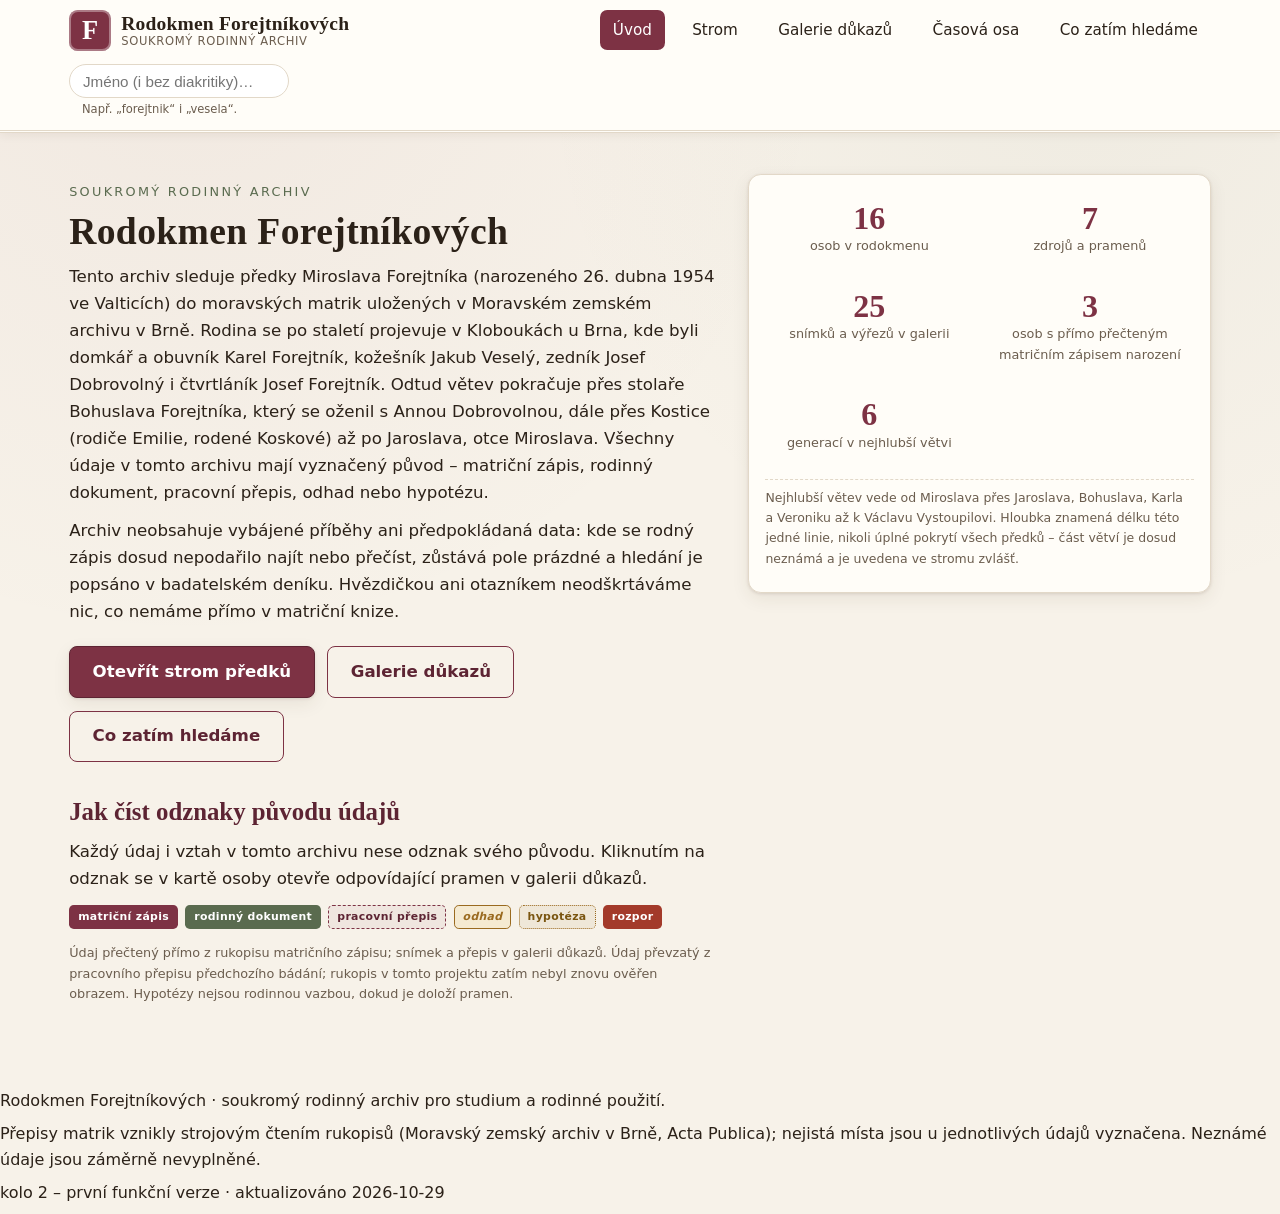
==== web/index.html @ 5c59d26e "Add private family archive and Synology website deployment" ====
<!DOCTYPE html>
<html lang="cs">
<head>
<meta charset="utf-8">
<meta name="viewport" content="width=device-width, initial-scale=1">
<title>Rodokmen Forejtníkových – soukromý rodinný archiv</title>
<meta name="description" content="Rodokmen Forejtníkových z Klobouk u Brna – matriční záznamy, přepisy a důkazy z Moravského zemského archivu v Brně.">
<link rel="stylesheet" href="css/style.css">
</head>
<body>
<a class="skip" href="#obsah">Přeskočit na obsah</a>

<header class="hlavicka">
  <div class="hlavicka-vnitrek">
    <a class="logo" href="#/uvod">
      <span class="logo-znak" aria-hidden="true">F</span>
      <span class="logo-text">
        <span class="logo-nazev">Rodokmen Forejtníkových</span>
        <span class="logo-podtitul">soukromý rodinný archiv</span>
      </span>
    </a>
    <nav class="navigace" aria-label="Hlavní navigace">
      <a href="#/uvod" data-nav="uvod">Úvod</a>
      <a href="#/strom" data-nav="strom">Strom</a>
      <a href="#/galerie" data-nav="galerie">Galerie důkazů</a>
      <a href="#/osa" data-nav="osa">Časová osa</a>
      <a href="#/denik" data-nav="denik">Co zatím hledáme</a>
    </nav>
    <div class="hledani" role="search">
      <label class="hledani-label" for="hledani-input">Hledat osobu</label>
      <input id="hledani-input" type="search" placeholder="Jméno (i bez diakritiky)…"
             autocomplete="off" aria-describedby="hledani-napoveda">
      <span id="hledani-napoveda" class="hledani-napoveda">Např. „forejtnik“ i „vesela“.</span>
      <div id="hledani-vysledky" class="hledani-vysledky" hidden></div>
    </div>
  </div>
</header>

<main id="obsah" class="obsah" tabindex="-1">
  <!-- Obsah generuje app.js -->
</main>

<footer class="paticka">
  <div class="paticka-vnitrek">
    <p>Rodokmen Forejtníkových · soukromý rodinný archiv pro studium a rodinné použití.</p>
    <p>Přepisy matrik vznikly strojovým čtením rukopisů (Moravský zemský archiv v Brně, Acta Publica);
       nejistá místa jsou u jednotlivých údajů vyznačena. Neznámé údaje jsou záměrně nevyplněné.</p>
    <p class="paticka-verze" id="paticka-verze"></p>
  </div>
</footer>

<!-- Lightbox důkazu -->
<div id="lightbox" class="lightbox" hidden role="dialog" aria-modal="true" aria-labelledby="lightbox-titulek">
  <div class="lightbox-zaves">
    <div class="lightbox-lista">
      <h3 id="lightbox-titulek" class="lightbox-titulek"></h3>
      <button id="lightbox-zavrit" class="lightbox-zavrit" type="button" aria-label="Zavřít důkaz (Esc)">✕ Zavřít</button>
    </div>
    <div class="lightbox-telo">
      <div class="lightbox-obrazek">
        <img id="lightbox-img" src="" alt="">
      </div>
      <div class="lightbox-popis">
        <p id="lightbox-popis" class="lightbox-odstavec"></p>
        <div id="lightbox-prepis" class="lightbox-prepis" hidden>
          <h4>Přepis originálu</h4>
          <div id="lightbox-prepis-obsah" class="prepis-obsah"></div>
        </div>
        <div id="lightbox-nejistoty" class="lightbox-nejistoty" hidden>
          <h4>Nejistá místa</h4>
          <ul id="lightbox-nejistoty-seznam"></ul>
        </div>
        <a id="lightbox-odkaz" class="lightbox-odkaz" href="#" target="_blank" rel="noopener">Otevřít v archivu MZA (Acta Publica) ↗</a>
        <p id="lightbox-pozn" class="lightbox-pozn"></p>
      </div>
    </div>
  </div>
</div>

<script src="js/data.js"></script>
<script src="js/app.js"></script>
</body>
</html>
---- web/css/style.css ----
/* Rodokmen Forejtníkových – styly
   Teplo světlý podklad, tmavý text, uměřený vínový akcent. Bez externích závislostí. */

:root {
  --podklad: #f7f2e9;
  --podklad-karta: #fffdf8;
  --text: #2b2118;
  --text-slabsi: #6b5d4e;
  --vino: #7d3244;
  --vino-tmave: #5d2433;
  --vino-svetle: #f0e2e4;
  --oliva: #5a6b4f;
  --oliva-svetle: #e7ecdf;
  --oker: #9a6a1f;
  --oker-svetle: #f5ead1;
  --linka: #e2d8c8;
  --stin: 0 1px 3px rgba(70, 45, 25, .12), 0 6px 18px rgba(70, 45, 25, .08);
  --serif: "Palatino Linotype", Palatino, "Book Antiqua", Georgia, "Times New Roman", serif;
  --sans: "Segoe UI", system-ui, -apple-system, Roboto, "Helvetica Neue", Arial, sans-serif;
}

* { box-sizing: border-box; }
html { scroll-behavior: smooth; }
body {
  margin: 0;
  background: var(--podklad);
  background-image: radial-gradient(circle at 15% 0%, rgba(125,50,68,.05), transparent 40%),
                    radial-gradient(circle at 85% 5%, rgba(90,107,79,.05), transparent 35%);
  color: var(--text);
  font-family: var(--sans);
  font-size: 16px;
  line-height: 1.62;
}
main { display: block; }

.skip {
  position: absolute; left: -9999px; top: 0;
  background: var(--vino); color: #fff; padding: .5em 1em; z-index: 999;
}
.skip:focus { left: .5rem; top: .5rem; color: #fff; }

/* ---------- hlavička ---------- */
.hlavicka {
  background: var(--podklad-karta);
  border-bottom: 3px double var(--linka);
  position: sticky; top: 0; z-index: 50;
  box-shadow: 0 2px 10px rgba(70,45,25,.07);
}
.hlavicka-vnitrek {
  max-width: 1180px; margin: 0 auto; padding: .6rem 1.2rem;
  display: flex; flex-wrap: wrap; gap: .8rem 1.4rem; align-items: center;
}
.logo { display: flex; align-items: center; gap: .65rem; text-decoration: none; color: var(--text); }
.logo-znak {
  font-family: var(--serif); font-size: 1.65rem; font-weight: 700; color: #fff;
  background: var(--vino); width: 2.6rem; height: 2.6rem; border-radius: .55rem;
  display: flex; align-items: center; justify-content: center;
  box-shadow: inset 0 0 0 2px rgba(255,255,255,.35);
}
.logo-text { display: flex; flex-direction: column; line-height: 1.15; }
.logo-nazev { font-family: var(--serif); font-size: 1.22rem; font-weight: 700; letter-spacing: .01em; }
.logo-podtitul { font-size: .72rem; color: var(--text-slabsi); letter-spacing: .06em; text-transform: uppercase; }

.navigace { display: flex; flex-wrap: wrap; gap: .15rem .9rem; margin-left: auto; }
.navigace a {
  text-decoration: none; color: var(--text); font-size: .95rem;
  padding: .42rem .75rem; border-radius: .45rem; border: 1px solid transparent;
}
.navigace a:hover { background: var(--vino-svetle); color: var(--vino-tmave); }
.navigace a.aktivni { background: var(--vino); color: #fff; }

/* hledání */
.hledani { position: relative; flex-basis: 220px; min-width: 170px; }
.hledani-label { position: absolute; left: -9999px; }
#hledani-input {
  width: 100%; padding: .48rem .8rem; border-radius: 2.2rem;
  border: 1px solid var(--linka); background: #fff;
  font-size: .95rem; color: var(--text);
}
#hledani-input:focus { outline: 2px solid var(--vino); outline-offset: 1px; }
.hledani-napoveda { display: block; font-size: .72rem; color: var(--text-slabsi); padding: .1rem .8rem; }
.hledani-vysledky {
  position: absolute; top: calc(100% - 0.2rem); left: 0; right: 0; z-index: 60;
  background: var(--podklad-karta); border: 1px solid var(--linka); border-radius: .6rem;
  box-shadow: var(--stin); max-height: 330px; overflow-y: auto; padding: .3rem;
}
.hledani-vysledky a {
  display: block; padding: .5rem .7rem; border-radius: .4rem; text-decoration: none; color: var(--text);
}
.hledani-vysledky a:hover, .hledani-vysledky a.vybrano { background: var(--vino-svetle); }
.hledani-vysledky .vysledek-meta { font-size: .76rem; color: var(--text-slabsi); }

/* ---------- obsah ---------- */
.obsah { max-width: 1180px; margin: 0 auto; padding: 1.6rem 1.2rem 3.5rem; outline: none; }
.obsah:focus { outline: none; }

h1, h2, h3, h4 { font-family: var(--serif); line-height: 1.22; }
h1 { font-size: 2.35rem; margin: .4rem 0 .6rem; letter-spacing: .01em; }
h2 { font-size: 1.55rem; margin: 2.2rem 0 .7rem; color: var(--vino-tmave); }
h2:first-child { margin-top: 1rem; }
h3 { font-size: 1.18rem; margin: 1.3rem 0 .45rem; }
h4 { font-size: .98rem; margin: .8rem 0 .35rem; color: var(--text-slabsi); text-transform: uppercase; letter-spacing: .05em; }
p { margin: .45rem 0; }
a { color: var(--vino); }
a:hover { color: var(--vino-tmave); }

.uvod-heroin {
  display: grid; grid-template-columns: minmax(0, 7fr) minmax(0, 5fr); gap: 2rem; align-items: start;
  padding: 1rem 0 0;
}
.uvod-nadpis-ozdoba { font-size: .8rem; letter-spacing: .18em; text-transform: uppercase; color: var(--oliva); margin-bottom: .2rem; }
.uvod-text { font-size: 1.04rem; }
.uvod-text p + p { margin-top: .7rem; }

.cta-radek { display: flex; flex-wrap: wrap; gap: .8rem; margin: 1.3rem 0 .6rem; }
.cta {
  display: inline-block; text-decoration: none; font-weight: 600;
  background: var(--vino); color: #fff; padding: .7rem 1.4rem; border-radius: .5rem;
  box-shadow: var(--stin); border: 1px solid var(--vino-tmave);
}
.cta:hover { background: var(--vino-tmave); color: #fff; }
.cta.vedlejsi { background: transparent; color: var(--vino-tmave); border: 1px solid var(--vino); box-shadow: none; }
.cta.vedlejsi:hover { background: var(--vino-svetle); }

.statistiky {
  display: grid; grid-template-columns: repeat(2, 1fr); gap: .8rem;
  background: var(--podklad-karta); border: 1px solid var(--linka); border-radius: .8rem;
  padding: 1rem; box-shadow: var(--stin);
}
.statistika { text-align: center; padding: .6rem .4rem; }
.statistika-cislo { font-family: var(--serif); font-size: 2rem; font-weight: 700; color: var(--vino); line-height: 1.1; }
.statistika-popis { font-size: .8rem; color: var(--text-slabsi); }
.statistika-poznamka { grid-column: 1 / -1; font-size: .78rem; color: var(--text-slabsi); text-align: left; border-top: 1px dashed var(--linka); padding-top: .5rem; margin-top: .2rem; }

/* odznaky provenience */
.odznak {
  display: inline-block; font-size: .68rem; font-weight: 600; letter-spacing: .03em;
  padding: .12rem .5rem; border-radius: .3rem; vertical-align: .12em;
  border: 1px solid transparent; cursor: help; white-space: nowrap;
}
.prov-matrika { background: var(--vino); color: #fff; }
.prov-dokument { background: var(--oliva); color: #fff; }
.prov-prepis { border: 1.5px dashed var(--vino); color: var(--vino-tmave); background: rgba(125,50,68,.06); }
.prov-odhad { border: 1px solid var(--oker); color: var(--oker); background: var(--oker-svetle); font-style: italic; }
.prov-hypoteza { border: 1.5px dotted var(--oker); color: #7a5510; background: rgba(154,106,31,.08); }
.prov-rozpor { background: #a33a2a; color: #fff; }

.legenda { display: flex; flex-wrap: wrap; gap: .45rem; margin: .8rem 0; }
.legenda-popis { font-size: .8rem; color: var(--text-slabsi); width: 100%; }

/* ---------- strom ---------- */
.strom-ToolBar { display: flex; flex-wrap: wrap; gap: .8rem 1.2rem; align-items: center; margin: .8rem 0 1rem; }
.strom-nastroj label { font-size: .85rem; color: var(--text-slabsi); margin-right: .4rem; }
.strom-nastroj select {
  padding: .38rem .6rem; border-radius: .4rem; border: 1px solid var(--linka);
  background: #fff; font-size: .9rem; max-width: 340px;
}
.strom-prepinac { display: flex; border: 1px solid var(--vino); border-radius: .45rem; overflow: hidden; }
.strom-prepinac button {
  border: 0; background: #fff; color: var(--vino-tmave); padding: .42rem .9rem; cursor: pointer; font-size: .88rem;
}
.strom-prepinac button[aria-pressed="true"] { background: var(--vino); color: #fff; }

.strom-obal { overflow-x: auto; padding: 1rem .3rem 1.4rem; }
.strom { display: flex; justify-content: center; min-width: max-content; }

.uzel { display: flex; flex-direction: column; align-items: center; padding: 0 .28rem; position: relative; }
.uzel-karta {
  display: block; text-decoration: none; color: var(--text); text-align: center;
  background: var(--podklad-karta); border: 1.5px solid var(--linka); border-radius: .6rem;
  padding: .5rem .7rem; min-width: 165px; max-width: 210px; box-shadow: var(--stin);
  position: relative; transition: border-color .15s;
}
.uzel-karta:hover, .uzel-karta:focus-visible { border-color: var(--vino); outline: none; }
.uzel-karta .jmeno { font-family: var(--serif); font-weight: 700; font-size: .95rem; line-height: 1.25; }
.uzel-karta .roky { font-size: .78rem; color: var(--text-slabsi); }
.uzel-karta .povolani-male { font-size: .74rem; color: var(--oliva); }
.uzel-karta .koren-znacka {
  position: absolute; top: -0.6rem; left: 50%; transform: translateX(-50%);
  background: var(--oliva); color: #fff; font-size: .62rem; letter-spacing: .08em;
  padding: .1rem .55rem; border-radius: .3rem; text-transform: uppercase;
}
.uzel-karta[data-prov="matrika"] { border-color: rgba(125,50,68,.55); }
.uzel-karta[data-prov="dokument"] { border-color: rgba(90,107,79,.6); }
.uzel-karta[data-prov="prepis"] { border-style: dashed; }
.uzel-karta[data-prov="hypoteza"] { border-style: dotted; }

.neznama {
  background: repeating-linear-gradient(135deg, #efe8da, #efe8da 7px, #f7f2e9 7px, #f7f2e9 13px);
  border: 1.5px dashed #c9bda8; color: var(--text-slabsi); border-radius: .6rem;
  padding: .5rem .6rem; min-width: 128px; text-align: center; font-size: .78rem; font-style: italic;
}

.potomstvo { display: flex; margin-top: 1.5rem; position: relative; }
.potomstvo::before {
  content: ""; position: absolute; top: -1.5rem; left: 50%; width: 2px; height: 1.5rem;
  background: var(--linka);
}
.uzel:not(:only-child) .uzel-karta::after,
.uzel:not(:only-child) .neznama::after {
  content: ""; position: absolute; top: -1.5rem; left: 50%; width: 2px; height: 1.45rem;
  background: var(--linka);
}
.potomstvo .uzel:first-child { position: relative; }
.potomstvo .uzel:first-child::before {
  content: ""; position: absolute; top: -1.5rem; right: 50%; width: 50%; height: 2px; background: var(--linka);
}
.potomstvo .uzel:last-child::before {
  content: ""; position: absolute; top: -1.5rem; left: 50%; width: 50%; height: 2px; background: var(--linka);
}
.potomstvo .uzel:only-child::before { display: none; }

/* seznamová alternativa stromu */
.strom-seznam { list-style: none; padding-left: 0; margin: .6rem 0; }
.strom-seznam .uroven-otazka { border-left: 2px solid var(--linka); padding-left: 0; }
.strom-seznam li { margin: .25rem 0; }
.strom-seznam .radek-osoby { display: flex; flex-wrap: wrap; gap: .4rem .6rem; align-items: baseline; }
.strom-seznam a { font-weight: 600; }
.strom-seznam .role-rodice { font-size: .76rem; color: var(--text-slabsi); }

.strom-poznamka { font-size: .85rem; color: var(--text-slabsi); margin: .6rem 0 0; }

/* ---------- karta osoby ---------- */
.osoba-hlavicka { display: flex; flex-wrap: wrap; gap: 1rem; align-items: baseline; }
.osoba-hlavicka h1 { margin: 0; font-size: 2rem; }
.zpet-link { font-size: .9rem; }

.karta-osoby {
  display: grid; grid-template-columns: minmax(0, 3fr) minmax(0, 2fr);
  gap: 1.4rem; margin-top: 1rem; align-items: start;
}
.panel {
  background: var(--podklad-karta); border: 1px solid var(--linka); border-radius: .8rem;
  padding: 1.1rem 1.25rem; box-shadow: var(--stin);
}
.panel h3 { margin-top: .1rem; }
.panel + .panel { margin-top: 1rem; }
.fakto { display: flex; flex-wrap: wrap; gap: .4rem .8rem; align-items: baseline; margin: .35rem 0; }
.fakto-nazev { font-size: .8rem; text-transform: uppercase; letter-spacing: .05em; color: var(--text-slabsi); min-width: 120px; }
.fakto-hodnota { flex: 1; min-width: 180px; }

.seznam-odkazu { list-style: none; padding: 0; margin: 0; }
.seznam-odkazu li { padding: .3rem 0; border-bottom: 1px dashed var(--linka); }
.seznam-odkazu li:last-child { border-bottom: 0; }
.seznam-odkazu a { text-decoration: none; font-weight: 600; }
.seznam-odkazu a:hover { text-decoration: underline; }
.vztah-duvod { display: block; font-size: .78rem; color: var(--text-slabsi); }

.udalost-radek { padding: .45rem 0; border-bottom: 1px dashed var(--linka); }
.udalost-radek:last-child { border-bottom: 0; }
.udalost-datum { font-weight: 700; font-family: var(--serif); }
.udalost-datum.odhad { color: var(--oker); font-style: italic; }
.udalost-nazev { display: block; }
.udalost-popis { font-size: .88rem; color: var(--text-slabsi); display: block; }

.nejistoty { margin: .3rem 0 0; padding: .8rem 1rem; background: var(--oker-svetle); border-left: 3px solid var(--oker); border-radius: .3rem; font-size: .88rem; }
.nejistoty ul { margin: .3rem 0; padding-left: 1.2rem; }
.poznamka-blok { margin: .6rem 0 0; font-size: .88rem; color: var(--text-slabsi); }

/* ---------- galerie ---------- */
.galerie-skupina { margin: 1.6rem 0; }
.galerie-mrizka { display: grid; grid-template-columns: repeat(auto-fill, minmax(230px, 1fr)); gap: .9rem; }
.dukaz-karta {
  background: var(--podklad-karta); border: 1px solid var(--linka); border-radius: .6rem;
  overflow: hidden; cursor: pointer; padding: 0; text-align: left; font: inherit; color: var(--text);
  box-shadow: var(--stin); transition: border-color .15s; display: flex; flex-direction: column;
}
.dukaz-karta:hover, .dukaz-karta:focus-visible { border-color: var(--vino); }
.dukaz-karta img { width: 100%; height: 165px; object-fit: cover; object-position: top; display: block; background: #e8e0d0; }
.dukaz-telo { padding: .55rem .7rem .7rem; display: flex; flex-direction: column; gap: .2rem; }
.dukaz-titulek { font-weight: 600; font-size: .9rem; line-height: 1.3; }
.dukaz-skupina-razitko { font-size: .7rem; color: var(--text-slabsi); }
.dukaz-karta[data-typ="pracovni"] { border-style: dashed; }

/* lightbox */
.lightbox {
  position: fixed; inset: 0; z-index: 200; background: rgba(30, 20, 12, .82);
  display: flex; align-items: stretch; justify-content: center; padding: 0;
}
.lightbox[hidden] { display: none; }
.lightbox-zaves {
  background: var(--podklad); width: min(1280px, 100%); height: 100%;
  display: flex; flex-direction: column; position: relative;
}
.lightbox-lista {
  position: sticky; top: 0; z-index: 5; display: flex; align-items: center; gap: 1rem;
  background: var(--podklad-karta); border-bottom: 2px solid var(--linka); padding: .55rem 1rem;
  box-shadow: 0 2px 8px rgba(0,0,0,.15);
}
.lightbox-titulek { margin: 0; font-size: 1.05rem; flex: 1; min-width: 0; }
.lightbox-zavrit {
  flex-shrink: 0; border: 0; background: var(--vino); color: #fff; font-weight: 700;
  padding: .5rem .95rem; border-radius: .45rem; cursor: pointer; font-size: .9rem;
  box-shadow: var(--stin);
}
.lightbox-zavrit:hover { background: var(--vino-tmave); }
.lightbox-telo {
  flex: 1; display: grid; grid-template-columns: minmax(0, 8fr) minmax(280px, 4fr);
  gap: 1.1rem; padding: 1.1rem; overflow: auto;
}
.lightbox-obrazek { display: flex; align-items: flex-start; justify-content: center; min-height: 0; }
.lightbox-obrazek img { max-width: 100%; max-height: none; object-fit: contain; border: 4px solid #fff; box-shadow: var(--stin); border-radius: .3rem; }
.lightbox-popis { background: var(--podklad-karta); border: 1px solid var(--linka); border-radius: .6rem; padding: .9rem 1rem; align-self: start; }
.lightbox-odstavec { font-size: .92rem; }
.lightbox-prepis { background: #fbf7ec; border: 1px dashed var(--linka); border-radius: .6rem; padding: .8rem 1rem; margin-top: .8rem; }
.lightbox-prepis h4 { margin-top: 0; }
.prepis-obsah { font-family: "Sarasa Mono SC", "Courier New", monospace; font-size: .82rem; white-space: pre-wrap; }
.lightbox-nejistoty { background: var(--oker-svetle); border-left: 3px solid var(--oker); border-radius: .3rem; padding: .7rem 1rem; margin-top: .8rem; font-size: .86rem; }
.lightbox-nejistoty ul { margin: .25rem 0; padding-left: 1.15rem; }
.lightbox-odkaz { display: inline-block; margin-top: .85rem; font-weight: 600; }
.lightbox-pozn { font-size: .8rem; color: var(--text-slabsi); margin-top: .5rem; }

/* ---------- časová osa ---------- */
.osa { position: relative; margin: 1.4rem 0; padding-left: 1.6rem; }
.osa::before { content: ""; position: absolute; left: .45rem; top: .4rem; bottom: .4rem; width: 2px; background: var(--linka); }
.osa-udalost { position: relative; padding: .55rem 0 1.1rem; }
.osa-udalost::before {
  content: ""; position: absolute; left: -1.36rem; top: 1.05rem; width: 11px; height: 11px;
  border-radius: 50%; background: var(--vino); border: 2px solid var(--podklad);
}
.osa-udalost.odhad::before { background: var(--oker); border-style: double; border-width: 3px; }
.osa-datum { font-family: var(--serif); font-weight: 700; font-size: 1.06rem; }
.osa-datum.odhad { color: var(--oker); font-style: italic; }
.osa-nazev { margin: .1rem 0 .15rem; }
.osa-popis { font-size: .9rem; color: var(--text-slabsi); }
.osa-osoby { font-size: .82rem; margin-top: .15rem; }
.osa-vysvetlivka { font-size: .82rem; color: var(--text-slabsi); margin-top: 1rem; }

/* ---------- deník / otázky ---------- */
.otazka {
  background: var(--podklad-karta); border: 1px solid var(--linka); border-left: 4px solid var(--vino);
  border-radius: .5rem; padding: .85rem 1.05rem; margin: .8rem 0; box-shadow: var(--stin);
}
.otazka[data-stav~="hypoteza"] { border-left-color: var(--oker); }
.otazka[data-stav~="rozpor"] { border-left-color: #a33a2a; }
.otazka h3 { margin: 0 0 .25rem; font-size: 1.05rem; }
.otazka-stav { font-size: .72rem; text-transform: uppercase; letter-spacing: .07em; color: var(--text-slabsi); }
.otazka-detail { font-size: .92rem; margin-top: .3rem; }
.prirustky { margin-top: 1.6rem; }
.prirustky li { margin: .4rem 0; }
.poznamka-metodika {
  margin-top: 1.8rem; font-size: .88rem; color: var(--text-slabsi);
  border-top: 1px dashed var(--linka); padding-top: .9rem;
}

/* ---------- responsivita ---------- */
@media (max-width: 900px) {
  .uvod-heroin { grid-template-columns: 1fr; }
  .karta-osoby { grid-template-columns: 1fr; }
  .lightbox-telo { grid-template-columns: 1fr; }
  .lightbox-obrazek img { max-height: 72vh; }
}
@media (max-width: 640px) {
  .hlavicka-vnitrek { padding: .5rem .8rem; }
  .navigace { order: 3; flex-basis: 100%; justify-content: flex-start; margin-left: 0; }
  .navigace a { padding: .35rem .55rem; font-size: .88rem; }
  .hledani { flex-basis: 100%; order: 2; }
  h1 { font-size: 1.75rem; }
  .osoba-hlavicka h1 { font-size: 1.5rem; }
  .statistiky { grid-template-columns: repeat(2, 1fr); }
  .uzel-karta { min-width: 148px; }
  .statistika-cislo { font-size: 1.6rem; }
  .obsah { padding: 1.1rem .8rem 2.5rem; }
}
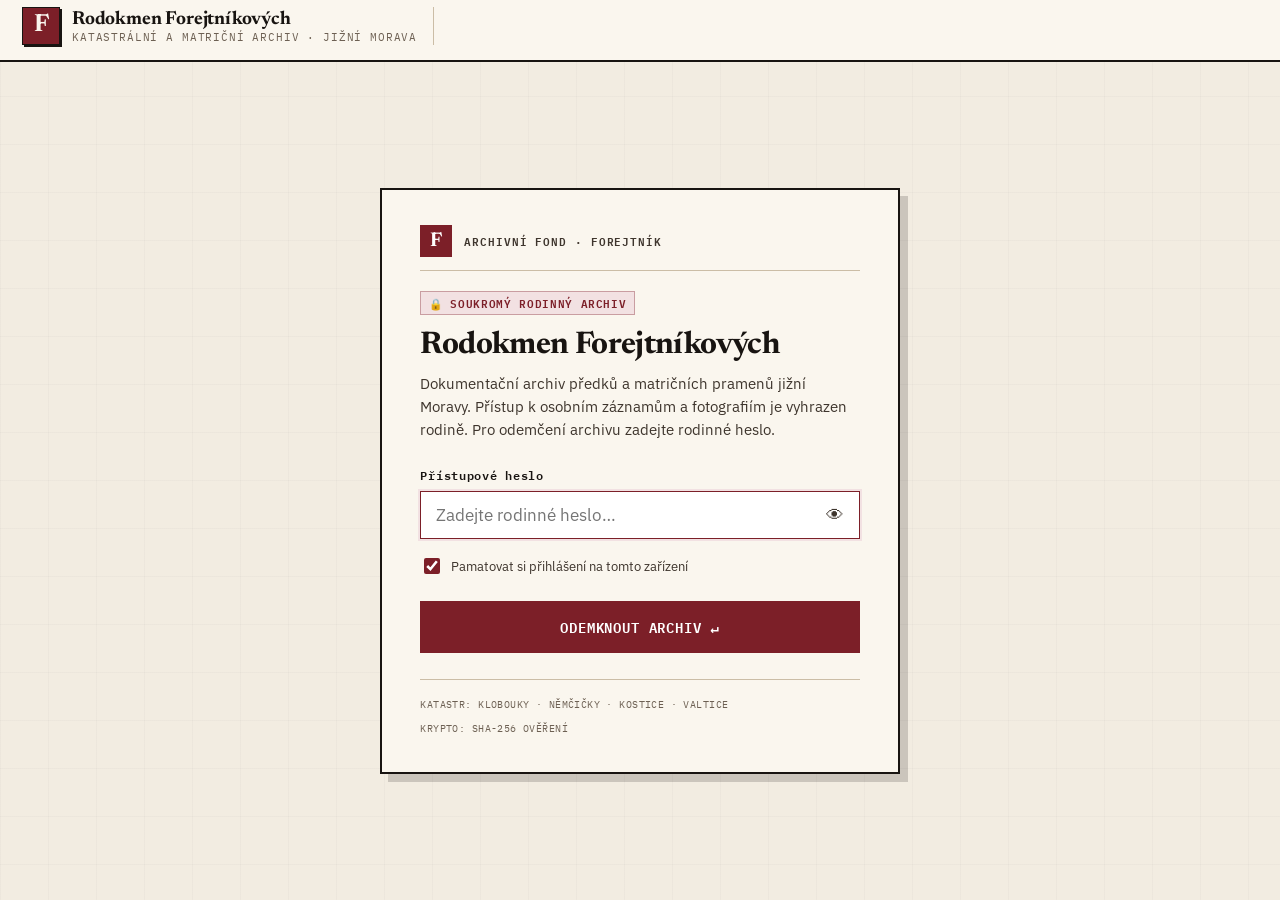
==== commit 1e0b8d62: "Rodokmen: redesign webu (OrgPad mapa, portréty, noví předkové Němčičky), GitHub Pages hosting a hesl" ====
--- a/web/index.html
+++ b/web/index.html
@@ -3,9 +3,12 @@
 <head>
 <meta charset="utf-8">
 <meta name="viewport" content="width=device-width, initial-scale=1">
-<title>Rodokmen Forejtníkových – soukromý rodinný archiv</title>
-<meta name="description" content="Rodokmen Forejtníkových z Klobouk u Brna – matriční záznamy, přepisy a důkazy z Moravského zemského archivu v Brně.">
-<link rel="stylesheet" href="css/style.css">
+<title>Rodokmen Forejtníkových · Moravský rodinný archiv</title>
+<meta name="description" content="Rodokmen rodin Forejtník, Cvan, Stávek, Kameník, Dobrovolný, Kosek, Trpělka, Veselý a Tihlařík – matriční prameny z Moravského zemského archivu v Brně.">
+<link rel="preconnect" href="https://fonts.googleapis.com">
+<link rel="preconnect" href="https://fonts.gstatic.com" crossorigin>
+<link href="https://fonts.googleapis.com/css2?family=IBM+Plex+Mono:ital,wght@0,400;0,500;0,600;1,400&family=IBM+Plex+Sans:ital,wght@0,400;0,500;0,600;1,400&family=Newsreader:ital,opsz,wght@0,6..72,400;0,6..72,600;0,6..72,700;1,6..72,400;1,6..72,600&display=swap" rel="stylesheet">
+<link rel="stylesheet" href="css/style.css?v=20261105-r2">
 </head>
 <body>
 <a class="skip" href="#obsah">Přeskočit na obsah</a>
@@ -16,68 +19,137 @@
       <span class="logo-znak" aria-hidden="true">F</span>
       <span class="logo-text">
         <span class="logo-nazev">Rodokmen Forejtníkových</span>
-        <span class="logo-podtitul">soukromý rodinný archiv</span>
+        <span class="logo-podtitul">katastrální a matriční archiv · jižní Morava</span>
       </span>
     </a>
+
     <nav class="navigace" aria-label="Hlavní navigace">
-      <a href="#/uvod" data-nav="uvod">Úvod</a>
-      <a href="#/strom" data-nav="strom">Strom</a>
-      <a href="#/galerie" data-nav="galerie">Galerie důkazů</a>
-      <a href="#/osa" data-nav="osa">Časová osa</a>
-      <a href="#/denik" data-nav="denik">Co zatím hledáme</a>
+      <a href="#/uvod" data-nav="uvod"><span class="nav-cislo">01</span>Úvod</a>
+      <a href="#/strom" data-nav="strom"><span class="nav-cislo">02</span>Mapa rodu</a>
+      <a href="#/rejstrik" data-nav="rejstrik"><span class="nav-cislo">03</span>Rejstřík osob</a>
+      <a href="#/galerie" data-nav="galerie"><span class="nav-cislo">04</span>Archivní důkazy</a>
+      <a href="#/osa" data-nav="osa"><span class="nav-cislo">05</span>Časová osa</a>
+      <a href="#/denik" data-nav="denik"><span class="nav-cislo">06</span>Badatelský deník</a>
+      <a href="#/nalezy" data-nav="nalezy"><span class="nav-cislo">07</span>Prameny</a>
     </nav>
+
     <div class="hledani" role="search">
       <label class="hledani-label" for="hledani-input">Hledat osobu</label>
-      <input id="hledani-input" type="search" placeholder="Jméno (i bez diakritiky)…"
-             autocomplete="off" aria-describedby="hledani-napoveda">
-      <span id="hledani-napoveda" class="hledani-napoveda">Např. „forejtnik“ i „vesela“.</span>
+      <div class="hledani-pole-obal">
+        <input id="hledani-input" type="search" placeholder="Hledat jméno, obec, řemeslo… [/]"
+               autocomplete="off" aria-describedby="hledani-napoveda">
+        <kbd class="hledani-klavesa" aria-hidden="true">/</kbd>
+      </div>
+      <span id="hledani-napoveda" class="hledani-napoveda">Např. „forejtnik“, „cvan“, „nemcicky“</span>
       <div id="hledani-vysledky" class="hledani-vysledky" hidden></div>
     </div>
+
+    <button type="button" class="tlacitko-zamek" id="btn-zamek" title="Zamknout archiv (odhlásit)" aria-label="Zamknout archiv">
+      <span aria-hidden="true">🔒</span><span class="tlacitko-zamek-text">Zamknout</span>
+    </button>
   </div>
 </header>
+
+<!-- Přístupová rodinná brána (ochrana heslem) -->
+<div id="zamek-brana" class="zamek-brana" hidden>
+  <div class="zamek-karta anim-sekce">
+    <div class="zamek-pecet">
+      <span class="zamek-znak">F</span>
+      <span class="zamek-kod">ARCHIVNÍ FOND · FOREJTNÍK</span>
+    </div>
+    <div class="zamek-nadpisy">
+      <div class="zamek-status"><span>🔒</span> SOUKROMÝ RODINNÝ ARCHIV</div>
+      <h1>Rodokmen Forejtníkových</h1>
+      <p class="zamek-perex">
+        Dokumentační archiv předků a matričních pramenů jižní Moravy. Přístup k osobním záznamům a fotografiím je vyhrazen rodině. Pro odemčení archivu zadejte rodinné heslo.
+      </p>
+    </div>
+
+    <form id="zamek-formular" class="zamek-formular" onsubmit="return false;">
+      <div class="zamek-vstup-skupina">
+        <label for="zamek-heslo" class="zamek-label">Přístupové heslo</label>
+        <div class="zamek-input-obal">
+          <input type="password" id="zamek-heslo" class="zamek-input" placeholder="Zadejte rodinné heslo…" autocomplete="current-password" required>
+          <button type="button" id="zamek-zobrazit-heslo" class="zamek-oko" title="Zobrazit / skrýt heslo" aria-label="Zobrazit heslo">👁</button>
+        </div>
+      </div>
+
+      <div class="zamek-volby">
+        <label class="zamek-checkbox-label">
+          <input type="checkbox" id="zamek-trvale" checked>
+          <span>Pamatovat si přihlášení na tomto zařízení</span>
+        </label>
+      </div>
+
+      <div id="zamek-chyba" class="zamek-chyba" hidden aria-live="polite">
+        Zadané heslo není správné. Zkontrolujte zadání nebo kontaktujte správce.
+      </div>
+
+      <button type="submit" id="zamek-odeslat" class="zamek-tlacitko">
+        Odemknout archiv ↵
+      </button>
+
+      <div class="zamek-napoveda">
+        <span>KATASTR: KLOBOUKY · NĚMČIČKY · KOSTICE · VALTICE</span>
+        <span>KRYPTO: SHA-256 OVĚŘENÍ</span>
+      </div>
+    </form>
+  </div>
+</div>
 
 <main id="obsah" class="obsah" tabindex="-1">
   <!-- Obsah generuje app.js -->
 </main>
 
-<footer class="paticka">
+<footer class="paticka" id="paticka">
   <div class="paticka-vnitrek">
-    <p>Rodokmen Forejtníkových · soukromý rodinný archiv pro studium a rodinné použití.</p>
-    <p>Přepisy matrik vznikly strojovým čtením rukopisů (Moravský zemský archiv v Brně, Acta Publica);
-       nejistá místa jsou u jednotlivých údajů vyznačena. Neznámé údaje jsou záměrně nevyplněné.</p>
-    <p class="paticka-verze" id="paticka-verze"></p>
+    <div class="paticka-sloupec">
+      <div class="paticka-titul">MORAVSKÝ RODINNÝ ARCHIV · FOND FOREJTNÍK &amp; SPŘÍZNĚNÉ RODY</div>
+      <p>Farnosti: Klobouky u Brna · Kostice · Tvrdonice · Němčičky · Valtice. Prameny uloženy v Moravském zemském archivu v Brně (Acta Publica) a v rodinném archivu.</p>
+    </div>
+    <div class="paticka-sloupec paticka-meta">
+      <p>Metodika: Přímá transkripce kurentu s vyznačenou proveniencí každého údaje. Neznámá data se neodhadují bez pramene.</p>
+      <p class="paticka-verze" id="paticka-verze"></p>
+    </div>
   </div>
 </footer>
+
+<!-- Skrytý input pro nahrání vlastního portrétu osoby -->
+<input type="file" id="portret-upload-input" accept="image/*" hidden>
 
 <!-- Lightbox důkazu -->
 <div id="lightbox" class="lightbox" hidden role="dialog" aria-modal="true" aria-labelledby="lightbox-titulek">
   <div class="lightbox-zaves">
     <div class="lightbox-lista">
-      <h3 id="lightbox-titulek" class="lightbox-titulek"></h3>
-      <button id="lightbox-zavrit" class="lightbox-zavrit" type="button" aria-label="Zavřít důkaz (Esc)">✕ Zavřít</button>
+      <div class="lightbox-lista-levo">
+        <span class="lightbox-signatura">ARCHIVNÍ SNÍMEK</span>
+        <h3 id="lightbox-titulek" class="lightbox-titulek"></h3>
+      </div>
+      <button id="lightbox-zavrit" class="lightbox-zavrit" type="button" aria-label="Zavřít důkaz (Esc)">✕ ZAVŘÍT [ESC]</button>
     </div>
     <div class="lightbox-telo">
       <div class="lightbox-obrazek">
         <img id="lightbox-img" src="" alt="">
       </div>
       <div class="lightbox-popis">
+        <div class="lightbox-sekce-nadpis">POPIS DOKUMENTU</div>
         <p id="lightbox-popis" class="lightbox-odstavec"></p>
         <div id="lightbox-prepis" class="lightbox-prepis" hidden>
-          <h4>Přepis originálu</h4>
+          <h4>DOSLOVNÝ PŘEPIS ORIGINÁLU</h4>
           <div id="lightbox-prepis-obsah" class="prepis-obsah"></div>
         </div>
         <div id="lightbox-nejistoty" class="lightbox-nejistoty" hidden>
-          <h4>Nejistá místa</h4>
+          <h4>PALEOGRAFICKÉ NEJISTOTY</h4>
           <ul id="lightbox-nejistoty-seznam"></ul>
         </div>
-        <a id="lightbox-odkaz" class="lightbox-odkaz" href="#" target="_blank" rel="noopener">Otevřít v archivu MZA (Acta Publica) ↗</a>
+        <a id="lightbox-odkaz" class="lightbox-odkaz" href="#" target="_blank" rel="noopener">Otevřít matriku v MZA Brno (Acta Publica) ↗</a>
         <p id="lightbox-pozn" class="lightbox-pozn"></p>
       </div>
     </div>
   </div>
 </div>
 
-<script src="js/data.js"></script>
-<script src="js/app.js"></script>
+<script src="js/data.js?v=20261105-r2"></script>
+<script src="js/app.js?v=20261105-r2"></script>
 </body>
 </html>
--- a/web/css/style.css
+++ b/web/css/style.css
@@ -1,364 +1,2071 @@
-/* Rodokmen Forejtníkových – styly
-   Teplo světlý podklad, tmavý text, uměřený vínový akcent. Bez externích závislostí. */
+/* ==========================================================================
+   RODOKMEN FOREJTNÍKOVÝCH · MORAVSKÝ RODINNÝ A MATRIČNÍ ARCHIV
+   Design systém: Redakční katastrální monografie & interaktivní plátno (OrgPad)
+   Přísný Anti-AI filtr: žádné neonové gradienty, žádné kulaté bílé bubliny,
+   asymetrická sazba, ostrá typografie (Newsreader + IBM Plex Sans/Mono).
+   ========================================================================== */
 
 :root {
-  --podklad: #f7f2e9;
-  --podklad-karta: #fffdf8;
-  --text: #2b2118;
-  --text-slabsi: #6b5d4e;
-  --vino: #7d3244;
-  --vino-tmave: #5d2433;
-  --vino-svetle: #f0e2e4;
-  --oliva: #5a6b4f;
-  --oliva-svetle: #e7ecdf;
-  --oker: #9a6a1f;
-  --oker-svetle: #f5ead1;
-  --linka: #e2d8c8;
-  --stin: 0 1px 3px rgba(70, 45, 25, .12), 0 6px 18px rgba(70, 45, 25, .08);
-  --serif: "Palatino Linotype", Palatino, "Book Antiqua", Georgia, "Times New Roman", serif;
-  --sans: "Segoe UI", system-ui, -apple-system, Roboto, "Helvetica Neue", Arial, sans-serif;
-}
-
-* { box-sizing: border-box; }
-html { scroll-behavior: smooth; }
+  --papir: #f2ece1;
+  --papir-svetly: #faf6ee;
+  --papir-tmavy: #e5dccb;
+  --papir-hluboky: #d8ccb6;
+
+  --inkoust: #181411;
+  --inkoust-stredni: #3e352d;
+  --inkoust-slaby: #6d6053;
+  --inkoust-jemny: #968878;
+
+  --pecet: #7c1f28;
+  --pecet-tmava: #521218;
+  --pecet-svetla: #f2e1e2;
+
+  --katastr: #2d4937;
+  --katastr-svetly: #dfe9e2;
+
+  --oker: #8c5a14;
+  --oker-svetly: #f4e8cf;
+
+  --rozpor: #9e2a1c;
+
+  --linka: #cbbda6;
+  --linka-jemna: #dfd5c3;
+  --linka-tmava: #181411;
+
+  --stin-tvrdy: 3px 3px 0px rgba(24, 20, 17, 0.14);
+  --stin-karty: 4px 4px 0px rgba(24, 20, 17, 0.18);
+  --stin-plovaci: 0 12px 32px rgba(24, 20, 17, 0.22), 4px 4px 0px rgba(24, 20, 17, 0.16);
+
+  --serif: "Newsreader", "Palatino Linotype", Palatino, "Book Antiqua", Georgia, serif;
+  --sans: "IBM Plex Sans", -apple-system, BlinkMacSystemFont, "Segoe UI", sans-serif;
+  --mono: "IBM Plex Mono", "JetBrains Mono", "Consolas", "Courier New", monospace;
+
+  --vyska-hlavicky: 62px;
+}
+
+*, *::before, *::after {
+  box-sizing: border-box;
+}
+
+html {
+  scroll-behavior: smooth;
+  background: var(--papir);
+  color: var(--inkoust);
+}
+
 body {
   margin: 0;
-  background: var(--podklad);
-  background-image: radial-gradient(circle at 15% 0%, rgba(125,50,68,.05), transparent 40%),
-                    radial-gradient(circle at 85% 5%, rgba(90,107,79,.05), transparent 35%);
-  color: var(--text);
+  background-color: var(--papir);
+  background-image:
+    linear-gradient(to right, rgba(24, 20, 17, 0.025) 1px, transparent 1px),
+    linear-gradient(to bottom, rgba(24, 20, 17, 0.025) 1px, transparent 1px);
+  background-size: 48px 48px;
+  color: var(--inkoust);
   font-family: var(--sans);
   font-size: 16px;
-  line-height: 1.62;
-}
-main { display: block; }
+  line-height: 1.6;
+  -webkit-font-smoothing: antialiased;
+  min-height: 100vh;
+  display: flex;
+  flex-direction: column;
+}
+
+/* Režim interaktivního plátna přes celou obrazovku */
+body.rezim-platno {
+  overflow: hidden;
+  height: 100vh;
+}
+body.rezim-platno .paticka {
+  display: none;
+}
+body.rezim-platno .obsah {
+  max-width: none;
+  width: 100vw;
+  height: calc(100vh - var(--vyska-hlavicky));
+  padding: 0;
+  margin: 0;
+  overflow: hidden;
+  position: relative;
+}
 
 .skip {
-  position: absolute; left: -9999px; top: 0;
-  background: var(--vino); color: #fff; padding: .5em 1em; z-index: 999;
-}
-.skip:focus { left: .5rem; top: .5rem; color: #fff; }
-
-/* ---------- hlavička ---------- */
+  position: absolute;
+  left: -9999px;
+  top: 0;
+  background: var(--pecet);
+  color: #fff;
+  font-family: var(--mono);
+  font-size: 0.82rem;
+  padding: 0.6em 1.2em;
+  z-index: 9999;
+}
+.skip:focus {
+  left: 0.5rem;
+  top: 0.5rem;
+  color: #fff;
+}
+
+/* ==========================================================================
+   HLAVIČKA (KATASTRÁLNÍ LIŠTA)
+   ========================================================================== */
 .hlavicka {
-  background: var(--podklad-karta);
-  border-bottom: 3px double var(--linka);
-  position: sticky; top: 0; z-index: 50;
-  box-shadow: 0 2px 10px rgba(70,45,25,.07);
-}
+  background: var(--papir-svetly);
+  border-bottom: 2px solid var(--linka-tmava);
+  position: sticky;
+  top: 0;
+  z-index: 100;
+  min-height: var(--vyska-hlavicky);
+}
+
 .hlavicka-vnitrek {
-  max-width: 1180px; margin: 0 auto; padding: .6rem 1.2rem;
-  display: flex; flex-wrap: wrap; gap: .8rem 1.4rem; align-items: center;
-}
-.logo { display: flex; align-items: center; gap: .65rem; text-decoration: none; color: var(--text); }
+  max-width: 1480px;
+  margin: 0 auto;
+  padding: 0.45rem 1.4rem;
+  display: flex;
+  flex-wrap: wrap;
+  gap: 0.75rem 1.4rem;
+  align-items: center;
+}
+
+.logo {
+  display: flex;
+  align-items: center;
+  gap: 0.75rem;
+  text-decoration: none;
+  color: var(--inkoust);
+  padding-right: 1rem;
+  border-right: 1px solid var(--linka);
+}
+
 .logo-znak {
-  font-family: var(--serif); font-size: 1.65rem; font-weight: 700; color: #fff;
-  background: var(--vino); width: 2.6rem; height: 2.6rem; border-radius: .55rem;
-  display: flex; align-items: center; justify-content: center;
-  box-shadow: inset 0 0 0 2px rgba(255,255,255,.35);
-}
-.logo-text { display: flex; flex-direction: column; line-height: 1.15; }
-.logo-nazev { font-family: var(--serif); font-size: 1.22rem; font-weight: 700; letter-spacing: .01em; }
-.logo-podtitul { font-size: .72rem; color: var(--text-slabsi); letter-spacing: .06em; text-transform: uppercase; }
-
-.navigace { display: flex; flex-wrap: wrap; gap: .15rem .9rem; margin-left: auto; }
+  font-family: var(--serif);
+  font-size: 1.55rem;
+  font-weight: 700;
+  color: var(--papir-svetly);
+  background: var(--pecet);
+  width: 2.35rem;
+  height: 2.35rem;
+  display: flex;
+  align-items: center;
+  justify-content: center;
+  border: 1.5px solid var(--linka-tmava);
+  box-shadow: 2px 2px 0px var(--inkoust);
+  flex-shrink: 0;
+}
+
+.logo-text {
+  display: flex;
+  flex-direction: column;
+  line-height: 1.12;
+}
+
+.logo-nazev {
+  font-family: var(--serif);
+  font-size: 1.18rem;
+  font-weight: 700;
+  letter-spacing: -0.01em;
+}
+
+.logo-podtitul {
+  font-family: var(--mono);
+  font-size: 0.66rem;
+  color: var(--inkoust-slaby);
+  letter-spacing: 0.08em;
+  text-transform: uppercase;
+  margin-top: 2px;
+}
+
+.navigace {
+  display: flex;
+  flex-wrap: wrap;
+  gap: 0.2rem;
+  align-items: center;
+}
+
 .navigace a {
-  text-decoration: none; color: var(--text); font-size: .95rem;
-  padding: .42rem .75rem; border-radius: .45rem; border: 1px solid transparent;
-}
-.navigace a:hover { background: var(--vino-svetle); color: var(--vino-tmave); }
-.navigace a.aktivni { background: var(--vino); color: #fff; }
-
-/* hledání */
-.hledani { position: relative; flex-basis: 220px; min-width: 170px; }
-.hledani-label { position: absolute; left: -9999px; }
+  text-decoration: none;
+  color: var(--inkoust-stredni);
+  font-size: 0.86rem;
+  font-weight: 500;
+  padding: 0.38rem 0.68rem;
+  border: 1px solid transparent;
+  transition: all 0.14s ease;
+  display: inline-flex;
+  align-items: baseline;
+  gap: 0.35rem;
+}
+
+.nav-cislo {
+  font-family: var(--mono);
+  font-size: 0.68rem;
+  color: var(--inkoust-jemny);
+  font-weight: 600;
+}
+
+.navigace a:hover {
+  color: var(--inkoust);
+  background: var(--papir-tmavy);
+  border-color: var(--linka);
+}
+
+.navigace a.aktivni {
+  background: var(--inkoust);
+  color: var(--papir-svetly);
+  border-color: var(--inkoust);
+  box-shadow: 2px 2px 0px var(--pecet);
+}
+.navigace a.aktivni .nav-cislo {
+  color: #e2b6bb;
+}
+
+/* Vyhledávání */
+.hledani {
+  position: relative;
+  margin-left: auto;
+  flex-basis: 260px;
+  min-width: 200px;
+}
+.hledani-label, .hledani-napoveda {
+  position: absolute;
+  left: -9999px;
+}
+.hledani-pole-obal {
+  position: relative;
+  display: flex;
+  align-items: center;
+}
 #hledani-input {
-  width: 100%; padding: .48rem .8rem; border-radius: 2.2rem;
-  border: 1px solid var(--linka); background: #fff;
-  font-size: .95rem; color: var(--text);
-}
-#hledani-input:focus { outline: 2px solid var(--vino); outline-offset: 1px; }
-.hledani-napoveda { display: block; font-size: .72rem; color: var(--text-slabsi); padding: .1rem .8rem; }
+  width: 100%;
+  padding: 0.42rem 2rem 0.42rem 0.75rem;
+  border: 1.5px solid var(--linka-tmava);
+  background: var(--papir);
+  font-family: var(--mono);
+  font-size: 0.78rem;
+  color: var(--inkoust);
+  border-radius: 0;
+  transition: background 0.15s, box-shadow 0.15s;
+}
+#hledani-input:focus {
+  outline: none;
+  background: #fff;
+  box-shadow: 3px 3px 0px var(--pecet);
+}
+.hledani-klavesa {
+  position: absolute;
+  right: 0.45rem;
+  font-family: var(--mono);
+  font-size: 0.68rem;
+  padding: 0.05rem 0.35rem;
+  border: 1px solid var(--linka);
+  background: var(--papir-svetly);
+  color: var(--inkoust-slaby);
+  pointer-events: none;
+}
 .hledani-vysledky {
-  position: absolute; top: calc(100% - 0.2rem); left: 0; right: 0; z-index: 60;
-  background: var(--podklad-karta); border: 1px solid var(--linka); border-radius: .6rem;
-  box-shadow: var(--stin); max-height: 330px; overflow-y: auto; padding: .3rem;
+  position: absolute;
+  top: calc(100% + 4px);
+  left: 0;
+  right: 0;
+  z-index: 200;
+  background: var(--papir-svetly);
+  border: 2px solid var(--inkoust);
+  box-shadow: var(--stin-plovaci);
+  max-height: 380px;
+  overflow-y: auto;
 }
 .hledani-vysledky a {
-  display: block; padding: .5rem .7rem; border-radius: .4rem; text-decoration: none; color: var(--text);
-}
-.hledani-vysledky a:hover, .hledani-vysledky a.vybrano { background: var(--vino-svetle); }
-.hledani-vysledky .vysledek-meta { font-size: .76rem; color: var(--text-slabsi); }
-
-/* ---------- obsah ---------- */
-.obsah { max-width: 1180px; margin: 0 auto; padding: 1.6rem 1.2rem 3.5rem; outline: none; }
-.obsah:focus { outline: none; }
-
-h1, h2, h3, h4 { font-family: var(--serif); line-height: 1.22; }
-h1 { font-size: 2.35rem; margin: .4rem 0 .6rem; letter-spacing: .01em; }
-h2 { font-size: 1.55rem; margin: 2.2rem 0 .7rem; color: var(--vino-tmave); }
-h2:first-child { margin-top: 1rem; }
-h3 { font-size: 1.18rem; margin: 1.3rem 0 .45rem; }
-h4 { font-size: .98rem; margin: .8rem 0 .35rem; color: var(--text-slabsi); text-transform: uppercase; letter-spacing: .05em; }
-p { margin: .45rem 0; }
-a { color: var(--vino); }
-a:hover { color: var(--vino-tmave); }
-
-.uvod-heroin {
-  display: grid; grid-template-columns: minmax(0, 7fr) minmax(0, 5fr); gap: 2rem; align-items: start;
-  padding: 1rem 0 0;
-}
-.uvod-nadpis-ozdoba { font-size: .8rem; letter-spacing: .18em; text-transform: uppercase; color: var(--oliva); margin-bottom: .2rem; }
-.uvod-text { font-size: 1.04rem; }
-.uvod-text p + p { margin-top: .7rem; }
-
-.cta-radek { display: flex; flex-wrap: wrap; gap: .8rem; margin: 1.3rem 0 .6rem; }
+  display: flex;
+  align-items: center;
+  gap: 0.65rem;
+  padding: 0.55rem 0.75rem;
+  text-decoration: none;
+  color: var(--inkoust);
+  border-bottom: 1px solid var(--linka-jemna);
+  font-size: 0.88rem;
+}
+.hledani-vysledky a:last-child {
+  border-bottom: 0;
+}
+.hledani-vysledky a:hover,
+.hledani-vysledky a.vybrano {
+  background: var(--pecet-svetla);
+}
+.hledani-vysledky .vysledek-id {
+  font-family: var(--mono);
+  font-size: 0.68rem;
+  color: var(--pecet);
+  border: 1px solid var(--pecet);
+  padding: 0.05rem 0.3rem;
+  flex-shrink: 0;
+}
+.hledani-vysledky .vysledek-info {
+  display: flex;
+  flex-direction: column;
+  min-width: 0;
+}
+.hledani-vysledky .vysledek-jmeno {
+  font-family: var(--serif);
+  font-weight: 700;
+  line-height: 1.2;
+}
+.hledani-vysledky .vysledek-meta {
+  font-family: var(--mono);
+  font-size: 0.7rem;
+  color: var(--inkoust-slaby);
+}
+
+/* ==========================================================================
+   HLAVNÍ OBSAH & ANIMACE OTEVŘENÍ
+   ========================================================================== */
+.obsah {
+  max-width: 1400px;
+  width: 100%;
+  margin: 0 auto;
+  padding: 2.2rem 1.6rem 4rem;
+  outline: none;
+  flex: 1;
+}
+
+@keyframes archFadeUp {
+  from {
+    opacity: 0;
+    transform: translateY(12px);
+  }
+  to {
+    opacity: 1;
+    transform: translateY(0);
+  }
+}
+
+.anim-sekce {
+  animation: archFadeUp 0.42s cubic-bezier(0.22, 1, 0.36, 1) both;
+}
+.anim-sekce-2 {
+  animation: archFadeUp 0.48s cubic-bezier(0.22, 1, 0.36, 1) 0.07s both;
+}
+.anim-sekce-3 {
+  animation: archFadeUp 0.52s cubic-bezier(0.22, 1, 0.36, 1) 0.14s both;
+}
+
+h1, h2, h3, h4 {
+  font-family: var(--serif);
+  line-height: 1.15;
+  color: var(--inkoust);
+  font-weight: 700;
+}
+h1 {
+  font-size: clamp(2.1rem, 3.6vw, 3.25rem);
+  margin: 0.2rem 0 0.8rem;
+  letter-spacing: -0.02em;
+}
+h2 {
+  font-size: 1.55rem;
+  margin: 2.2rem 0 0.8rem;
+  padding-bottom: 0.35rem;
+  border-bottom: 1.5px solid var(--inkoust);
+  display: flex;
+  align-items: baseline;
+  justify-content: space-between;
+  gap: 1rem;
+}
+h2 .sekce-kod {
+  font-family: var(--mono);
+  font-size: 0.72rem;
+  font-weight: 500;
+  color: var(--inkoust-slaby);
+  letter-spacing: 0.08em;
+  text-transform: uppercase;
+}
+h3 {
+  font-size: 1.2rem;
+  margin: 1.1rem 0 0.4rem;
+}
+h4 {
+  font-family: var(--mono);
+  font-size: 0.75rem;
+  margin: 0.9rem 0 0.35rem;
+  color: var(--inkoust-slaby);
+  text-transform: uppercase;
+  letter-spacing: 0.08em;
+}
+p {
+  margin: 0.55rem 0;
+}
+a {
+  color: var(--pecet);
+  text-decoration-thickness: 1px;
+  text-underline-offset: 3px;
+}
+a:hover {
+  color: var(--inkoust);
+}
+
+/* ==========================================================================
+   ODZNAKY PROVENIENCE (TECHNICKÉ ŠTÍTKY)
+   ========================================================================== */
+.odznak {
+  display: inline-flex;
+  align-items: center;
+  gap: 0.25rem;
+  font-family: var(--mono);
+  font-size: 0.66rem;
+  font-weight: 600;
+  letter-spacing: 0.04em;
+  text-transform: uppercase;
+  padding: 0.1rem 0.45rem;
+  border: 1px solid var(--inkoust);
+  vertical-align: middle;
+  cursor: help;
+  white-space: nowrap;
+}
+.prov-matrika {
+  background: var(--pecet);
+  color: var(--papir-svetly);
+  border-color: var(--pecet-tmava);
+}
+.prov-dokument {
+  background: var(--katastr);
+  color: var(--papir-svetly);
+  border-color: #1d3325;
+}
+.prov-prepis {
+  border: 1px dashed var(--pecet);
+  color: var(--pecet-tmava);
+  background: var(--pecet-svetla);
+}
+.prov-odhad {
+  border: 1px solid var(--oker);
+  color: var(--oker);
+  background: var(--oker-svetly);
+}
+.prov-hypoteza {
+  border: 1px dotted var(--oker);
+  color: #6b440b;
+  background: rgba(140, 90, 20, 0.1);
+}
+.prov-rozpor {
+  background: var(--rozpor);
+  color: #fff;
+  border-color: #63180f;
+}
+
+/* ==========================================================================
+   01 ÚVOD — ASYMETRICKÁ REDAKČNÍ DVOJSTRANA
+   ========================================================================== */
+.arch-zahlavi {
+  display: flex;
+  flex-wrap: wrap;
+  justify-content: space-between;
+  align-items: center;
+  border-top: 2px solid var(--inkoust);
+  border-bottom: 1px solid var(--linka);
+  padding: 0.45rem 0;
+  margin-bottom: 1.8rem;
+  font-family: var(--mono);
+  font-size: 0.74rem;
+  color: var(--inkoust-slaby);
+  letter-spacing: 0.06em;
+  text-transform: uppercase;
+}
+
+.uvod-grid {
+  display: grid;
+  grid-template-columns: minmax(0, 7.5fr) minmax(0, 4.5fr);
+  gap: 2.8rem;
+  align-items: start;
+}
+
+.uvod-nadpis-ozdoba {
+  font-family: var(--mono);
+  font-size: 0.75rem;
+  letter-spacing: 0.14em;
+  text-transform: uppercase;
+  color: var(--pecet);
+  margin: 0 0 0.3rem;
+  font-weight: 600;
+}
+
+.uvod-perex {
+  font-family: var(--serif);
+  font-size: 1.28rem;
+  line-height: 1.5;
+  color: var(--inkoust);
+  border-left: 3px solid var(--pecet);
+  padding-left: 1.1rem;
+  margin: 1rem 0 1.4rem;
+}
+
+.uvod-text p {
+  font-size: 1.01rem;
+  color: var(--inkoust-stredni);
+}
+
+.cta-radek {
+  display: flex;
+  flex-wrap: wrap;
+  gap: 0.75rem;
+  margin: 1.6rem 0 2rem;
+}
+
 .cta {
-  display: inline-block; text-decoration: none; font-weight: 600;
-  background: var(--vino); color: #fff; padding: .7rem 1.4rem; border-radius: .5rem;
-  box-shadow: var(--stin); border: 1px solid var(--vino-tmave);
-}
-.cta:hover { background: var(--vino-tmave); color: #fff; }
-.cta.vedlejsi { background: transparent; color: var(--vino-tmave); border: 1px solid var(--vino); box-shadow: none; }
-.cta.vedlejsi:hover { background: var(--vino-svetle); }
-
-.statistiky {
-  display: grid; grid-template-columns: repeat(2, 1fr); gap: .8rem;
-  background: var(--podklad-karta); border: 1px solid var(--linka); border-radius: .8rem;
-  padding: 1rem; box-shadow: var(--stin);
-}
-.statistika { text-align: center; padding: .6rem .4rem; }
-.statistika-cislo { font-family: var(--serif); font-size: 2rem; font-weight: 700; color: var(--vino); line-height: 1.1; }
-.statistika-popis { font-size: .8rem; color: var(--text-slabsi); }
-.statistika-poznamka { grid-column: 1 / -1; font-size: .78rem; color: var(--text-slabsi); text-align: left; border-top: 1px dashed var(--linka); padding-top: .5rem; margin-top: .2rem; }
-
-/* odznaky provenience */
-.odznak {
-  display: inline-block; font-size: .68rem; font-weight: 600; letter-spacing: .03em;
-  padding: .12rem .5rem; border-radius: .3rem; vertical-align: .12em;
-  border: 1px solid transparent; cursor: help; white-space: nowrap;
-}
-.prov-matrika { background: var(--vino); color: #fff; }
-.prov-dokument { background: var(--oliva); color: #fff; }
-.prov-prepis { border: 1.5px dashed var(--vino); color: var(--vino-tmave); background: rgba(125,50,68,.06); }
-.prov-odhad { border: 1px solid var(--oker); color: var(--oker); background: var(--oker-svetle); font-style: italic; }
-.prov-hypoteza { border: 1.5px dotted var(--oker); color: #7a5510; background: rgba(154,106,31,.08); }
-.prov-rozpor { background: #a33a2a; color: #fff; }
-
-.legenda { display: flex; flex-wrap: wrap; gap: .45rem; margin: .8rem 0; }
-.legenda-popis { font-size: .8rem; color: var(--text-slabsi); width: 100%; }
-
-/* ---------- strom ---------- */
-.strom-ToolBar { display: flex; flex-wrap: wrap; gap: .8rem 1.2rem; align-items: center; margin: .8rem 0 1rem; }
-.strom-nastroj label { font-size: .85rem; color: var(--text-slabsi); margin-right: .4rem; }
-.strom-nastroj select {
-  padding: .38rem .6rem; border-radius: .4rem; border: 1px solid var(--linka);
-  background: #fff; font-size: .9rem; max-width: 340px;
-}
-.strom-prepinac { display: flex; border: 1px solid var(--vino); border-radius: .45rem; overflow: hidden; }
-.strom-prepinac button {
-  border: 0; background: #fff; color: var(--vino-tmave); padding: .42rem .9rem; cursor: pointer; font-size: .88rem;
-}
-.strom-prepinac button[aria-pressed="true"] { background: var(--vino); color: #fff; }
-
-.strom-obal { overflow-x: auto; padding: 1rem .3rem 1.4rem; }
-.strom { display: flex; justify-content: center; min-width: max-content; }
-
-.uzel { display: flex; flex-direction: column; align-items: center; padding: 0 .28rem; position: relative; }
-.uzel-karta {
-  display: block; text-decoration: none; color: var(--text); text-align: center;
-  background: var(--podklad-karta); border: 1.5px solid var(--linka); border-radius: .6rem;
-  padding: .5rem .7rem; min-width: 165px; max-width: 210px; box-shadow: var(--stin);
-  position: relative; transition: border-color .15s;
-}
-.uzel-karta:hover, .uzel-karta:focus-visible { border-color: var(--vino); outline: none; }
-.uzel-karta .jmeno { font-family: var(--serif); font-weight: 700; font-size: .95rem; line-height: 1.25; }
-.uzel-karta .roky { font-size: .78rem; color: var(--text-slabsi); }
-.uzel-karta .povolani-male { font-size: .74rem; color: var(--oliva); }
-.uzel-karta .koren-znacka {
-  position: absolute; top: -0.6rem; left: 50%; transform: translateX(-50%);
-  background: var(--oliva); color: #fff; font-size: .62rem; letter-spacing: .08em;
-  padding: .1rem .55rem; border-radius: .3rem; text-transform: uppercase;
-}
-.uzel-karta[data-prov="matrika"] { border-color: rgba(125,50,68,.55); }
-.uzel-karta[data-prov="dokument"] { border-color: rgba(90,107,79,.6); }
-.uzel-karta[data-prov="prepis"] { border-style: dashed; }
-.uzel-karta[data-prov="hypoteza"] { border-style: dotted; }
-
-.neznama {
-  background: repeating-linear-gradient(135deg, #efe8da, #efe8da 7px, #f7f2e9 7px, #f7f2e9 13px);
-  border: 1.5px dashed #c9bda8; color: var(--text-slabsi); border-radius: .6rem;
-  padding: .5rem .6rem; min-width: 128px; text-align: center; font-size: .78rem; font-style: italic;
-}
-
-.potomstvo { display: flex; margin-top: 1.5rem; position: relative; }
-.potomstvo::before {
-  content: ""; position: absolute; top: -1.5rem; left: 50%; width: 2px; height: 1.5rem;
-  background: var(--linka);
-}
-.uzel:not(:only-child) .uzel-karta::after,
-.uzel:not(:only-child) .neznama::after {
-  content: ""; position: absolute; top: -1.5rem; left: 50%; width: 2px; height: 1.45rem;
-  background: var(--linka);
-}
-.potomstvo .uzel:first-child { position: relative; }
-.potomstvo .uzel:first-child::before {
-  content: ""; position: absolute; top: -1.5rem; right: 50%; width: 50%; height: 2px; background: var(--linka);
-}
-.potomstvo .uzel:last-child::before {
-  content: ""; position: absolute; top: -1.5rem; left: 50%; width: 50%; height: 2px; background: var(--linka);
-}
-.potomstvo .uzel:only-child::before { display: none; }
-
-/* seznamová alternativa stromu */
-.strom-seznam { list-style: none; padding-left: 0; margin: .6rem 0; }
-.strom-seznam .uroven-otazka { border-left: 2px solid var(--linka); padding-left: 0; }
-.strom-seznam li { margin: .25rem 0; }
-.strom-seznam .radek-osoby { display: flex; flex-wrap: wrap; gap: .4rem .6rem; align-items: baseline; }
-.strom-seznam a { font-weight: 600; }
-.strom-seznam .role-rodice { font-size: .76rem; color: var(--text-slabsi); }
-
-.strom-poznamka { font-size: .85rem; color: var(--text-slabsi); margin: .6rem 0 0; }
-
-/* ---------- karta osoby ---------- */
-.osoba-hlavicka { display: flex; flex-wrap: wrap; gap: 1rem; align-items: baseline; }
-.osoba-hlavicka h1 { margin: 0; font-size: 2rem; }
-.zpet-link { font-size: .9rem; }
+  display: inline-flex;
+  align-items: center;
+  gap: 0.5rem;
+  text-decoration: none;
+  font-family: var(--mono);
+  font-size: 0.82rem;
+  font-weight: 600;
+  letter-spacing: 0.04em;
+  text-transform: uppercase;
+  background: var(--inkoust);
+  color: var(--papir-svetly);
+  padding: 0.75rem 1.3rem;
+  border: 1.5px solid var(--inkoust);
+  box-shadow: 3px 3px 0px var(--pecet);
+  transition: transform 0.12s ease, box-shadow 0.12s ease, background 0.12s ease;
+  cursor: pointer;
+}
+.cta:hover {
+  background: var(--pecet);
+  color: #fff;
+  transform: translate(-1px, -1px);
+  box-shadow: 4px 4px 0px var(--inkoust);
+}
+.cta.vedlejsi {
+  background: var(--papir-svetly);
+  color: var(--inkoust);
+  box-shadow: 3px 3px 0px rgba(24, 20, 17, 0.15);
+}
+.cta.vedlejsi:hover {
+  background: var(--papir-tmavy);
+  color: var(--inkoust);
+  box-shadow: 4px 4px 0px var(--inkoust);
+}
+
+/* Tabulka farností a větví na úvodu */
+.katastr-tabulka {
+  width: 100%;
+  border-collapse: collapse;
+  font-size: 0.88rem;
+  background: var(--papir-svetly);
+  border: 1.5px solid var(--inkoust);
+  box-shadow: var(--stin-tvrdy);
+  margin: 1rem 0 1.8rem;
+}
+.katastr-tabulka th {
+  font-family: var(--mono);
+  font-size: 0.7rem;
+  text-transform: uppercase;
+  letter-spacing: 0.07em;
+  text-align: left;
+  padding: 0.55rem 0.8rem;
+  background: var(--papir-tmavy);
+  border-bottom: 1.5px solid var(--inkoust);
+  color: var(--inkoust);
+}
+.katastr-tabulka td {
+  padding: 0.55rem 0.8rem;
+  border-bottom: 1px solid var(--linka);
+  vertical-align: top;
+}
+.katastr-tabulka tr:hover td {
+  background: rgba(124, 31, 40, 0.04);
+}
+.katastr-tabulka .mono-bunka {
+  font-family: var(--mono);
+  font-size: 0.78rem;
+  color: var(--inkoust-slaby);
+}
+
+/* Pravý sloupec úvodu – technická kartotéka */
+.arch-panel {
+  background: var(--papir-svetly);
+  border: 1.5px solid var(--inkoust);
+  box-shadow: var(--stin-karty);
+  padding: 1.25rem;
+  position: relative;
+}
+.arch-panel + .arch-panel {
+  margin-top: 1.5rem;
+}
+.arch-panel-stitek {
+  font-family: var(--mono);
+  font-size: 0.68rem;
+  font-weight: 600;
+  text-transform: uppercase;
+  letter-spacing: 0.1em;
+  color: var(--papir-svetly);
+  background: var(--inkoust);
+  display: inline-block;
+  padding: 0.18rem 0.55rem;
+  margin-bottom: 0.9rem;
+}
+
+.statistiky-mrizka {
+  display: grid;
+  grid-template-columns: repeat(2, 1fr);
+  border-top: 1px solid var(--inkoust);
+  border-left: 1px solid var(--inkoust);
+}
+.statistika-bunka {
+  padding: 0.85rem 0.8rem;
+  border-right: 1px solid var(--inkoust);
+  border-bottom: 1px solid var(--inkoust);
+  background: var(--papir-svetly);
+}
+.statistika-bunka.cela-sirka {
+  grid-column: 1 / -1;
+}
+.statistika-cislo {
+  font-family: var(--serif);
+  font-size: 2.3rem;
+  font-weight: 700;
+  color: var(--pecet);
+  line-height: 1;
+}
+.statistika-popis {
+  font-family: var(--mono);
+  font-size: 0.7rem;
+  color: var(--inkoust-slaby);
+  text-transform: uppercase;
+  letter-spacing: 0.04em;
+  margin-top: 0.3rem;
+}
+
+/* Generace pokrytí (bar chart) */
+.pokryti-radek {
+  margin: 0.55rem 0;
+}
+.pokryti-hlavicka {
+  display: flex;
+  justify-content: space-between;
+  font-family: var(--mono);
+  font-size: 0.73rem;
+  margin-bottom: 0.2rem;
+}
+.pokryti-lista {
+  height: 8px;
+  background: var(--papir-tmavy);
+  border: 1px solid var(--inkoust);
+  overflow: hidden;
+}
+.pokryti-vypln {
+  height: 100%;
+  background: var(--pecet);
+  transition: width 0.6s cubic-bezier(0.22, 1, 0.36, 1);
+}
+
+.legenda {
+  display: flex;
+  flex-wrap: wrap;
+  gap: 0.45rem;
+  margin: 0.8rem 0;
+}
+.legenda-popis {
+  font-size: 0.84rem;
+  color: var(--inkoust-slaby);
+  width: 100%;
+  margin-top: 0.35rem;
+}
+
+/* ==========================================================================
+   02 INTERAKTIVNÍ PLÁTNO RODU (ORGPAD STYL)
+   ========================================================================== */
+.platno-kontejner {
+  position: relative;
+  width: 100%;
+  height: 100%;
+  background-color: var(--papir);
+  background-image:
+    radial-gradient(circle, rgba(24, 20, 17, 0.22) 1px, transparent 1px),
+    linear-gradient(to right, rgba(24, 20, 17, 0.04) 1px, transparent 1px),
+    linear-gradient(to bottom, rgba(24, 20, 17, 0.04) 1px, transparent 1px);
+  background-size: 24px 24px, 120px 120px, 120px 120px;
+  overflow: hidden;
+  user-select: none;
+  cursor: grab;
+  touch-action: none;
+}
+.platno-kontejner.tazeni {
+  cursor: grabbing;
+}
+
+/* Horní plovoucí lišta nástrojů plátna */
+.platno-hud-nahore {
+  position: absolute;
+  top: 14px;
+  left: 16px;
+  right: 16px;
+  z-index: 30;
+  display: flex;
+  flex-wrap: wrap;
+  gap: 0.6rem;
+  align-items: center;
+  justify-content: space-between;
+  pointer-events: none;
+}
+
+.platno-hud-skupina {
+  display: flex;
+  flex-wrap: wrap;
+  align-items: center;
+  gap: 0.4rem;
+  background: rgba(250, 246, 238, 0.95);
+  border: 1.5px solid var(--inkoust);
+  box-shadow: var(--stin-karty);
+  padding: 0.35rem 0.55rem;
+  pointer-events: auto;
+  backdrop-filter: blur(4px);
+}
+
+.platno-hud-stitek {
+  font-family: var(--mono);
+  font-size: 0.68rem;
+  text-transform: uppercase;
+  letter-spacing: 0.07em;
+  color: var(--inkoust-slaby);
+  padding: 0 0.3rem;
+}
+
+.platno-tlacitko {
+  font-family: var(--mono);
+  font-size: 0.74rem;
+  font-weight: 600;
+  color: var(--inkoust);
+  background: var(--papir);
+  border: 1px solid var(--inkoust);
+  padding: 0.32rem 0.65rem;
+  cursor: pointer;
+  transition: all 0.12s ease;
+  display: inline-flex;
+  align-items: center;
+  gap: 0.3rem;
+}
+.platno-tlacitko:hover {
+  background: var(--papir-tmavy);
+}
+.platno-tlacitko.aktivni,
+.platno-tlacitko[aria-pressed="true"] {
+  background: var(--inkoust);
+  color: var(--papir-svetly);
+}
+
+.platno-select {
+  font-family: var(--mono);
+  font-size: 0.75rem;
+  color: var(--inkoust);
+  background: #fff;
+  border: 1px solid var(--inkoust);
+  padding: 0.28rem 0.5rem;
+  max-width: 260px;
+}
+
+/* Dolní plovoucí lišta (Zoom + Nápověda + Legenda) */
+.platno-hud-dole {
+  position: absolute;
+  bottom: 16px;
+  left: 16px;
+  right: 16px;
+  z-index: 30;
+  display: flex;
+  flex-wrap: wrap;
+  justify-content: space-between;
+  align-items: flex-end;
+  gap: 0.6rem;
+  pointer-events: none;
+}
+
+.platno-zoom-panel {
+  display: flex;
+  align-items: center;
+  gap: 0.25rem;
+  background: rgba(250, 246, 238, 0.96);
+  border: 1.5px solid var(--inkoust);
+  box-shadow: var(--stin-karty);
+  padding: 0.28rem;
+  pointer-events: auto;
+}
+.platno-zoom-hodnota {
+  font-family: var(--mono);
+  font-size: 0.74rem;
+  font-weight: 600;
+  min-width: 52px;
+  text-align: center;
+  color: var(--inkoust);
+}
+
+.platno-info-panel {
+  background: rgba(250, 246, 238, 0.95);
+  border: 1.5px solid var(--inkoust);
+  box-shadow: var(--stin-tvrdy);
+  padding: 0.35rem 0.75rem;
+  font-family: var(--mono);
+  font-size: 0.7rem;
+  color: var(--inkoust-stredni);
+  pointer-events: auto;
+  display: flex;
+  flex-wrap: wrap;
+  gap: 0.75rem;
+  align-items: center;
+}
+
+/* Transformovaná vrstva plátna */
+.platno-scena {
+  position: absolute;
+  left: 0;
+  top: 0;
+  transform-origin: 0 0;
+  will-change: transform;
+}
+
+/* Pásy generací na pozadí scény */
+.generace-pas {
+  position: absolute;
+  left: -600px;
+  right: -600px;
+  border-top: 1px dashed rgba(24, 20, 17, 0.16);
+  pointer-events: none;
+}
+.generace-popisek {
+  position: absolute;
+  left: 24px;
+  top: 8px;
+  font-family: var(--mono);
+  font-size: 0.68rem;
+  font-weight: 600;
+  letter-spacing: 0.1em;
+  text-transform: uppercase;
+  color: var(--inkoust-jemny);
+  background: rgba(242, 236, 225, 0.85);
+  padding: 0.1rem 0.45rem;
+  border: 1px solid var(--linka);
+}
+
+/* SVG vrstva spojnic */
+.platno-svg {
+  position: absolute;
+  left: 0;
+  top: 0;
+  overflow: visible;
+  pointer-events: none;
+  z-index: 1;
+}
+
+.spojnice-cesta {
+  fill: none;
+  stroke: #8f7e68;
+  stroke-width: 2px;
+  transition: stroke 0.2s ease, stroke-width 0.2s ease, opacity 0.2s ease;
+}
+.spojnice-cesta.otec {
+  stroke: #6e5d49;
+}
+.spojnice-cesta.matka {
+  stroke: #8c464c;
+}
+.spojnice-cesta.hypoteza {
+  stroke-dasharray: 6 4;
+  stroke: var(--oker);
+}
+.spojnice-cesta.zvyraznena {
+  stroke: var(--pecet);
+  stroke-width: 3.2px;
+  opacity: 1 !important;
+}
+.spojnice-cesta.utlumena {
+  opacity: 0.18;
+}
+
+.spojnice-partneri {
+  fill: none;
+  stroke: var(--pecet);
+  stroke-width: 2px;
+  stroke-dasharray: 3 3;
+}
+
+/* Manželský uzel (sňatková pečeť mezi partnery) */
+.snatek-uzel {
+  position: absolute;
+  transform: translate(-50%, -50%);
+  z-index: 3;
+  background: var(--papir-svetly);
+  border: 1.5px solid var(--pecet);
+  color: var(--pecet-tmava);
+  font-family: var(--mono);
+  font-size: 0.64rem;
+  font-weight: 600;
+  padding: 0.1rem 0.38rem;
+  white-space: nowrap;
+  box-shadow: 2px 2px 0px rgba(24, 20, 17, 0.12);
+  pointer-events: auto;
+  cursor: pointer;
+}
+.snatek-uzel:hover {
+  background: var(--pecet);
+  color: #fff;
+}
+
+/* Karta osoby na plátně (OrgPad uzel) */
+.mapa-uzel {
+  position: absolute;
+  width: 236px;
+  background: var(--papir-svetly);
+  border: 1.5px solid var(--inkoust);
+  box-shadow: var(--stin-karty);
+  padding: 0;
+  z-index: 2;
+  cursor: pointer;
+  transition: box-shadow 0.16s ease, border-color 0.16s ease, opacity 0.2s ease;
+  display: flex;
+  flex-direction: column;
+  text-align: left;
+  color: var(--inkoust);
+}
+.mapa-uzel:hover {
+  border-color: var(--pecet);
+  box-shadow: 6px 6px 0px var(--pecet);
+  z-index: 10;
+}
+.mapa-uzel.vybrany {
+  border: 2px solid var(--pecet);
+  box-shadow: 0 0 0 3px rgba(124, 31, 40, 0.22), 6px 6px 0px var(--inkoust);
+  z-index: 12;
+}
+.mapa-uzel.zvyrazneny {
+  border-color: var(--pecet);
+  box-shadow: 4px 4px 0px var(--pecet);
+}
+.mapa-uzel.utlumeny {
+  opacity: 0.28;
+  filter: grayscale(0.4);
+}
+.mapa-uzel[data-prov="prepis"] {
+  border-style: dashed;
+}
+.mapa-uzel[data-prov="hypoteza"] {
+  border-style: dotted;
+}
+
+/* Horní proužek karty (ID + obec + provenience) */
+.uzel- zahlavi, .uzel-horni-lista {
+  display: flex;
+  justify-content: space-between;
+  align-items: center;
+  padding: 0.22rem 0.55rem;
+  background: var(--papir-tmavy);
+  border-bottom: 1px solid var(--linka);
+  font-family: var(--mono);
+  font-size: 0.64rem;
+  color: var(--inkoust-slaby);
+}
+.mapa-uzel[data-prov="matrika"] .uzel-horni-lista {
+  background: var(--pecet);
+  color: var(--papir-svetly);
+  border-bottom-color: var(--inkoust);
+}
+.mapa-uzel[data-prov="dokument"] .uzel-horni-lista {
+  background: var(--katastr);
+  color: var(--papir-svetly);
+  border-bottom-color: var(--inkoust);
+}
+.uzel-id-kod {
+  font-weight: 600;
+  letter-spacing: 0.05em;
+}
+.uzel-obec-stitek {
+  text-transform: uppercase;
+  letter-spacing: 0.04em;
+  overflow: hidden;
+  text-overflow: ellipsis;
+  white-space: nowrap;
+  max-width: 145px;
+}
+
+/* Tělo uzlu s portrétem / pečetí a jménem */
+.uzel-obsah {
+  display: flex;
+  gap: 0.65rem;
+  padding: 0.6rem 0.65rem;
+  align-items: center;
+}
+
+.uzel-avatar {
+  width: 48px;
+  height: 54px;
+  flex-shrink: 0;
+  border: 1.5px solid var(--inkoust);
+  background: var(--papir-tmavy);
+  overflow: hidden;
+  position: relative;
+  display: flex;
+  align-items: center;
+  justify-content: center;
+  box-shadow: 2px 2px 0px rgba(24, 20, 17, 0.12);
+}
+.uzel-avatar img {
+  width: 100%;
+  height: 100%;
+  object-fit: cover;
+  display: block;
+}
+.uzel-avatar-inicaly {
+  font-family: var(--serif);
+  font-size: 1.15rem;
+  font-weight: 700;
+  color: var(--inkoust-stredni);
+  letter-spacing: -0.03em;
+}
+.uzel-avatar-indikator {
+  position: absolute;
+  bottom: 0;
+  right: 0;
+  background: var(--pecet);
+  color: #fff;
+  font-family: var(--mono);
+  font-size: 0.52rem;
+  padding: 0 3px;
+  line-height: 1.3;
+}
+
+.uzel-texty {
+  min-width: 0;
+  flex: 1;
+}
+.uzel-jmeno {
+  display: block;
+  font-family: var(--serif);
+  font-weight: 700;
+  font-size: 0.98rem;
+  line-height: 1.18;
+  color: var(--inkoust);
+  word-wrap: break-word;
+}
+.uzel-rodne {
+  display: block;
+  font-family: var(--serif);
+  font-style: italic;
+  font-weight: 400;
+  font-size: 0.82rem;
+  color: var(--pecet);
+  margin-top: 1px;
+}
+.uzel-roky {
+  display: block;
+  font-family: var(--mono);
+  font-size: 0.7rem;
+  color: var(--inkoust-slaby);
+  margin-top: 0.22rem;
+}
+.uzel-remeslo {
+  display: inline-block;
+  font-family: var(--mono);
+  font-size: 0.64rem;
+  color: var(--katastr);
+  background: var(--katastr-svetly);
+  padding: 0.05rem 0.35rem;
+  margin-top: 0.22rem;
+  border: 1px solid rgba(45, 73, 55, 0.3);
+}
+
+/* Proužek výřezu rukopisu ve spodní části karty */
+.uzel-rukopis-prouzek {
+  height: 22px;
+  border-top: 1px solid var(--linka);
+  background-size: cover;
+  background-position: center;
+  position: relative;
+  overflow: hidden;
+  filter: sepia(0.25) contrast(1.08);
+}
+.uzel-rukopis-prouzek::after {
+  content: "MATRIČNÍ RUKOPIS";
+  position: absolute;
+  right: 4px;
+  bottom: 2px;
+  font-family: var(--mono);
+  font-size: 0.52rem;
+  background: rgba(24, 20, 17, 0.78);
+  color: var(--papir-svetly);
+  padding: 0 4px;
+  letter-spacing: 0.06em;
+}
+
+/* Neznámý předek ve vývodu */
+.mapa-uzel-neznamy {
+  position: absolute;
+  width: 190px;
+  padding: 0.55rem 0.65rem;
+  background: repeating-linear-gradient(
+    -45deg,
+    var(--papir),
+    var(--papir) 6px,
+    var(--papir-tmavy) 6px,
+    var(--papir-tmavy) 12px
+  );
+  border: 1.5px dashed var(--inkoust-jemny);
+  color: var(--inkoust-slaby);
+  font-family: var(--mono);
+  font-size: 0.72rem;
+  text-align: center;
+  z-index: 2;
+}
+
+/* ==========================================================================
+   BOČNÍ INŠPEKTOR OSOBY NA PLÁTNĚ (KARTOTÉKOVÝ ARCH)
+   ========================================================================== */
+.inspektor-zasuvka {
+  position: absolute;
+  top: 0;
+  right: 0;
+  bottom: 0;
+  width: min(440px, 92vw);
+  background: var(--papir-svetly);
+  border-left: 2px solid var(--inkoust);
+  box-shadow: -10px 0 30px rgba(24, 20, 17, 0.22);
+  z-index: 50;
+  display: flex;
+  flex-direction: column;
+  transform: translateX(102%);
+  transition: transform 0.28s cubic-bezier(0.22, 1, 0.36, 1);
+}
+.inspektor-zasuvka.otevrena {
+  transform: translateX(0);
+}
+
+.inspektor-hlavicka {
+  display: flex;
+  justify-content: space-between;
+  align-items: center;
+  padding: 0.65rem 1rem;
+  background: var(--inkoust);
+  color: var(--papir-svetly);
+  font-family: var(--mono);
+  font-size: 0.74rem;
+}
+.inspektor-zavrit {
+  background: var(--pecet);
+  color: #fff;
+  border: 1px solid var(--papir-svetly);
+  font-family: var(--mono);
+  font-size: 0.72rem;
+  font-weight: 600;
+  padding: 0.25rem 0.6rem;
+  cursor: pointer;
+}
+.inspektor-zavrit:hover {
+  background: #9e2834;
+}
+
+.inspektor-telo {
+  flex: 1;
+  overflow-y: auto;
+  padding: 1.15rem;
+}
+
+.inspektor-portret-sekce {
+  display: flex;
+  gap: 1rem;
+  align-items: flex-start;
+  padding-bottom: 1rem;
+  border-bottom: 1.5px solid var(--inkoust);
+  margin-bottom: 1rem;
+}
+.inspektor-portret-ram {
+  width: 96px;
+  height: 112px;
+  border: 2px solid var(--inkoust);
+  background: var(--papir-tmavy);
+  box-shadow: 3px 3px 0px var(--pecet);
+  flex-shrink: 0;
+  overflow: hidden;
+  display: flex;
+  align-items: center;
+  justify-content: center;
+  position: relative;
+}
+.inspektor-portret-ram img {
+  width: 100%;
+  height: 100%;
+  object-fit: cover;
+}
+.inspektor-portret-inicaly {
+  font-family: var(--serif);
+  font-size: 2.2rem;
+  font-weight: 700;
+  color: var(--inkoust-slaby);
+}
+
+.inspektor-titul-blok {
+  flex: 1;
+  min-width: 0;
+}
+.inspektor-titul-blok h2 {
+  font-size: 1.4rem;
+  margin: 0 0 0.25rem;
+  border: 0;
+  padding: 0;
+}
+.inspektor-role {
+  font-family: var(--mono);
+  font-size: 0.72rem;
+  color: var(--inkoust-slaby);
+  display: block;
+  margin-bottom: 0.5rem;
+}
+.inspektor-foto-akce {
+  display: flex;
+  flex-wrap: wrap;
+  gap: 0.35rem;
+  margin-top: 0.45rem;
+}
+.btn-portret {
+  font-family: var(--mono);
+  font-size: 0.68rem;
+  padding: 0.22rem 0.5rem;
+  background: var(--papir);
+  border: 1px solid var(--inkoust);
+  color: var(--inkoust);
+  cursor: pointer;
+}
+.btn-portret:hover {
+  background: var(--papir-tmavy);
+}
+
+.inspektor-rukopis-karta {
+  margin: 0.85rem 0;
+  border: 1.5px solid var(--inkoust);
+  background: var(--papir);
+  overflow: hidden;
+  cursor: pointer;
+}
+.inspektor-rukopis-karta img {
+  width: 100%;
+  max-height: 110px;
+  object-fit: cover;
+  object-position: center;
+  display: block;
+  border-bottom: 1px solid var(--linka);
+}
+.inspektor-rukopis-popis {
+  padding: 0.35rem 0.6rem;
+  font-family: var(--mono);
+  font-size: 0.68rem;
+  display: flex;
+  justify-content: space-between;
+  color: var(--inkoust-stredni);
+}
+
+/* ==========================================================================
+   KLASICKÝ SEZNAM / REJSTŘÍK OSOB (03 REJSTŘÍK)
+   ========================================================================== */
+.rejstrik-filtry {
+  display: flex;
+  flex-wrap: wrap;
+  gap: 0.6rem;
+  margin: 1rem 0 1.4rem;
+  align-items: center;
+}
+
+.rejstrik-mrizka {
+  display: grid;
+  grid-template-columns: repeat(auto-fill, minmax(310px, 1fr));
+  gap: 1.1rem;
+}
+
+.rejstrik-karta {
+  background: var(--papir-svetly);
+  border: 1.5px solid var(--inkoust);
+  box-shadow: var(--stin-tvrdy);
+  padding: 0.9rem 1rem;
+  text-decoration: none;
+  color: var(--inkoust);
+  display: flex;
+  gap: 0.85rem;
+  align-items: flex-start;
+  transition: transform 0.14s ease, box-shadow 0.14s ease, border-color 0.14s ease;
+}
+.rejstrik-karta:hover {
+  transform: translate(-2px, -2px);
+  box-shadow: 5px 5px 0px var(--pecet);
+  border-color: var(--pecet);
+}
+
+/* ==========================================================================
+   KARTA OSOBY (PLNÝ OSOBNÍ SPIS #/osoba/P...)
+   ========================================================================== */
+.osoba-hlavicka-spis {
+  background: var(--papir-svetly);
+  border: 2px solid var(--inkoust);
+  box-shadow: var(--stin-karty);
+  padding: 1.4rem 1.6rem;
+  margin-top: 0.6rem;
+  display: grid;
+  grid-template-columns: auto minmax(0, 1fr) auto;
+  gap: 1.5rem;
+  align-items: center;
+}
+
+.osoba-velky-portret {
+  width: 120px;
+  height: 142px;
+  border: 2px solid var(--inkoust);
+  background: var(--papir-tmavy);
+  box-shadow: 4px 4px 0px var(--pecet);
+  overflow: hidden;
+  display: flex;
+  align-items: center;
+  justify-content: center;
+  flex-shrink: 0;
+}
+.osoba-velky-portret img {
+  width: 100%;
+  height: 100%;
+  object-fit: cover;
+}
 
 .karta-osoby {
-  display: grid; grid-template-columns: minmax(0, 3fr) minmax(0, 2fr);
-  gap: 1.4rem; margin-top: 1rem; align-items: start;
-}
+  display: grid;
+  grid-template-columns: minmax(0, 7fr) minmax(0, 5fr);
+  gap: 1.8rem;
+  margin-top: 1.6rem;
+  align-items: start;
+}
+
 .panel {
-  background: var(--podklad-karta); border: 1px solid var(--linka); border-radius: .8rem;
-  padding: 1.1rem 1.25rem; box-shadow: var(--stin);
-}
-.panel h3 { margin-top: .1rem; }
-.panel + .panel { margin-top: 1rem; }
-.fakto { display: flex; flex-wrap: wrap; gap: .4rem .8rem; align-items: baseline; margin: .35rem 0; }
-.fakto-nazev { font-size: .8rem; text-transform: uppercase; letter-spacing: .05em; color: var(--text-slabsi); min-width: 120px; }
-.fakto-hodnota { flex: 1; min-width: 180px; }
-
-.seznam-odkazu { list-style: none; padding: 0; margin: 0; }
-.seznam-odkazu li { padding: .3rem 0; border-bottom: 1px dashed var(--linka); }
-.seznam-odkazu li:last-child { border-bottom: 0; }
-.seznam-odkazu a { text-decoration: none; font-weight: 600; }
-.seznam-odkazu a:hover { text-decoration: underline; }
-.vztah-duvod { display: block; font-size: .78rem; color: var(--text-slabsi); }
-
-.udalost-radek { padding: .45rem 0; border-bottom: 1px dashed var(--linka); }
-.udalost-radek:last-child { border-bottom: 0; }
-.udalost-datum { font-weight: 700; font-family: var(--serif); }
-.udalost-datum.odhad { color: var(--oker); font-style: italic; }
-.udalost-nazev { display: block; }
-.udalost-popis { font-size: .88rem; color: var(--text-slabsi); display: block; }
-
-.nejistoty { margin: .3rem 0 0; padding: .8rem 1rem; background: var(--oker-svetle); border-left: 3px solid var(--oker); border-radius: .3rem; font-size: .88rem; }
-.nejistoty ul { margin: .3rem 0; padding-left: 1.2rem; }
-.poznamka-blok { margin: .6rem 0 0; font-size: .88rem; color: var(--text-slabsi); }
-
-/* ---------- galerie ---------- */
-.galerie-skupina { margin: 1.6rem 0; }
-.galerie-mrizka { display: grid; grid-template-columns: repeat(auto-fill, minmax(230px, 1fr)); gap: .9rem; }
+  background: var(--papir-svetly);
+  border: 1.5px solid var(--inkoust);
+  box-shadow: var(--stin-tvrdy);
+  padding: 1.2rem 1.4rem;
+}
+.panel h3 {
+  margin-top: 0;
+  padding-bottom: 0.35rem;
+  border-bottom: 1px solid var(--linka);
+  font-size: 1.15rem;
+}
+.panel + .panel {
+  margin-top: 1.2rem;
+}
+
+.fakto {
+  display: grid;
+  grid-template-columns: 130px minmax(0, 1fr);
+  gap: 0.6rem;
+  align-items: baseline;
+  padding: 0.42rem 0;
+  border-bottom: 1px dotted var(--linka);
+}
+.fakto:last-of-type {
+  border-bottom: 0;
+}
+.fakto-nazev {
+  font-family: var(--mono);
+  font-size: 0.72rem;
+  text-transform: uppercase;
+  letter-spacing: 0.06em;
+  color: var(--inkoust-slaby);
+}
+.fakto-hodnota {
+  font-size: 0.95rem;
+}
+
+.seznam-odkazu {
+  list-style: none;
+  padding: 0;
+  margin: 0;
+}
+.seznam-odkazu li {
+  padding: 0.45rem 0;
+  border-bottom: 1px dashed var(--linka);
+}
+.seznam-odkazu li:last-child {
+  border-bottom: 0;
+}
+.seznam-odkazu a {
+  text-decoration: none;
+  font-family: var(--serif);
+  font-weight: 700;
+  font-size: 1.02rem;
+}
+.seznam-odkazu a:hover {
+  text-decoration: underline;
+}
+.vztah-duvod {
+  display: block;
+  font-family: var(--mono);
+  font-size: 0.72rem;
+  color: var(--inkoust-slaby);
+  margin-top: 0.15rem;
+}
+.role-rodice {
+  font-family: var(--mono);
+  font-size: 0.75rem;
+  color: var(--inkoust-slaby);
+}
+
+.udalost-radek {
+  padding: 0.55rem 0;
+  border-bottom: 1px dashed var(--linka);
+}
+.udalost-radek:last-child {
+  border-bottom: 0;
+}
+.udalost-datum {
+  font-family: var(--mono);
+  font-weight: 600;
+  font-size: 0.84rem;
+}
+.udalost-datum.odhad {
+  color: var(--oker);
+  font-style: italic;
+}
+.udalost-nazev {
+  display: block;
+  font-family: var(--serif);
+  font-weight: 700;
+  font-size: 1.04rem;
+  margin-top: 0.1rem;
+}
+.udalost-popis {
+  font-size: 0.88rem;
+  color: var(--inkoust-stredni);
+  display: block;
+}
+
+.nejistoty {
+  margin: 0.8rem 0 0;
+  padding: 0.8rem 1rem;
+  background: var(--oker-svetly);
+  border: 1px solid var(--oker);
+  border-left: 4px solid var(--oker);
+  font-size: 0.88rem;
+}
+.nejistoty ul {
+  margin: 0.3rem 0 0;
+  padding-left: 1.2rem;
+}
+.poznamka-blok {
+  margin: 0.8rem 0 0;
+  font-size: 0.9rem;
+  color: var(--inkoust-stredni);
+  background: var(--papir);
+  padding: 0.65rem 0.85rem;
+  border-left: 3px solid var(--inkoust);
+}
+
+/* ==========================================================================
+   04 GALERIE DŮKAZŮ & LIGHTBOX
+   ========================================================================== */
+.galerie-skupina {
+  margin: 2rem 0;
+}
+.galerie-mrizka {
+  display: grid;
+  grid-template-columns: repeat(auto-fill, minmax(250px, 1fr));
+  gap: 1.1rem;
+}
 .dukaz-karta {
-  background: var(--podklad-karta); border: 1px solid var(--linka); border-radius: .6rem;
-  overflow: hidden; cursor: pointer; padding: 0; text-align: left; font: inherit; color: var(--text);
-  box-shadow: var(--stin); transition: border-color .15s; display: flex; flex-direction: column;
-}
-.dukaz-karta:hover, .dukaz-karta:focus-visible { border-color: var(--vino); }
-.dukaz-karta img { width: 100%; height: 165px; object-fit: cover; object-position: top; display: block; background: #e8e0d0; }
-.dukaz-telo { padding: .55rem .7rem .7rem; display: flex; flex-direction: column; gap: .2rem; }
-.dukaz-titulek { font-weight: 600; font-size: .9rem; line-height: 1.3; }
-.dukaz-skupina-razitko { font-size: .7rem; color: var(--text-slabsi); }
-.dukaz-karta[data-typ="pracovni"] { border-style: dashed; }
-
-/* lightbox */
+  background: var(--papir-svetly);
+  border: 1.5px solid var(--inkoust);
+  overflow: hidden;
+  cursor: pointer;
+  padding: 0;
+  text-align: left;
+  font: inherit;
+  color: var(--inkoust);
+  box-shadow: var(--stin-tvrdy);
+  transition: transform 0.14s ease, box-shadow 0.14s ease, border-color 0.14s ease;
+  display: flex;
+  flex-direction: column;
+}
+.dukaz-karta:hover,
+.dukaz-karta:focus-visible {
+  border-color: var(--pecet);
+  transform: translate(-2px, -2px);
+  box-shadow: 5px 5px 0px var(--pecet);
+  outline: none;
+}
+.dukaz-karta img {
+  width: 100%;
+  height: 175px;
+  object-fit: cover;
+  object-position: top;
+  display: block;
+  background: #dfd7c6;
+  border-bottom: 1px solid var(--inkoust);
+}
+.dukaz-telo {
+  padding: 0.65rem 0.8rem 0.8rem;
+  display: flex;
+  flex-direction: column;
+  gap: 0.25rem;
+}
+.dukaz-titulek {
+  font-family: var(--serif);
+  font-weight: 700;
+  font-size: 0.96rem;
+  line-height: 1.25;
+}
+.dukaz-skupina-razitko {
+  font-family: var(--mono);
+  font-size: 0.68rem;
+  color: var(--inkoust-slaby);
+}
+.dukaz-karta[data-typ="pracovni"] {
+  border-style: dashed;
+}
+
+/* Lightbox */
 .lightbox {
-  position: fixed; inset: 0; z-index: 200; background: rgba(30, 20, 12, .82);
-  display: flex; align-items: stretch; justify-content: center; padding: 0;
-}
-.lightbox[hidden] { display: none; }
+  position: fixed;
+  inset: 0;
+  z-index: 500;
+  background: rgba(18, 14, 11, 0.88);
+  display: flex;
+  align-items: stretch;
+  justify-content: center;
+}
+.lightbox[hidden] {
+  display: none;
+}
 .lightbox-zaves {
-  background: var(--podklad); width: min(1280px, 100%); height: 100%;
-  display: flex; flex-direction: column; position: relative;
+  background: var(--papir);
+  width: min(1440px, 100%);
+  height: 100%;
+  display: flex;
+  flex-direction: column;
+  border-left: 2px solid var(--inkoust);
+  border-right: 2px solid var(--inkoust);
 }
 .lightbox-lista {
-  position: sticky; top: 0; z-index: 5; display: flex; align-items: center; gap: 1rem;
-  background: var(--podklad-karta); border-bottom: 2px solid var(--linka); padding: .55rem 1rem;
-  box-shadow: 0 2px 8px rgba(0,0,0,.15);
-}
-.lightbox-titulek { margin: 0; font-size: 1.05rem; flex: 1; min-width: 0; }
+  display: flex;
+  align-items: center;
+  justify-content: space-between;
+  gap: 1rem;
+  background: var(--inkoust);
+  color: var(--papir-svetly);
+  padding: 0.65rem 1.2rem;
+}
+.lightbox-lista-levo {
+  display: flex;
+  align-items: center;
+  gap: 0.75rem;
+  min-width: 0;
+}
+.lightbox-signatura {
+  font-family: var(--mono);
+  font-size: 0.66rem;
+  background: var(--pecet);
+  color: #fff;
+  padding: 0.15rem 0.45rem;
+  letter-spacing: 0.08em;
+  flex-shrink: 0;
+}
+.lightbox-titulek {
+  margin: 0;
+  font-size: 1.08rem;
+  color: var(--papir-svetly);
+  white-space: nowrap;
+  overflow: hidden;
+  text-overflow: ellipsis;
+}
 .lightbox-zavrit {
-  flex-shrink: 0; border: 0; background: var(--vino); color: #fff; font-weight: 700;
-  padding: .5rem .95rem; border-radius: .45rem; cursor: pointer; font-size: .9rem;
-  box-shadow: var(--stin);
-}
-.lightbox-zavrit:hover { background: var(--vino-tmave); }
+  flex-shrink: 0;
+  border: 1px solid var(--papir-svetly);
+  background: var(--pecet);
+  color: #fff;
+  font-family: var(--mono);
+  font-weight: 600;
+  padding: 0.42rem 0.9rem;
+  cursor: pointer;
+  font-size: 0.78rem;
+}
+.lightbox-zavrit:hover {
+  background: #a12834;
+}
 .lightbox-telo {
-  flex: 1; display: grid; grid-template-columns: minmax(0, 8fr) minmax(280px, 4fr);
-  gap: 1.1rem; padding: 1.1rem; overflow: auto;
-}
-.lightbox-obrazek { display: flex; align-items: flex-start; justify-content: center; min-height: 0; }
-.lightbox-obrazek img { max-width: 100%; max-height: none; object-fit: contain; border: 4px solid #fff; box-shadow: var(--stin); border-radius: .3rem; }
-.lightbox-popis { background: var(--podklad-karta); border: 1px solid var(--linka); border-radius: .6rem; padding: .9rem 1rem; align-self: start; }
-.lightbox-odstavec { font-size: .92rem; }
-.lightbox-prepis { background: #fbf7ec; border: 1px dashed var(--linka); border-radius: .6rem; padding: .8rem 1rem; margin-top: .8rem; }
-.lightbox-prepis h4 { margin-top: 0; }
-.prepis-obsah { font-family: "Sarasa Mono SC", "Courier New", monospace; font-size: .82rem; white-space: pre-wrap; }
-.lightbox-nejistoty { background: var(--oker-svetle); border-left: 3px solid var(--oker); border-radius: .3rem; padding: .7rem 1rem; margin-top: .8rem; font-size: .86rem; }
-.lightbox-nejistoty ul { margin: .25rem 0; padding-left: 1.15rem; }
-.lightbox-odkaz { display: inline-block; margin-top: .85rem; font-weight: 600; }
-.lightbox-pozn { font-size: .8rem; color: var(--text-slabsi); margin-top: .5rem; }
-
-/* ---------- časová osa ---------- */
-.osa { position: relative; margin: 1.4rem 0; padding-left: 1.6rem; }
-.osa::before { content: ""; position: absolute; left: .45rem; top: .4rem; bottom: .4rem; width: 2px; background: var(--linka); }
-.osa-udalost { position: relative; padding: .55rem 0 1.1rem; }
+  flex: 1;
+  display: grid;
+  grid-template-columns: minmax(0, 8fr) minmax(320px, 4fr);
+  gap: 1.2rem;
+  padding: 1.2rem;
+  overflow: auto;
+}
+.lightbox-obrazek {
+  display: flex;
+  align-items: flex-start;
+  justify-content: center;
+  background: #1e1915;
+  border: 2px solid var(--inkoust);
+  padding: 0.8rem;
+  overflow: auto;
+}
+.lightbox-obrazek img {
+  max-width: 100%;
+  height: auto;
+  object-fit: contain;
+}
+.lightbox-popis {
+  background: var(--papir-svetly);
+  border: 1.5px solid var(--inkoust);
+  box-shadow: var(--stin-tvrdy);
+  padding: 1.1rem;
+  align-self: start;
+}
+.lightbox-sekce-nadpis {
+  font-family: var(--mono);
+  font-size: 0.68rem;
+  letter-spacing: 0.08em;
+  color: var(--inkoust-slaby);
+  border-bottom: 1px solid var(--linka);
+  padding-bottom: 0.25rem;
+  margin-bottom: 0.5rem;
+}
+.lightbox-prepis {
+  background: var(--papir);
+  border: 1px solid var(--inkoust);
+  padding: 0.8rem 1rem;
+  margin-top: 0.9rem;
+}
+.prepis-obsah {
+  font-family: var(--mono);
+  font-size: 0.78rem;
+  white-space: pre-wrap;
+  line-height: 1.5;
+}
+.lightbox-nejistoty {
+  background: var(--oker-svetly);
+  border-left: 3px solid var(--oker);
+  padding: 0.7rem 1rem;
+  margin-top: 0.9rem;
+  font-size: 0.86rem;
+}
+.lightbox-odkaz {
+  display: inline-block;
+  margin-top: 1rem;
+  font-family: var(--mono);
+  font-size: 0.78rem;
+  font-weight: 600;
+  background: var(--inkoust);
+  color: var(--papir-svetly);
+  padding: 0.5rem 0.85rem;
+  text-decoration: none;
+}
+.lightbox-odkaz:hover {
+  background: var(--pecet);
+  color: #fff;
+}
+
+/* ==========================================================================
+   05 ČASOVÁ OSA & 06 DENÍK
+   ========================================================================== */
+.osa {
+  position: relative;
+  margin: 1.8rem 0;
+  padding-left: 2rem;
+  border-left: 2px solid var(--inkoust);
+}
+.osa-udalost {
+  position: relative;
+  background: var(--papir-svetly);
+  border: 1.5px solid var(--inkoust);
+  box-shadow: var(--stin-tvrdy);
+  padding: 0.95rem 1.2rem;
+  margin-bottom: 1.2rem;
+}
 .osa-udalost::before {
-  content: ""; position: absolute; left: -1.36rem; top: 1.05rem; width: 11px; height: 11px;
-  border-radius: 50%; background: var(--vino); border: 2px solid var(--podklad);
-}
-.osa-udalost.odhad::before { background: var(--oker); border-style: double; border-width: 3px; }
-.osa-datum { font-family: var(--serif); font-weight: 700; font-size: 1.06rem; }
-.osa-datum.odhad { color: var(--oker); font-style: italic; }
-.osa-nazev { margin: .1rem 0 .15rem; }
-.osa-popis { font-size: .9rem; color: var(--text-slabsi); }
-.osa-osoby { font-size: .82rem; margin-top: .15rem; }
-.osa-vysvetlivka { font-size: .82rem; color: var(--text-slabsi); margin-top: 1rem; }
-
-/* ---------- deník / otázky ---------- */
+  content: "";
+  position: absolute;
+  left: -2.48rem;
+  top: 1.1rem;
+  width: 12px;
+  height: 12px;
+  background: var(--pecet);
+  border: 2px solid var(--inkoust);
+}
+.osa-udalost.odhad::before {
+  background: var(--oker-svetly);
+}
+.osa-datum {
+  font-family: var(--mono);
+  font-weight: 600;
+  font-size: 0.86rem;
+  color: var(--pecet);
+}
+.osa-nazev {
+  font-family: var(--serif);
+  font-weight: 700;
+  font-size: 1.18rem;
+  margin: 0.15rem 0 0.25rem;
+}
+.osa-popis {
+  font-size: 0.92rem;
+  color: var(--inkoust-stredni);
+}
+.osa-osoby {
+  font-family: var(--mono);
+  font-size: 0.76rem;
+  margin-top: 0.4rem;
+  padding-top: 0.35rem;
+  border-top: 1px dotted var(--linka);
+}
+
 .otazka {
-  background: var(--podklad-karta); border: 1px solid var(--linka); border-left: 4px solid var(--vino);
-  border-radius: .5rem; padding: .85rem 1.05rem; margin: .8rem 0; box-shadow: var(--stin);
-}
-.otazka[data-stav~="hypoteza"] { border-left-color: var(--oker); }
-.otazka[data-stav~="rozpor"] { border-left-color: #a33a2a; }
-.otazka h3 { margin: 0 0 .25rem; font-size: 1.05rem; }
-.otazka-stav { font-size: .72rem; text-transform: uppercase; letter-spacing: .07em; color: var(--text-slabsi); }
-.otazka-detail { font-size: .92rem; margin-top: .3rem; }
-.prirustky { margin-top: 1.6rem; }
-.prirustky li { margin: .4rem 0; }
-.poznamka-metodika {
-  margin-top: 1.8rem; font-size: .88rem; color: var(--text-slabsi);
-  border-top: 1px dashed var(--linka); padding-top: .9rem;
-}
-
-/* ---------- responsivita ---------- */
-@media (max-width: 900px) {
-  .uvod-heroin { grid-template-columns: 1fr; }
-  .karta-osoby { grid-template-columns: 1fr; }
-  .lightbox-telo { grid-template-columns: 1fr; }
-  .lightbox-obrazek img { max-height: 72vh; }
-}
-@media (max-width: 640px) {
-  .hlavicka-vnitrek { padding: .5rem .8rem; }
-  .navigace { order: 3; flex-basis: 100%; justify-content: flex-start; margin-left: 0; }
-  .navigace a { padding: .35rem .55rem; font-size: .88rem; }
-  .hledani { flex-basis: 100%; order: 2; }
-  h1 { font-size: 1.75rem; }
-  .osoba-hlavicka h1 { font-size: 1.5rem; }
-  .statistiky { grid-template-columns: repeat(2, 1fr); }
-  .uzel-karta { min-width: 148px; }
-  .statistika-cislo { font-size: 1.6rem; }
-  .obsah { padding: 1.1rem .8rem 2.5rem; }
-}
+  background: var(--papir-svetly);
+  border: 1.5px solid var(--inkoust);
+  border-left: 5px solid var(--pecet);
+  padding: 0.95rem 1.2rem;
+  margin: 0.9rem 0;
+  box-shadow: var(--stin-tvrdy);
+}
+.otazka[data-stav*="vyřešeno"],
+.otazka[data-stav*="nalezeno"] {
+  border-left-color: var(--katastr);
+}
+.otazka-stav {
+  font-family: var(--mono);
+  font-size: 0.68rem;
+  font-weight: 600;
+  text-transform: uppercase;
+  letter-spacing: 0.08em;
+  color: var(--inkoust-slaby);
+}
+
+/* Seznamový režim stromu */
+.strom-seznam {
+  list-style: none;
+  padding-left: 1.2rem;
+  border-left: 1.5px solid var(--linka-tmava);
+}
+.strom-seznam li {
+  margin: 0.4rem 0;
+}
+
+/* ==========================================================================
+   PATIČKA
+   ========================================================================== */
+.paticka {
+  background: var(--papir-tmavy);
+  border-top: 2px solid var(--inkoust);
+  margin-top: auto;
+  font-size: 0.82rem;
+  color: var(--inkoust-stredni);
+}
+.paticka-vnitrek {
+  max-width: 1400px;
+  margin: 0 auto;
+  padding: 1.4rem 1.6rem;
+  display: grid;
+  grid-template-columns: minmax(0, 7fr) minmax(0, 5fr);
+  gap: 2rem;
+}
+.paticka-titul {
+  font-family: var(--mono);
+  font-size: 0.72rem;
+  font-weight: 600;
+  letter-spacing: 0.08em;
+  color: var(--inkoust);
+  margin-bottom: 0.3rem;
+}
+.paticka-verze {
+  font-family: var(--mono);
+  font-size: 0.72rem;
+  color: var(--inkoust-slaby);
+}
+
+/* ==========================================================================
+   PŘÍSTUPOVÁ RODINNÁ BRÁNA (HESLO / AUTH ZÁMEK)
+   ========================================================================== */
+.tlacitko-zamek {
+  display: inline-flex;
+  align-items: center;
+  gap: 0.35rem;
+  background: transparent;
+  color: var(--pecet);
+  border: 1px solid var(--pecet);
+  border-radius: 0;
+  padding: 0.35rem 0.65rem;
+  font-family: var(--mono);
+  font-size: 0.72rem;
+  font-weight: 600;
+  cursor: pointer;
+  letter-spacing: 0.04em;
+  transition: all 0.15s ease;
+  white-space: nowrap;
+}
+.tlacitko-zamek:hover {
+  background: var(--pecet);
+  color: #fff;
+}
+
+body.odemceno .zamek-brana {
+  display: none !important;
+}
+
+body.zamceno .navigace,
+body.zamceno .hledani,
+body.zamceno .tlacitko-zamek,
+body.zamceno .obsah,
+body.zamceno .paticka {
+  display: none !important;
+}
+
+.zamek-brana {
+  min-height: calc(100vh - var(--vyska-hlavicky));
+  display: flex;
+  align-items: center;
+  justify-content: center;
+  padding: 2rem 1rem;
+  background:
+    radial-gradient(circle at 50% 30%, rgba(124, 31, 40, 0.04), transparent 60%),
+    repeating-linear-gradient(0deg, transparent, transparent 23px, rgba(24, 20, 17, 0.03) 23px, rgba(24, 20, 17, 0.03) 24px),
+    var(--papir-tmavsi);
+}
+
+.zamek-karta {
+  width: 100%;
+  max-width: 520px;
+  background: var(--papir-svetly);
+  border: 2px solid var(--inkoust);
+  box-shadow: 8px 8px 0 rgba(24, 20, 17, 0.18);
+  padding: 2.2rem 2.4rem;
+  position: relative;
+}
+
+.zamek-pecet {
+  display: flex;
+  align-items: center;
+  gap: 0.75rem;
+  margin-bottom: 1.2rem;
+  padding-bottom: 0.8rem;
+  border-bottom: 1px solid var(--linka);
+}
+
+.zamek-znak {
+  display: inline-flex;
+  align-items: center;
+  justify-content: center;
+  width: 32px;
+  height: 32px;
+  background: var(--pecet);
+  color: #fff;
+  font-family: var(--serif);
+  font-weight: 700;
+  font-size: 1.25rem;
+}
+
+.zamek-kod {
+  font-family: var(--mono);
+  font-size: 0.7rem;
+  font-weight: 600;
+  letter-spacing: 0.08em;
+  color: var(--inkoust-stredni);
+}
+
+.zamek-status {
+  display: inline-flex;
+  align-items: center;
+  gap: 0.4rem;
+  font-family: var(--mono);
+  font-size: 0.68rem;
+  font-weight: 600;
+  letter-spacing: 0.06em;
+  color: var(--pecet);
+  background: var(--pecet-svetla);
+  border: 1px solid rgba(124, 31, 40, 0.35);
+  padding: 0.15rem 0.5rem;
+  margin-bottom: 0.6rem;
+}
+
+.zamek-nadpisy h1 {
+  font-family: var(--serif);
+  font-size: 1.95rem;
+  margin: 0.2rem 0 0.5rem;
+  line-height: 1.15;
+  color: var(--inkoust);
+}
+
+.zamek-perex {
+  font-size: 0.95rem;
+  line-height: 1.5;
+  color: var(--inkoust-stredni);
+  margin-bottom: 1.6rem;
+}
+
+.zamek-vstup-skupina {
+  margin-bottom: 1rem;
+}
+
+.zamek-label {
+  display: block;
+  font-family: var(--mono);
+  font-size: 0.75rem;
+  font-weight: 600;
+  letter-spacing: 0.06em;
+  color: var(--inkoust);
+  margin-bottom: 0.35rem;
+}
+
+.zamek-input-obal {
+  position: relative;
+  display: flex;
+}
+
+.zamek-input {
+  width: 100%;
+  padding: 0.75rem 2.8rem 0.75rem 0.9rem;
+  font-family: var(--sans);
+  font-size: 1.05rem;
+  background: #fff;
+  color: var(--inkoust);
+  border: 1.5px solid var(--inkoust);
+  border-radius: 0;
+  outline: none;
+  transition: border-color 0.15s ease;
+}
+
+.zamek-input:focus {
+  border-color: var(--pecet);
+  box-shadow: 0 0 0 2px var(--pecet-svetla);
+}
+
+.zamek-oko {
+  position: absolute;
+  right: 0.5rem;
+  top: 50%;
+  transform: translateY(-50%);
+  background: transparent;
+  border: none;
+  font-size: 1.1rem;
+  cursor: pointer;
+  padding: 0.3rem 0.5rem;
+  color: var(--inkoust-stredni);
+}
+
+.zamek-volby {
+  margin-bottom: 1.2rem;
+}
+
+.zamek-checkbox-label {
+  display: inline-flex;
+  align-items: center;
+  gap: 0.5rem;
+  font-size: 0.82rem;
+  color: var(--inkoust-stredni);
+  cursor: pointer;
+  user-select: none;
+}
+
+.zamek-checkbox-label input {
+  accent-color: var(--pecet);
+  width: 16px;
+  height: 16px;
+}
+
+.zamek-chyba {
+  padding: 0.6rem 0.8rem;
+  background: var(--pecet-svetla);
+  border: 1.5px solid var(--pecet);
+  color: var(--pecet);
+  font-family: var(--sans);
+  font-size: 0.85rem;
+  font-weight: 500;
+  margin-bottom: 1.2rem;
+  line-height: 1.4;
+}
+
+.zamek-tlacitko {
+  display: block;
+  width: 100%;
+  padding: 0.85rem 1.4rem;
+  background: var(--pecet);
+  color: #fff;
+  border: 1.5px solid var(--pecet);
+  border-radius: 0;
+  font-family: var(--mono);
+  font-size: 0.88rem;
+  font-weight: 600;
+  letter-spacing: 0.06em;
+  text-transform: uppercase;
+  cursor: pointer;
+  transition: all 0.15s ease;
+}
+
+.zamek-tlacitko:hover {
+  background: var(--pecet-tmava);
+  border-color: var(--pecet-tmava);
+}
+
+.zamek-tlacitko:active {
+  transform: translateY(1px);
+}
+
+.zamek-napoveda {
+  margin-top: 1.6rem;
+  padding-top: 1rem;
+  border-top: 1px solid var(--linka);
+  display: flex;
+  justify-content: space-between;
+  gap: 0.5rem;
+  flex-wrap: wrap;
+  font-family: var(--mono);
+  font-size: 0.65rem;
+  color: var(--inkoust-slaby);
+  letter-spacing: 0.04em;
+}
+
+@media (max-width: 580px) {
+  .zamek-karta {
+    padding: 1.5rem 1.2rem;
+    box-shadow: 4px 4px 0 rgba(24, 20, 17, 0.18);
+  }
+  .zamek-nadpisy h1 {
+    font-size: 1.55rem;
+  }
+  .tlacitko-zamek-text {
+    display: none;
+  }
+}
+
+/* ==========================================================================
+   RESPONSIVITA
+   ========================================================================== */
+@media (max-width: 980px) {
+  .uvod-grid,
+  .karta-osoby,
+  .lightbox-telo,
+  .paticka-vnitrek {
+    grid-template-columns: 1fr;
+  }
+  .osoba-hlavicka-spis {
+    grid-template-columns: 1fr;
+  }
+}
+
+@media (max-width: 720px) {
+  :root {
+    --vyska-hlavicky: 108px;
+  }
+  .hlavicka-vnitrek {
+    padding: 0.4rem 0.8rem;
+    gap: 0.45rem;
+  }
+  .navigace {
+    order: 3;
+    width: 100%;
+    overflow-x: auto;
+    flex-wrap: nowrap;
+    padding-bottom: 2px;
+  }
+  .navigace a {
+    white-space: nowrap;
+    font-size: 0.78rem;
+    padding: 0.28rem 0.5rem;
+  }
+  .hledani {
+    flex-basis: 180px;
+  }
+  .platno-info-panel {
+    display: none;
+  }
+}
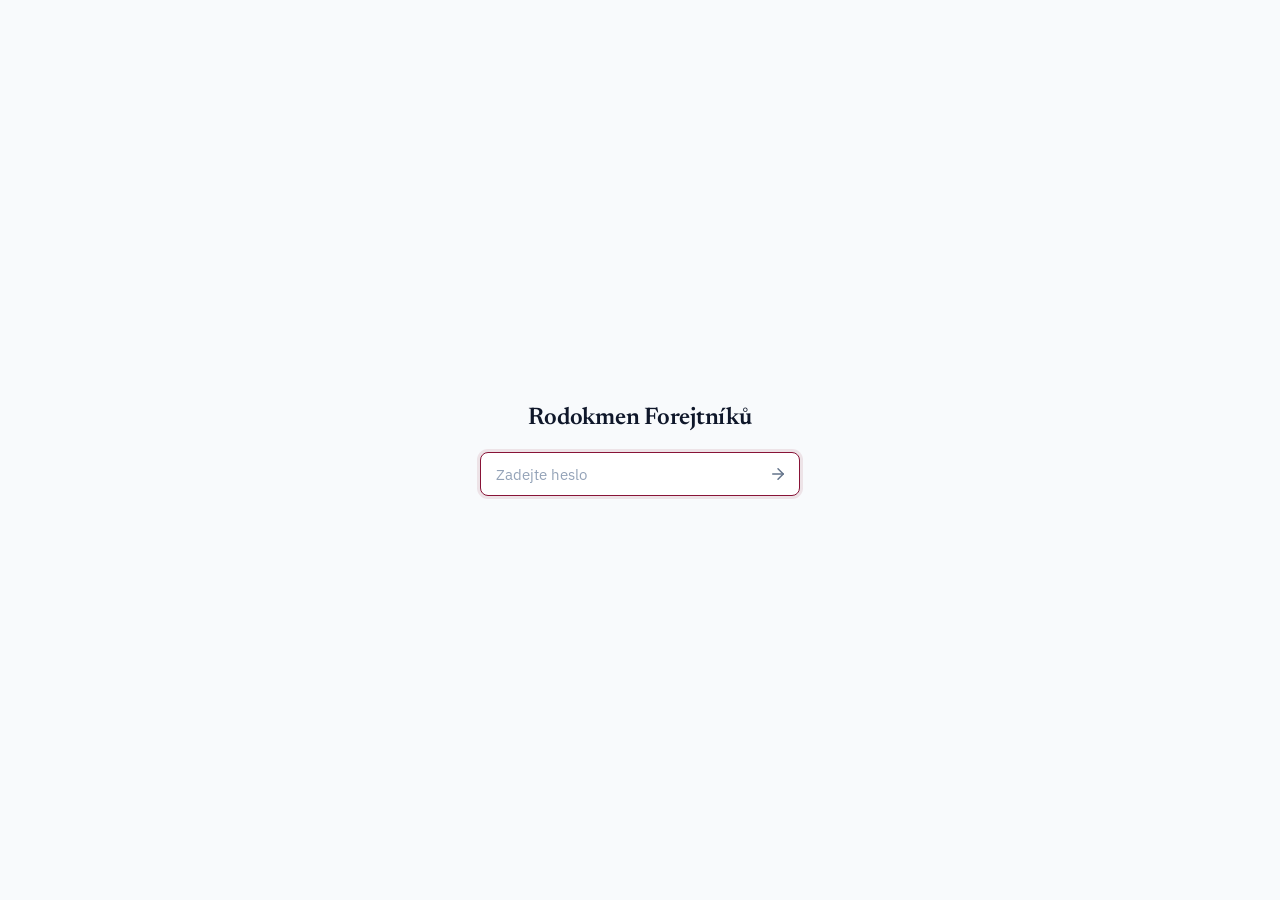
==== commit eb296cb1: "Kompletni refaktoring webu Rodokmen Forejtniku (minimalisticka brana, cisty moderni archiv, ortogona" ====
--- a/web/index.html
+++ b/web/index.html
@@ -3,99 +3,66 @@
 <head>
 <meta charset="utf-8">
 <meta name="viewport" content="width=device-width, initial-scale=1">
-<title>Rodokmen Forejtníkových · Moravský rodinný archiv</title>
-<meta name="description" content="Rodokmen rodin Forejtník, Cvan, Stávek, Kameník, Dobrovolný, Kosek, Trpělka, Veselý a Tihlařík – matriční prameny z Moravského zemského archivu v Brně.">
+<title>Rodokmen Forejtníků</title>
+<meta name="description" content="Rodokmen rodin Forejtník, Cvan, Stávek, Kameník, Dobrovolný, Kosek, Trpělka, Veselý a Tihlařík.">
 <link rel="preconnect" href="https://fonts.googleapis.com">
 <link rel="preconnect" href="https://fonts.gstatic.com" crossorigin>
 <link href="https://fonts.googleapis.com/css2?family=IBM+Plex+Mono:ital,wght@0,400;0,500;0,600;1,400&family=IBM+Plex+Sans:ital,wght@0,400;0,500;0,600;1,400&family=Newsreader:ital,opsz,wght@0,6..72,400;0,6..72,600;0,6..72,700;1,6..72,400;1,6..72,600&display=swap" rel="stylesheet">
-<link rel="stylesheet" href="css/style.css?v=20261105-r2">
+<link rel="stylesheet" href="css/style.css?v=20261106-r3">
 </head>
-<body>
+<body class="zamceno">
 <a class="skip" href="#obsah">Přeskočit na obsah</a>
+
+<!-- Ultra-minimalistická brána pro zadání hesla -->
+<div id="zamek-brana" class="zamek-brana">
+  <form id="zamek-formular" class="zamek-box" onsubmit="return false;" autocomplete="off">
+    <h1 class="zamek-titulek">Rodokmen Forejtníků</h1>
+    <div class="zamek-pole">
+      <input type="password" id="zamek-heslo" class="zamek-input" placeholder="Zadejte heslo" autocomplete="current-password" autofocus required aria-label="Heslo">
+      <button type="submit" id="zamek-odeslat" class="zamek-potvrdit" aria-label="Potvrdit heslo">
+        <svg width="18" height="18" viewBox="0 0 24 24" fill="none" stroke="currentColor" stroke-width="2" stroke-linecap="round" stroke-linejoin="round" aria-hidden="true">
+          <path d="M5 12h14"></path>
+          <path d="m12 5 7 7-7 7"></path>
+        </svg>
+      </button>
+    </div>
+    <div id="zamek-chyba" class="zamek-chyba" hidden aria-live="polite">Nesprávné heslo</div>
+  </form>
+</div>
 
 <header class="hlavicka">
   <div class="hlavicka-vnitrek">
     <a class="logo" href="#/uvod">
       <span class="logo-znak" aria-hidden="true">F</span>
-      <span class="logo-text">
-        <span class="logo-nazev">Rodokmen Forejtníkových</span>
-        <span class="logo-podtitul">katastrální a matriční archiv · jižní Morava</span>
-      </span>
+      <span class="logo-nazev">Rodokmen Forejtníků</span>
     </a>
 
     <nav class="navigace" aria-label="Hlavní navigace">
-      <a href="#/uvod" data-nav="uvod"><span class="nav-cislo">01</span>Úvod</a>
-      <a href="#/strom" data-nav="strom"><span class="nav-cislo">02</span>Mapa rodu</a>
-      <a href="#/rejstrik" data-nav="rejstrik"><span class="nav-cislo">03</span>Rejstřík osob</a>
-      <a href="#/galerie" data-nav="galerie"><span class="nav-cislo">04</span>Archivní důkazy</a>
-      <a href="#/osa" data-nav="osa"><span class="nav-cislo">05</span>Časová osa</a>
-      <a href="#/denik" data-nav="denik"><span class="nav-cislo">06</span>Badatelský deník</a>
-      <a href="#/nalezy" data-nav="nalezy"><span class="nav-cislo">07</span>Prameny</a>
+      <a href="#/uvod" data-nav="uvod">Úvod</a>
+      <a href="#/strom" data-nav="strom">Mapa rodu</a>
+      <a href="#/rejstrik" data-nav="rejstrik">Rejstřík osob</a>
+      <a href="#/galerie" data-nav="galerie">Archivní důkazy</a>
+      <a href="#/osa" data-nav="osa">Časová osa</a>
+      <a href="#/denik" data-nav="denik">Badatelský deník</a>
+      <a href="#/nalezy" data-nav="nalezy">Prameny</a>
     </nav>
 
     <div class="hledani" role="search">
       <label class="hledani-label" for="hledani-input">Hledat osobu</label>
       <div class="hledani-pole-obal">
-        <input id="hledani-input" type="search" placeholder="Hledat jméno, obec, řemeslo… [/]"
+        <svg class="hledani-ikona" width="15" height="15" viewBox="0 0 24 24" fill="none" stroke="currentColor" stroke-width="2" stroke-linecap="round" stroke-linejoin="round" aria-hidden="true">
+          <circle cx="11" cy="11" r="8"></circle>
+          <path d="m21 21-4.3-4.3"></path>
+        </svg>
+        <input id="hledani-input" type="search" placeholder="Hledat jméno, obec, řemeslo…"
                autocomplete="off" aria-describedby="hledani-napoveda">
         <kbd class="hledani-klavesa" aria-hidden="true">/</kbd>
       </div>
       <span id="hledani-napoveda" class="hledani-napoveda">Např. „forejtnik“, „cvan“, „nemcicky“</span>
       <div id="hledani-vysledky" class="hledani-vysledky" hidden></div>
     </div>
-
-    <button type="button" class="tlacitko-zamek" id="btn-zamek" title="Zamknout archiv (odhlásit)" aria-label="Zamknout archiv">
-      <span aria-hidden="true">🔒</span><span class="tlacitko-zamek-text">Zamknout</span>
-    </button>
   </div>
 </header>
-
-<!-- Přístupová rodinná brána (ochrana heslem) -->
-<div id="zamek-brana" class="zamek-brana" hidden>
-  <div class="zamek-karta anim-sekce">
-    <div class="zamek-pecet">
-      <span class="zamek-znak">F</span>
-      <span class="zamek-kod">ARCHIVNÍ FOND · FOREJTNÍK</span>
-    </div>
-    <div class="zamek-nadpisy">
-      <div class="zamek-status"><span>🔒</span> SOUKROMÝ RODINNÝ ARCHIV</div>
-      <h1>Rodokmen Forejtníkových</h1>
-      <p class="zamek-perex">
-        Dokumentační archiv předků a matričních pramenů jižní Moravy. Přístup k osobním záznamům a fotografiím je vyhrazen rodině. Pro odemčení archivu zadejte rodinné heslo.
-      </p>
-    </div>
-
-    <form id="zamek-formular" class="zamek-formular" onsubmit="return false;">
-      <div class="zamek-vstup-skupina">
-        <label for="zamek-heslo" class="zamek-label">Přístupové heslo</label>
-        <div class="zamek-input-obal">
-          <input type="password" id="zamek-heslo" class="zamek-input" placeholder="Zadejte rodinné heslo…" autocomplete="current-password" required>
-          <button type="button" id="zamek-zobrazit-heslo" class="zamek-oko" title="Zobrazit / skrýt heslo" aria-label="Zobrazit heslo">👁</button>
-        </div>
-      </div>
-
-      <div class="zamek-volby">
-        <label class="zamek-checkbox-label">
-          <input type="checkbox" id="zamek-trvale" checked>
-          <span>Pamatovat si přihlášení na tomto zařízení</span>
-        </label>
-      </div>
-
-      <div id="zamek-chyba" class="zamek-chyba" hidden aria-live="polite">
-        Zadané heslo není správné. Zkontrolujte zadání nebo kontaktujte správce.
-      </div>
-
-      <button type="submit" id="zamek-odeslat" class="zamek-tlacitko">
-        Odemknout archiv ↵
-      </button>
-
-      <div class="zamek-napoveda">
-        <span>KATASTR: KLOBOUKY · NĚMČIČKY · KOSTICE · VALTICE</span>
-        <span>KRYPTO: SHA-256 OVĚŘENÍ</span>
-      </div>
-    </form>
-  </div>
-</div>
 
 <main id="obsah" class="obsah" tabindex="-1">
   <!-- Obsah generuje app.js -->
@@ -104,11 +71,11 @@
 <footer class="paticka" id="paticka">
   <div class="paticka-vnitrek">
     <div class="paticka-sloupec">
-      <div class="paticka-titul">MORAVSKÝ RODINNÝ ARCHIV · FOND FOREJTNÍK &amp; SPŘÍZNĚNÉ RODY</div>
-      <p>Farnosti: Klobouky u Brna · Kostice · Tvrdonice · Němčičky · Valtice. Prameny uloženy v Moravském zemském archivu v Brně (Acta Publica) a v rodinném archivu.</p>
+      <div class="paticka-titul">Rodokmen Forejtníků</div>
+      <p>Farnosti: Klobouky u Brna · Kostice · Tvrdonice · Němčičky · Valtice. Prameny pocházejí z matrik Moravského zemského archivu v Brně a z rodinného archivu.</p>
     </div>
     <div class="paticka-sloupec paticka-meta">
-      <p>Metodika: Přímá transkripce kurentu s vyznačenou proveniencí každého údaje. Neznámá data se neodhadují bez pramene.</p>
+      <p>Každý údaj má vyznačený původ (matriční zápis, rodinný dokument, přepis nebo odhad). Neznámá data se bez pramene nedoplňují.</p>
       <p class="paticka-verze" id="paticka-verze"></p>
     </div>
   </div>
@@ -122,34 +89,45 @@
   <div class="lightbox-zaves">
     <div class="lightbox-lista">
       <div class="lightbox-lista-levo">
-        <span class="lightbox-signatura">ARCHIVNÍ SNÍMEK</span>
         <h3 id="lightbox-titulek" class="lightbox-titulek"></h3>
       </div>
-      <button id="lightbox-zavrit" class="lightbox-zavrit" type="button" aria-label="Zavřít důkaz (Esc)">✕ ZAVŘÍT [ESC]</button>
+      <button id="lightbox-zavrit" class="lightbox-zavrit" type="button" aria-label="Zavřít důkaz (Esc)">
+        <svg width="16" height="16" viewBox="0 0 24 24" fill="none" stroke="currentColor" stroke-width="2" stroke-linecap="round" stroke-linejoin="round" aria-hidden="true">
+          <path d="M18 6 6 18"></path>
+          <path d="m6 6 12 12"></path>
+        </svg>
+        <span>Zavřít</span>
+      </button>
     </div>
     <div class="lightbox-telo">
       <div class="lightbox-obrazek">
         <img id="lightbox-img" src="" alt="">
       </div>
       <div class="lightbox-popis">
-        <div class="lightbox-sekce-nadpis">POPIS DOKUMENTU</div>
+        <div class="lightbox-sekce-nadpis">Popis dokumentu</div>
         <p id="lightbox-popis" class="lightbox-odstavec"></p>
         <div id="lightbox-prepis" class="lightbox-prepis" hidden>
-          <h4>DOSLOVNÝ PŘEPIS ORIGINÁLU</h4>
+          <h4>Doslovný přepis originálu</h4>
           <div id="lightbox-prepis-obsah" class="prepis-obsah"></div>
         </div>
         <div id="lightbox-nejistoty" class="lightbox-nejistoty" hidden>
-          <h4>PALEOGRAFICKÉ NEJISTOTY</h4>
+          <h4>Paleografické nejistoty</h4>
           <ul id="lightbox-nejistoty-seznam"></ul>
         </div>
-        <a id="lightbox-odkaz" class="lightbox-odkaz" href="#" target="_blank" rel="noopener">Otevřít matriku v MZA Brno (Acta Publica) ↗</a>
+        <a id="lightbox-odkaz" class="lightbox-odkaz" href="#" target="_blank" rel="noopener">
+          <span>Otevřít matriku v MZA Brno</span>
+          <svg width="14" height="14" viewBox="0 0 24 24" fill="none" stroke="currentColor" stroke-width="2" stroke-linecap="round" stroke-linejoin="round" aria-hidden="true">
+            <path d="M7 17 17 7"></path>
+            <path d="M7 7h10v10"></path>
+          </svg>
+        </a>
         <p id="lightbox-pozn" class="lightbox-pozn"></p>
       </div>
     </div>
   </div>
 </div>
 
-<script src="js/data.js?v=20261105-r2"></script>
-<script src="js/app.js?v=20261105-r2"></script>
+<script src="js/data.js?v=20261106-r3"></script>
+<script src="js/app.js?v=20261106-r3"></script>
 </body>
 </html>
--- a/web/css/style.css
+++ b/web/css/style.css
@@ -1,46 +1,51 @@
 /* ==========================================================================
-   RODOKMEN FOREJTNÍKOVÝCH · MORAVSKÝ RODINNÝ A MATRIČNÍ ARCHIV
-   Design systém: Redakční katastrální monografie & interaktivní plátno (OrgPad)
-   Přísný Anti-AI filtr: žádné neonové gradienty, žádné kulaté bílé bubliny,
-   asymetrická sazba, ostrá typografie (Newsreader + IBM Plex Sans/Mono).
+   RODOKMEN FOREJTNÍKŮ · MODERNÍ ARCHIVNÍ DESIGN SYSTÉM
+   Čistá paleta (#f8fafc / #ffffff / #0f172a / #881337),
+   typografie Newsreader + IBM Plex Sans/Mono, bez mřížek a vizuálního šumu.
    ========================================================================== */
 
 :root {
-  --papir: #f2ece1;
-  --papir-svetly: #faf6ee;
-  --papir-tmavy: #e5dccb;
-  --papir-hluboky: #d8ccb6;
-
-  --inkoust: #181411;
-  --inkoust-stredni: #3e352d;
-  --inkoust-slaby: #6d6053;
-  --inkoust-jemny: #968878;
-
-  --pecet: #7c1f28;
-  --pecet-tmava: #521218;
-  --pecet-svetla: #f2e1e2;
-
-  --katastr: #2d4937;
-  --katastr-svetly: #dfe9e2;
-
-  --oker: #8c5a14;
-  --oker-svetly: #f4e8cf;
-
-  --rozpor: #9e2a1c;
-
-  --linka: #cbbda6;
-  --linka-jemna: #dfd5c3;
-  --linka-tmava: #181411;
-
-  --stin-tvrdy: 3px 3px 0px rgba(24, 20, 17, 0.14);
-  --stin-karty: 4px 4px 0px rgba(24, 20, 17, 0.18);
-  --stin-plovaci: 0 12px 32px rgba(24, 20, 17, 0.22), 4px 4px 0px rgba(24, 20, 17, 0.16);
-
-  --serif: "Newsreader", "Palatino Linotype", Palatino, "Book Antiqua", Georgia, serif;
+  --pozadi: #f8fafc;
+  --povrch: #ffffff;
+  --povrch-jemny: #f1f5f9;
+  --povrch-aktivni: #e2e8f0;
+
+  --text: #0f172a;
+  --text-stredni: #334155;
+  --text-slaby: #64748b;
+  --text-jemny: #94a3b8;
+
+  --akcent: #881337;
+  --akcent-tmavy: #6b0f2b;
+  --akcent-svetly: #fff1f2;
+  --akcent-okraj: #fecdd3;
+
+  --doklad: #166534;
+  --doklad-svetly: #f0fdf4;
+  --doklad-okraj: #bbf7d0;
+
+  --odhad: #92400e;
+  --odhad-svetly: #fffbeb;
+  --odhad-okraj: #fde68a;
+
+  --rozpor: #b91c1c;
+
+  --linka: #e2e8f0;
+  --linka-silna: #cbd5e1;
+  --linka-tmava: #0f172a;
+
+  --stin-jemny: 0 1px 2px rgba(15, 23, 42, 0.05);
+  --stin-karta: 0 1px 3px rgba(15, 23, 42, 0.06), 0 1px 2px rgba(15, 23, 42, 0.04);
+  --stin-plovaci: 0 10px 25px -5px rgba(15, 23, 42, 0.1), 0 8px 10px -6px rgba(15, 23, 42, 0.06);
+
+  --radius: 8px;
+  --radius-maly: 6px;
+
+  --serif: "Newsreader", Georgia, serif;
   --sans: "IBM Plex Sans", -apple-system, BlinkMacSystemFont, "Segoe UI", sans-serif;
-  --mono: "IBM Plex Mono", "JetBrains Mono", "Consolas", "Courier New", monospace;
-
-  --vyska-hlavicky: 62px;
+  --mono: "IBM Plex Mono", "Consolas", monospace;
+
+  --vyska-hlavicky: 60px;
 }
 
 *, *::before, *::after {
@@ -49,18 +54,15 @@
 
 html {
   scroll-behavior: smooth;
-  background: var(--papir);
-  color: var(--inkoust);
+  background: var(--pozadi);
+  color: var(--text);
 }
 
 body {
   margin: 0;
-  background-color: var(--papir);
-  background-image:
-    linear-gradient(to right, rgba(24, 20, 17, 0.025) 1px, transparent 1px),
-    linear-gradient(to bottom, rgba(24, 20, 17, 0.025) 1px, transparent 1px);
-  background-size: 48px 48px;
-  color: var(--inkoust);
+  background-color: var(--pozadi);
+  background-image: none;
+  color: var(--text);
   font-family: var(--sans);
   font-size: 16px;
   line-height: 1.6;
@@ -92,11 +94,12 @@
   position: absolute;
   left: -9999px;
   top: 0;
-  background: var(--pecet);
+  background: var(--akcent);
   color: #fff;
-  font-family: var(--mono);
-  font-size: 0.82rem;
+  font-family: var(--sans);
+  font-size: 0.85rem;
   padding: 0.6em 1.2em;
+  border-radius: var(--radius-maly);
   z-index: 9999;
 }
 .skip:focus {
@@ -106,11 +109,120 @@
 }
 
 /* ==========================================================================
-   HLAVIČKA (KATASTRÁLNÍ LIŠTA)
+   00 ULTRA-MINIMALISTICKÁ BRÁNA PRO ZADÁNÍ HESLA
+   ========================================================================== */
+body.odemceno .zamek-brana {
+  display: none !important;
+}
+
+body.zamceno {
+  overflow: hidden;
+  background: var(--pozadi);
+}
+
+body.zamceno .hlavicka,
+body.zamceno .obsah,
+body.zamceno .paticka,
+body.zamceno .lightbox {
+  display: none !important;
+}
+
+.zamek-brana {
+  position: fixed;
+  inset: 0;
+  z-index: 9999;
+  width: 100vw;
+  height: 100vh;
+  background: var(--pozadi);
+  display: flex;
+  align-items: center;
+  justify-content: center;
+  padding: 1.5rem;
+}
+
+.zamek-box {
+  width: 100%;
+  max-width: 320px;
+  display: flex;
+  flex-direction: column;
+  align-items: center;
+  text-align: center;
+}
+
+.zamek-titulek {
+  font-family: var(--serif);
+  font-size: 1.5rem;
+  font-weight: 600;
+  color: var(--text);
+  margin: 0 0 1.25rem;
+  letter-spacing: -0.01em;
+}
+
+.zamek-pole {
+  position: relative;
+  width: 100%;
+  display: flex;
+  align-items: center;
+}
+
+.zamek-input {
+  width: 100%;
+  height: 44px;
+  padding: 0 2.75rem 0 0.95rem;
+  font-family: var(--sans);
+  font-size: 0.95rem;
+  color: var(--text);
+  background: var(--povrch);
+  border: 1px solid var(--linka-silna);
+  border-radius: var(--radius);
+  outline: none;
+  transition: border-color 0.15s ease, box-shadow 0.15s ease;
+  box-shadow: var(--stin-jemny);
+}
+
+.zamek-input::placeholder {
+  color: var(--text-jemny);
+}
+
+.zamek-input:focus {
+  border-color: var(--akcent);
+  box-shadow: 0 0 0 3px rgba(136, 19, 55, 0.1);
+}
+
+.zamek-potvrdit {
+  position: absolute;
+  right: 5px;
+  width: 34px;
+  height: 34px;
+  border: none;
+  border-radius: var(--radius-maly);
+  background: transparent;
+  color: var(--text-slaby);
+  display: inline-flex;
+  align-items: center;
+  justify-content: center;
+  cursor: pointer;
+  transition: color 0.15s ease, background 0.15s ease;
+}
+
+.zamek-potvrdit:hover {
+  color: var(--akcent);
+  background: var(--povrch-jemny);
+}
+
+.zamek-chyba {
+  margin-top: 0.65rem;
+  font-size: 0.82rem;
+  color: var(--rozpor);
+}
+
+/* ==========================================================================
+   HLAVIČKA A NAVIGACE
    ========================================================================== */
 .hlavicka {
-  background: var(--papir-svetly);
-  border-bottom: 2px solid var(--linka-tmava);
+  background: rgba(255, 255, 255, 0.92);
+  backdrop-filter: blur(8px);
+  border-bottom: 1px solid var(--linka);
   position: sticky;
   top: 0;
   z-index: 100;
@@ -118,112 +230,81 @@
 }
 
 .hlavicka-vnitrek {
-  max-width: 1480px;
+  max-width: 1440px;
   margin: 0 auto;
-  padding: 0.45rem 1.4rem;
+  padding: 0.5rem 1.5rem;
   display: flex;
   flex-wrap: wrap;
-  gap: 0.75rem 1.4rem;
+  gap: 0.75rem 1.5rem;
   align-items: center;
 }
 
 .logo {
-  display: flex;
-  align-items: center;
-  gap: 0.75rem;
+  display: inline-flex;
+  align-items: center;
+  gap: 0.65rem;
   text-decoration: none;
-  color: var(--inkoust);
+  color: var(--text);
   padding-right: 1rem;
   border-right: 1px solid var(--linka);
 }
 
 .logo-znak {
   font-family: var(--serif);
-  font-size: 1.55rem;
+  font-size: 1.15rem;
   font-weight: 700;
-  color: var(--papir-svetly);
-  background: var(--pecet);
-  width: 2.35rem;
-  height: 2.35rem;
+  color: #fff;
+  background: var(--akcent);
+  width: 2rem;
+  height: 2rem;
+  border-radius: var(--radius-maly);
   display: flex;
   align-items: center;
   justify-content: center;
-  border: 1.5px solid var(--linka-tmava);
-  box-shadow: 2px 2px 0px var(--inkoust);
   flex-shrink: 0;
-}
-
-.logo-text {
-  display: flex;
-  flex-direction: column;
-  line-height: 1.12;
 }
 
 .logo-nazev {
   font-family: var(--serif);
-  font-size: 1.18rem;
-  font-weight: 700;
+  font-size: 1.12rem;
+  font-weight: 600;
   letter-spacing: -0.01em;
-}
-
-.logo-podtitul {
-  font-family: var(--mono);
-  font-size: 0.66rem;
-  color: var(--inkoust-slaby);
-  letter-spacing: 0.08em;
-  text-transform: uppercase;
-  margin-top: 2px;
+  color: var(--text);
 }
 
 .navigace {
   display: flex;
   flex-wrap: wrap;
-  gap: 0.2rem;
+  gap: 0.25rem;
   align-items: center;
 }
 
 .navigace a {
   text-decoration: none;
-  color: var(--inkoust-stredni);
-  font-size: 0.86rem;
+  color: var(--text-stredni);
+  font-size: 0.88rem;
   font-weight: 500;
-  padding: 0.38rem 0.68rem;
-  border: 1px solid transparent;
-  transition: all 0.14s ease;
-  display: inline-flex;
-  align-items: baseline;
-  gap: 0.35rem;
-}
-
-.nav-cislo {
-  font-family: var(--mono);
-  font-size: 0.68rem;
-  color: var(--inkoust-jemny);
-  font-weight: 600;
+  padding: 0.4rem 0.75rem;
+  border-radius: var(--radius-maly);
+  transition: color 0.15s ease, background 0.15s ease;
 }
 
 .navigace a:hover {
-  color: var(--inkoust);
-  background: var(--papir-tmavy);
-  border-color: var(--linka);
+  color: var(--text);
+  background: var(--povrch-jemny);
 }
 
 .navigace a.aktivni {
-  background: var(--inkoust);
-  color: var(--papir-svetly);
-  border-color: var(--inkoust);
-  box-shadow: 2px 2px 0px var(--pecet);
-}
-.navigace a.aktivni .nav-cislo {
-  color: #e2b6bb;
+  background: var(--text);
+  color: #fff;
 }
 
 /* Vyhledávání */
 .hledani {
   position: relative;
   margin-left: auto;
-  flex-basis: 260px;
-  min-width: 200px;
+  flex-basis: 250px;
+  min-width: 190px;
 }
 .hledani-label, .hledani-napoveda {
   position: absolute;
@@ -234,21 +315,28 @@
   display: flex;
   align-items: center;
 }
+.hledani-ikona {
+  position: absolute;
+  left: 0.65rem;
+  color: var(--text-jemny);
+  pointer-events: none;
+}
 #hledani-input {
   width: 100%;
-  padding: 0.42rem 2rem 0.42rem 0.75rem;
-  border: 1.5px solid var(--linka-tmava);
-  background: var(--papir);
-  font-family: var(--mono);
-  font-size: 0.78rem;
-  color: var(--inkoust);
-  border-radius: 0;
-  transition: background 0.15s, box-shadow 0.15s;
+  padding: 0.42rem 2rem 0.42rem 2.1rem;
+  border: 1px solid var(--linka-silna);
+  background: var(--pozadi);
+  font-family: var(--sans);
+  font-size: 0.84rem;
+  color: var(--text);
+  border-radius: var(--radius-maly);
+  transition: background 0.15s, border-color 0.15s, box-shadow 0.15s;
 }
 #hledani-input:focus {
   outline: none;
-  background: #fff;
-  box-shadow: 3px 3px 0px var(--pecet);
+  background: var(--povrch);
+  border-color: var(--akcent);
+  box-shadow: 0 0 0 3px rgba(136, 19, 55, 0.08);
 }
 .hledani-klavesa {
   position: absolute;
@@ -257,45 +345,47 @@
   font-size: 0.68rem;
   padding: 0.05rem 0.35rem;
   border: 1px solid var(--linka);
-  background: var(--papir-svetly);
-  color: var(--inkoust-slaby);
+  border-radius: 4px;
+  background: var(--povrch);
+  color: var(--text-jemny);
   pointer-events: none;
 }
 .hledani-vysledky {
   position: absolute;
-  top: calc(100% + 4px);
+  top: calc(100% + 6px);
   left: 0;
   right: 0;
   z-index: 200;
-  background: var(--papir-svetly);
-  border: 2px solid var(--inkoust);
+  background: var(--povrch);
+  border: 1px solid var(--linka-silna);
+  border-radius: var(--radius);
   box-shadow: var(--stin-plovaci);
-  max-height: 380px;
+  max-height: 360px;
   overflow-y: auto;
+  padding: 0.25rem;
 }
 .hledani-vysledky a {
   display: flex;
   align-items: center;
   gap: 0.65rem;
-  padding: 0.55rem 0.75rem;
+  padding: 0.5rem 0.65rem;
   text-decoration: none;
-  color: var(--inkoust);
-  border-bottom: 1px solid var(--linka-jemna);
+  color: var(--text);
+  border-radius: var(--radius-maly);
   font-size: 0.88rem;
-}
-.hledani-vysledky a:last-child {
-  border-bottom: 0;
 }
 .hledani-vysledky a:hover,
 .hledani-vysledky a.vybrano {
-  background: var(--pecet-svetla);
+  background: var(--povrch-jemny);
 }
 .hledani-vysledky .vysledek-id {
   font-family: var(--mono);
   font-size: 0.68rem;
-  color: var(--pecet);
-  border: 1px solid var(--pecet);
-  padding: 0.05rem 0.3rem;
+  color: var(--akcent);
+  background: var(--akcent-svetly);
+  border: 1px solid var(--akcent-okraj);
+  border-radius: 4px;
+  padding: 0.05rem 0.35rem;
   flex-shrink: 0;
 }
 .hledani-vysledky .vysledek-info {
@@ -304,24 +394,22 @@
   min-width: 0;
 }
 .hledani-vysledky .vysledek-jmeno {
-  font-family: var(--serif);
-  font-weight: 700;
-  line-height: 1.2;
+  font-weight: 600;
+  line-height: 1.25;
 }
 .hledani-vysledky .vysledek-meta {
-  font-family: var(--mono);
-  font-size: 0.7rem;
-  color: var(--inkoust-slaby);
+  font-size: 0.75rem;
+  color: var(--text-slaby);
 }
 
 /* ==========================================================================
-   HLAVNÍ OBSAH & ANIMACE OTEVŘENÍ
+   HLAVNÍ OBSAH & TYPOGRAFIE
    ========================================================================== */
 .obsah {
-  max-width: 1400px;
+  max-width: 1360px;
   width: 100%;
   margin: 0 auto;
-  padding: 2.2rem 1.6rem 4rem;
+  padding: 2.5rem 1.5rem 4rem;
   outline: none;
   flex: 1;
 }
@@ -329,7 +417,7 @@
 @keyframes archFadeUp {
   from {
     opacity: 0;
-    transform: translateY(12px);
+    transform: translateY(8px);
   }
   to {
     opacity: 1;
@@ -338,321 +426,301 @@
 }
 
 .anim-sekce {
-  animation: archFadeUp 0.42s cubic-bezier(0.22, 1, 0.36, 1) both;
+  animation: archFadeUp 0.32s cubic-bezier(0.22, 1, 0.36, 1) both;
 }
 .anim-sekce-2 {
-  animation: archFadeUp 0.48s cubic-bezier(0.22, 1, 0.36, 1) 0.07s both;
-}
-.anim-sekce-3 {
-  animation: archFadeUp 0.52s cubic-bezier(0.22, 1, 0.36, 1) 0.14s both;
+  animation: archFadeUp 0.38s cubic-bezier(0.22, 1, 0.36, 1) 0.05s both;
 }
 
 h1, h2, h3, h4 {
   font-family: var(--serif);
-  line-height: 1.15;
-  color: var(--inkoust);
-  font-weight: 700;
+  line-height: 1.2;
+  color: var(--text);
+  font-weight: 600;
 }
 h1 {
-  font-size: clamp(2.1rem, 3.6vw, 3.25rem);
-  margin: 0.2rem 0 0.8rem;
+  font-size: clamp(2rem, 3.2vw, 2.75rem);
+  margin: 0 0 0.75rem;
   letter-spacing: -0.02em;
 }
 h2 {
-  font-size: 1.55rem;
-  margin: 2.2rem 0 0.8rem;
-  padding-bottom: 0.35rem;
-  border-bottom: 1.5px solid var(--inkoust);
+  font-size: 1.4rem;
+  margin: 2.2rem 0 0.85rem;
+  padding-bottom: 0.45rem;
+  border-bottom: 1px solid var(--linka-silna);
   display: flex;
   align-items: baseline;
   justify-content: space-between;
   gap: 1rem;
 }
-h2 .sekce-kod {
-  font-family: var(--mono);
-  font-size: 0.72rem;
-  font-weight: 500;
-  color: var(--inkoust-slaby);
-  letter-spacing: 0.08em;
+h3 {
+  font-size: 1.15rem;
+  margin: 1rem 0 0.4rem;
+}
+h4 {
+  font-family: var(--sans);
+  font-size: 0.76rem;
+  font-weight: 600;
+  margin: 1rem 0 0.4rem;
+  color: var(--text-slaby);
   text-transform: uppercase;
-}
-h3 {
-  font-size: 1.2rem;
-  margin: 1.1rem 0 0.4rem;
-}
-h4 {
-  font-family: var(--mono);
-  font-size: 0.75rem;
-  margin: 0.9rem 0 0.35rem;
-  color: var(--inkoust-slaby);
-  text-transform: uppercase;
-  letter-spacing: 0.08em;
+  letter-spacing: 0.05em;
 }
 p {
   margin: 0.55rem 0;
 }
 a {
-  color: var(--pecet);
+  color: var(--akcent);
   text-decoration-thickness: 1px;
   text-underline-offset: 3px;
 }
 a:hover {
-  color: var(--inkoust);
+  color: var(--akcent-tmavy);
 }
 
 /* ==========================================================================
-   ODZNAKY PROVENIENCE (TECHNICKÉ ŠTÍTKY)
+   ODZNAKY PROVENIENCE
    ========================================================================== */
 .odznak {
   display: inline-flex;
   align-items: center;
   gap: 0.25rem;
-  font-family: var(--mono);
-  font-size: 0.66rem;
-  font-weight: 600;
-  letter-spacing: 0.04em;
-  text-transform: uppercase;
-  padding: 0.1rem 0.45rem;
-  border: 1px solid var(--inkoust);
+  font-family: var(--sans);
+  font-size: 0.7rem;
+  font-weight: 600;
+  padding: 0.12rem 0.5rem;
+  border-radius: 4px;
+  border: 1px solid transparent;
   vertical-align: middle;
   cursor: help;
   white-space: nowrap;
 }
 .prov-matrika {
-  background: var(--pecet);
-  color: var(--papir-svetly);
-  border-color: var(--pecet-tmava);
+  background: var(--akcent-svetly);
+  color: var(--akcent);
+  border-color: var(--akcent-okraj);
 }
 .prov-dokument {
-  background: var(--katastr);
-  color: var(--papir-svetly);
-  border-color: #1d3325;
+  background: var(--doklad-svetly);
+  color: var(--doklad);
+  border-color: var(--doklad-okraj);
 }
 .prov-prepis {
-  border: 1px dashed var(--pecet);
-  color: var(--pecet-tmava);
-  background: var(--pecet-svetla);
+  background: var(--povrch-jemny);
+  color: var(--text-stredni);
+  border-color: var(--linka-silna);
 }
 .prov-odhad {
-  border: 1px solid var(--oker);
-  color: var(--oker);
-  background: var(--oker-svetly);
+  background: var(--odhad-svetly);
+  color: var(--odhad);
+  border-color: var(--odhad-okraj);
 }
 .prov-hypoteza {
-  border: 1px dotted var(--oker);
-  color: #6b440b;
-  background: rgba(140, 90, 20, 0.1);
+  background: var(--odhad-svetly);
+  color: var(--odhad);
+  border: 1px dashed var(--odhad-okraj);
 }
 .prov-rozpor {
-  background: var(--rozpor);
+  background: #fef2f2;
+  color: var(--rozpor);
+  border-color: #fecaca;
+}
+
+/* ==========================================================================
+   TLAČÍTKA A AKČNÍ PRVKY (VIZUÁLNÍ HIERARCHIE)
+   ========================================================================== */
+.cta-radek {
+  display: flex;
+  flex-wrap: wrap;
+  gap: 0.65rem;
+  margin: 1.5rem 0 2rem;
+}
+
+/* Primární tlačítko */
+.cta {
+  display: inline-flex;
+  align-items: center;
+  gap: 0.5rem;
+  text-decoration: none;
+  font-family: var(--sans);
+  font-size: 0.88rem;
+  font-weight: 600;
+  background: var(--akcent);
   color: #fff;
-  border-color: #63180f;
+  padding: 0.62rem 1.15rem;
+  border-radius: var(--radius-maly);
+  border: 1px solid var(--akcent);
+  box-shadow: var(--stin-jemny);
+  transition: background 0.15s ease, border-color 0.15s ease, transform 0.1s ease;
+  cursor: pointer;
+}
+.cta:hover {
+  background: var(--akcent-tmavy);
+  border-color: var(--akcent-tmavy);
+  color: #fff;
+}
+
+/* Sekundární tlačítko */
+.cta.vedlejsi {
+  background: var(--povrch);
+  color: var(--text);
+  border: 1px solid var(--linka-silna);
+}
+.cta.vedlejsi:hover {
+  background: var(--povrch-jemny);
+  border-color: var(--text-slaby);
+  color: var(--text);
+}
+
+/* Textové / terciární tlačítko */
+.cta.textove {
+  background: transparent;
+  color: var(--text-stredni);
+  border-color: transparent;
+  box-shadow: none;
+  padding-left: 0.75rem;
+  padding-right: 0.75rem;
+}
+.cta.textove:hover {
+  background: var(--povrch-jemny);
+  color: var(--text);
 }
 
 /* ==========================================================================
-   01 ÚVOD — ASYMETRICKÁ REDAKČNÍ DVOJSTRANA
+   ÚVODNÍ STRÁNKA
    ========================================================================== */
-.arch-zahlavi {
-  display: flex;
-  flex-wrap: wrap;
-  justify-content: space-between;
-  align-items: center;
-  border-top: 2px solid var(--inkoust);
-  border-bottom: 1px solid var(--linka);
-  padding: 0.45rem 0;
-  margin-bottom: 1.8rem;
-  font-family: var(--mono);
-  font-size: 0.74rem;
-  color: var(--inkoust-slaby);
-  letter-spacing: 0.06em;
-  text-transform: uppercase;
-}
-
 .uvod-grid {
   display: grid;
   grid-template-columns: minmax(0, 7.5fr) minmax(0, 4.5fr);
-  gap: 2.8rem;
+  gap: 2.5rem;
   align-items: start;
-}
-
-.uvod-nadpis-ozdoba {
-  font-family: var(--mono);
-  font-size: 0.75rem;
-  letter-spacing: 0.14em;
-  text-transform: uppercase;
-  color: var(--pecet);
-  margin: 0 0 0.3rem;
-  font-weight: 600;
 }
 
 .uvod-perex {
   font-family: var(--serif);
-  font-size: 1.28rem;
-  line-height: 1.5;
-  color: var(--inkoust);
-  border-left: 3px solid var(--pecet);
+  font-size: 1.22rem;
+  line-height: 1.55;
+  color: var(--text);
+  border-left: 3px solid var(--akcent);
   padding-left: 1.1rem;
-  margin: 1rem 0 1.4rem;
+  margin: 0.85rem 0 1.35rem;
 }
 
 .uvod-text p {
-  font-size: 1.01rem;
-  color: var(--inkoust-stredni);
-}
-
-.cta-radek {
-  display: flex;
-  flex-wrap: wrap;
-  gap: 0.75rem;
-  margin: 1.6rem 0 2rem;
-}
-
-.cta {
-  display: inline-flex;
-  align-items: center;
-  gap: 0.5rem;
-  text-decoration: none;
-  font-family: var(--mono);
-  font-size: 0.82rem;
-  font-weight: 600;
-  letter-spacing: 0.04em;
-  text-transform: uppercase;
-  background: var(--inkoust);
-  color: var(--papir-svetly);
-  padding: 0.75rem 1.3rem;
-  border: 1.5px solid var(--inkoust);
-  box-shadow: 3px 3px 0px var(--pecet);
-  transition: transform 0.12s ease, box-shadow 0.12s ease, background 0.12s ease;
-  cursor: pointer;
-}
-.cta:hover {
-  background: var(--pecet);
-  color: #fff;
-  transform: translate(-1px, -1px);
-  box-shadow: 4px 4px 0px var(--inkoust);
-}
-.cta.vedlejsi {
-  background: var(--papir-svetly);
-  color: var(--inkoust);
-  box-shadow: 3px 3px 0px rgba(24, 20, 17, 0.15);
-}
-.cta.vedlejsi:hover {
-  background: var(--papir-tmavy);
-  color: var(--inkoust);
-  box-shadow: 4px 4px 0px var(--inkoust);
-}
-
-/* Tabulka farností a větví na úvodu */
+  font-size: 0.98rem;
+  color: var(--text-stredni);
+}
+
 .katastr-tabulka {
   width: 100%;
-  border-collapse: collapse;
+  border-collapse: separate;
+  border-spacing: 0;
   font-size: 0.88rem;
-  background: var(--papir-svetly);
-  border: 1.5px solid var(--inkoust);
-  box-shadow: var(--stin-tvrdy);
+  background: var(--povrch);
+  border: 1px solid var(--linka);
+  border-radius: var(--radius);
+  box-shadow: var(--stin-jemny);
+  overflow: hidden;
   margin: 1rem 0 1.8rem;
 }
 .katastr-tabulka th {
-  font-family: var(--mono);
-  font-size: 0.7rem;
+  font-family: var(--sans);
+  font-size: 0.74rem;
+  font-weight: 600;
   text-transform: uppercase;
-  letter-spacing: 0.07em;
+  letter-spacing: 0.04em;
   text-align: left;
-  padding: 0.55rem 0.8rem;
-  background: var(--papir-tmavy);
-  border-bottom: 1.5px solid var(--inkoust);
-  color: var(--inkoust);
+  padding: 0.65rem 0.9rem;
+  background: var(--povrch-jemny);
+  border-bottom: 1px solid var(--linka);
+  color: var(--text-stredni);
 }
 .katastr-tabulka td {
-  padding: 0.55rem 0.8rem;
+  padding: 0.65rem 0.9rem;
   border-bottom: 1px solid var(--linka);
   vertical-align: top;
 }
+.katastr-tabulka tr:last-child td {
+  border-bottom: 0;
+}
 .katastr-tabulka tr:hover td {
-  background: rgba(124, 31, 40, 0.04);
+  background: var(--pozadi);
 }
 .katastr-tabulka .mono-bunka {
   font-family: var(--mono);
   font-size: 0.78rem;
-  color: var(--inkoust-slaby);
-}
-
-/* Pravý sloupec úvodu – technická kartotéka */
+  color: var(--text-slaby);
+}
+
 .arch-panel {
-  background: var(--papir-svetly);
-  border: 1.5px solid var(--inkoust);
-  box-shadow: var(--stin-karty);
-  padding: 1.25rem;
-  position: relative;
+  background: var(--povrch);
+  border: 1px solid var(--linka);
+  border-radius: var(--radius);
+  box-shadow: var(--stin-karta);
+  padding: 1.35rem;
 }
 .arch-panel + .arch-panel {
-  margin-top: 1.5rem;
+  margin-top: 1.25rem;
 }
 .arch-panel-stitek {
-  font-family: var(--mono);
-  font-size: 0.68rem;
+  font-family: var(--sans);
+  font-size: 0.75rem;
   font-weight: 600;
   text-transform: uppercase;
-  letter-spacing: 0.1em;
-  color: var(--papir-svetly);
-  background: var(--inkoust);
-  display: inline-block;
-  padding: 0.18rem 0.55rem;
-  margin-bottom: 0.9rem;
+  letter-spacing: 0.05em;
+  color: var(--text-slaby);
+  display: block;
+  margin-bottom: 0.85rem;
 }
 
 .statistiky-mrizka {
   display: grid;
   grid-template-columns: repeat(2, 1fr);
-  border-top: 1px solid var(--inkoust);
-  border-left: 1px solid var(--inkoust);
+  gap: 0.75rem;
 }
 .statistika-bunka {
-  padding: 0.85rem 0.8rem;
-  border-right: 1px solid var(--inkoust);
-  border-bottom: 1px solid var(--inkoust);
-  background: var(--papir-svetly);
+  padding: 0.85rem 0.9rem;
+  border: 1px solid var(--linka);
+  border-radius: var(--radius-maly);
+  background: var(--pozadi);
 }
 .statistika-bunka.cela-sirka {
   grid-column: 1 / -1;
 }
 .statistika-cislo {
   font-family: var(--serif);
-  font-size: 2.3rem;
+  font-size: 2rem;
   font-weight: 700;
-  color: var(--pecet);
-  line-height: 1;
+  color: var(--akcent);
+  line-height: 1.1;
 }
 .statistika-popis {
-  font-family: var(--mono);
-  font-size: 0.7rem;
-  color: var(--inkoust-slaby);
-  text-transform: uppercase;
-  letter-spacing: 0.04em;
-  margin-top: 0.3rem;
-}
-
-/* Generace pokrytí (bar chart) */
+  font-size: 0.78rem;
+  color: var(--text-stredni);
+  margin-top: 0.2rem;
+}
+
 .pokryti-radek {
-  margin: 0.55rem 0;
+  margin: 0.6rem 0;
 }
 .pokryti-hlavicka {
   display: flex;
   justify-content: space-between;
-  font-family: var(--mono);
-  font-size: 0.73rem;
-  margin-bottom: 0.2rem;
+  font-size: 0.8rem;
+  color: var(--text-stredni);
+  margin-bottom: 0.25rem;
 }
 .pokryti-lista {
-  height: 8px;
-  background: var(--papir-tmavy);
-  border: 1px solid var(--inkoust);
+  height: 6px;
+  background: var(--povrch-jemny);
+  border-radius: 999px;
   overflow: hidden;
 }
 .pokryti-vypln {
   height: 100%;
-  background: var(--pecet);
-  transition: width 0.6s cubic-bezier(0.22, 1, 0.36, 1);
+  background: var(--akcent);
+  border-radius: 999px;
+  transition: width 0.5s cubic-bezier(0.22, 1, 0.36, 1);
 }
 
 .legenda {
@@ -662,25 +730,21 @@
   margin: 0.8rem 0;
 }
 .legenda-popis {
-  font-size: 0.84rem;
-  color: var(--inkoust-slaby);
+  font-size: 0.86rem;
+  color: var(--text-slaby);
   width: 100%;
   margin-top: 0.35rem;
 }
 
 /* ==========================================================================
-   02 INTERAKTIVNÍ PLÁTNO RODU (ORGPAD STYL)
+   MAPA RODU – FIXNÍ GENERAČNÍ STROM NA ČISTÉM PLÁTNĚ
    ========================================================================== */
 .platno-kontejner {
   position: relative;
   width: 100%;
   height: 100%;
-  background-color: var(--papir);
-  background-image:
-    radial-gradient(circle, rgba(24, 20, 17, 0.22) 1px, transparent 1px),
-    linear-gradient(to right, rgba(24, 20, 17, 0.04) 1px, transparent 1px),
-    linear-gradient(to bottom, rgba(24, 20, 17, 0.04) 1px, transparent 1px);
-  background-size: 24px 24px, 120px 120px, 120px 120px;
+  background-color: var(--pozadi);
+  background-image: none;
   overflow: hidden;
   user-select: none;
   cursor: grab;
@@ -690,123 +754,129 @@
   cursor: grabbing;
 }
 
-/* Horní plovoucí lišta nástrojů plátna */
+/* Horní plovoucí ovládání režimu a skoku na osobu */
 .platno-hud-nahore {
   position: absolute;
   top: 14px;
   left: 16px;
+  z-index: 30;
+  display: flex;
+  flex-wrap: wrap;
+  gap: 0.6rem;
+  align-items: center;
+  pointer-events: none;
+}
+
+.platno-hud-skupina {
+  display: inline-flex;
+  flex-wrap: wrap;
+  align-items: center;
+  gap: 0.25rem;
+  background: rgba(255, 255, 255, 0.94);
+  border: 1px solid var(--linka-silna);
+  border-radius: var(--radius);
+  box-shadow: var(--stin-karta);
+  padding: 0.28rem;
+  pointer-events: auto;
+  backdrop-filter: blur(6px);
+}
+
+.platno-tlacitko {
+  font-family: var(--sans);
+  font-size: 0.8rem;
+  font-weight: 500;
+  color: var(--text-stredni);
+  background: transparent;
+  border: 1px solid transparent;
+  border-radius: var(--radius-maly);
+  padding: 0.34rem 0.7rem;
+  cursor: pointer;
+  transition: all 0.14s ease;
+  display: inline-flex;
+  align-items: center;
+  justify-content: center;
+  gap: 0.35rem;
+}
+.platno-tlacitko:hover {
+  background: var(--povrch-jemny);
+  color: var(--text);
+}
+.platno-tlacitko.aktivni,
+.platno-tlacitko[aria-pressed="true"] {
+  background: var(--text);
+  color: #fff;
+}
+.platno-tlacitko.primarni {
+  background: var(--akcent);
+  color: #fff;
+}
+.platno-tlacitko.primarni:hover {
+  background: var(--akcent-tmavy);
+}
+
+.platno-select {
+  font-family: var(--sans);
+  font-size: 0.8rem;
+  color: var(--text);
+  background: var(--povrch);
+  border: 1px solid var(--linka);
+  border-radius: var(--radius-maly);
+  padding: 0.3rem 0.55rem;
+  max-width: 240px;
+  outline: none;
+}
+.platno-select:focus {
+  border-color: var(--akcent);
+}
+
+/* Kompaktní plovoucí minipanel v pravém dolním rohu plátna */
+.platno-ovladani-roh {
+  position: absolute;
+  bottom: 16px;
   right: 16px;
   z-index: 30;
-  display: flex;
-  flex-wrap: wrap;
-  gap: 0.6rem;
-  align-items: center;
-  justify-content: space-between;
-  pointer-events: none;
-}
-
-.platno-hud-skupina {
-  display: flex;
-  flex-wrap: wrap;
-  align-items: center;
-  gap: 0.4rem;
-  background: rgba(250, 246, 238, 0.95);
-  border: 1.5px solid var(--inkoust);
-  box-shadow: var(--stin-karty);
-  padding: 0.35rem 0.55rem;
+  display: inline-flex;
+  align-items: center;
+  gap: 0.2rem;
+  background: rgba(255, 255, 255, 0.95);
+  border: 1px solid var(--linka-silna);
+  border-radius: var(--radius);
+  box-shadow: var(--stin-plovaci);
+  padding: 0.25rem;
   pointer-events: auto;
-  backdrop-filter: blur(4px);
-}
-
-.platno-hud-stitek {
-  font-family: var(--mono);
-  font-size: 0.68rem;
-  text-transform: uppercase;
-  letter-spacing: 0.07em;
-  color: var(--inkoust-slaby);
-  padding: 0 0.3rem;
-}
-
-.platno-tlacitko {
-  font-family: var(--mono);
-  font-size: 0.74rem;
-  font-weight: 600;
-  color: var(--inkoust);
-  background: var(--papir);
-  border: 1px solid var(--inkoust);
-  padding: 0.32rem 0.65rem;
+  backdrop-filter: blur(6px);
+}
+
+.platno-ikona-btn {
+  width: 32px;
+  height: 32px;
+  border: none;
+  border-radius: var(--radius-maly);
+  background: transparent;
+  color: var(--text-stredni);
+  display: inline-flex;
+  align-items: center;
+  justify-content: center;
   cursor: pointer;
-  transition: all 0.12s ease;
-  display: inline-flex;
-  align-items: center;
-  gap: 0.3rem;
-}
-.platno-tlacitko:hover {
-  background: var(--papir-tmavy);
-}
-.platno-tlacitko.aktivni,
-.platno-tlacitko[aria-pressed="true"] {
-  background: var(--inkoust);
-  color: var(--papir-svetly);
-}
-
-.platno-select {
-  font-family: var(--mono);
-  font-size: 0.75rem;
-  color: var(--inkoust);
-  background: #fff;
-  border: 1px solid var(--inkoust);
-  padding: 0.28rem 0.5rem;
-  max-width: 260px;
-}
-
-/* Dolní plovoucí lišta (Zoom + Nápověda + Legenda) */
-.platno-hud-dole {
-  position: absolute;
-  bottom: 16px;
-  left: 16px;
-  right: 16px;
-  z-index: 30;
-  display: flex;
-  flex-wrap: wrap;
-  justify-content: space-between;
-  align-items: flex-end;
-  gap: 0.6rem;
-  pointer-events: none;
-}
-
-.platno-zoom-panel {
-  display: flex;
-  align-items: center;
-  gap: 0.25rem;
-  background: rgba(250, 246, 238, 0.96);
-  border: 1.5px solid var(--inkoust);
-  box-shadow: var(--stin-karty);
-  padding: 0.28rem;
-  pointer-events: auto;
+  transition: background 0.14s ease, color 0.14s ease;
+}
+.platno-ikona-btn:hover {
+  background: var(--povrch-jemny);
+  color: var(--text);
+}
+.platno-delic {
+  width: 1px;
+  height: 18px;
+  background: var(--linka);
+  margin: 0 0.15rem;
 }
 .platno-zoom-hodnota {
   font-family: var(--mono);
   font-size: 0.74rem;
-  font-weight: 600;
-  min-width: 52px;
+  font-weight: 500;
+  min-width: 48px;
   text-align: center;
-  color: var(--inkoust);
-}
-
-.platno-info-panel {
-  background: rgba(250, 246, 238, 0.95);
-  border: 1.5px solid var(--inkoust);
-  box-shadow: var(--stin-tvrdy);
-  padding: 0.35rem 0.75rem;
-  font-family: var(--mono);
-  font-size: 0.7rem;
-  color: var(--inkoust-stredni);
-  pointer-events: auto;
-  display: flex;
-  flex-wrap: wrap;
-  gap: 0.75rem;
-  align-items: center;
+  color: var(--text-stredni);
 }
 
 /* Transformovaná vrstva plátna */
@@ -818,30 +888,26 @@
   will-change: transform;
 }
 
-/* Pásy generací na pozadí scény */
+/* Popisky generací na okraji scény (bez vodorovných linek přes plátno) */
 .generace-pas {
   position: absolute;
-  left: -600px;
-  right: -600px;
-  border-top: 1px dashed rgba(24, 20, 17, 0.16);
+  left: -1260px;
   pointer-events: none;
 }
 .generace-popisek {
   position: absolute;
-  left: 24px;
-  top: 8px;
-  font-family: var(--mono);
+  left: 0;
+  top: 28px;
+  font-family: var(--sans);
   font-size: 0.68rem;
   font-weight: 600;
-  letter-spacing: 0.1em;
+  letter-spacing: 0.05em;
   text-transform: uppercase;
-  color: var(--inkoust-jemny);
-  background: rgba(242, 236, 225, 0.85);
-  padding: 0.1rem 0.45rem;
-  border: 1px solid var(--linka);
-}
-
-/* SVG vrstva spojnic */
+  color: var(--text-jemny);
+  white-space: nowrap;
+}
+
+/* SVG vrstva pravoúhlých (ortogonálních) spojnic */
 .platno-svg {
   position: absolute;
   left: 0;
@@ -853,154 +919,105 @@
 
 .spojnice-cesta {
   fill: none;
-  stroke: #8f7e68;
-  stroke-width: 2px;
+  stroke: #94a3b8;
+  stroke-width: 1.75px;
+  stroke-linecap: round;
+  stroke-linejoin: round;
   transition: stroke 0.2s ease, stroke-width 0.2s ease, opacity 0.2s ease;
 }
-.spojnice-cesta.otec {
-  stroke: #6e5d49;
-}
-.spojnice-cesta.matka {
-  stroke: #8c464c;
-}
 .spojnice-cesta.hypoteza {
-  stroke-dasharray: 6 4;
-  stroke: var(--oker);
+  stroke-dasharray: 5 4;
+  stroke: var(--odhad);
 }
 .spojnice-cesta.zvyraznena {
-  stroke: var(--pecet);
-  stroke-width: 3.2px;
+  stroke: var(--akcent);
+  stroke-width: 2.5px;
   opacity: 1 !important;
 }
 .spojnice-cesta.utlumena {
-  opacity: 0.18;
+  opacity: 0.2;
 }
 
 .spojnice-partneri {
   fill: none;
-  stroke: var(--pecet);
-  stroke-width: 2px;
-  stroke-dasharray: 3 3;
-}
-
-/* Manželský uzel (sňatková pečeť mezi partnery) */
+  stroke: #64748b;
+  stroke-width: 1.75px;
+  transition: stroke 0.2s ease, opacity 0.2s ease;
+}
+.spojnice-partneri.zvyraznena {
+  stroke: var(--akcent);
+  stroke-width: 2.5px;
+}
+.spojnice-partneri.utlumena {
+  opacity: 0.2;
+}
+
+/* Manželský uzel mezi partnery */
 .snatek-uzel {
   position: absolute;
   transform: translate(-50%, -50%);
   z-index: 3;
-  background: var(--papir-svetly);
-  border: 1.5px solid var(--pecet);
-  color: var(--pecet-tmava);
-  font-family: var(--mono);
-  font-size: 0.64rem;
-  font-weight: 600;
-  padding: 0.1rem 0.38rem;
+  background: var(--povrch);
+  border: 1px solid var(--linka-silna);
+  border-radius: 999px;
+  color: var(--text-slaby);
+  font-family: var(--sans);
+  font-size: 0.66rem;
+  font-weight: 500;
+  padding: 0.1rem 0.48rem;
   white-space: nowrap;
-  box-shadow: 2px 2px 0px rgba(24, 20, 17, 0.12);
-  pointer-events: auto;
-  cursor: pointer;
-}
-.snatek-uzel:hover {
-  background: var(--pecet);
-  color: #fff;
-}
-
-/* Karta osoby na plátně (OrgPad uzel) */
+  box-shadow: var(--stin-jemny);
+  pointer-events: none;
+}
+
+/* Karta osoby na plátně (fixní layout, bez rukopisných výstřižků) */
 .mapa-uzel {
   position: absolute;
-  width: 236px;
-  background: var(--papir-svetly);
-  border: 1.5px solid var(--inkoust);
-  box-shadow: var(--stin-karty);
-  padding: 0;
+  width: 232px;
+  min-height: 82px;
+  background: var(--povrch);
+  border: 1px solid var(--linka-silna);
+  border-radius: var(--radius);
+  box-shadow: var(--stin-karta);
+  padding: 0.65rem 0.75rem;
   z-index: 2;
   cursor: pointer;
-  transition: box-shadow 0.16s ease, border-color 0.16s ease, opacity 0.2s ease;
-  display: flex;
-  flex-direction: column;
+  transition: box-shadow 0.16s ease, border-color 0.16s ease, transform 0.16s ease, opacity 0.2s ease;
+  display: flex;
+  align-items: center;
+  gap: 0.65rem;
   text-align: left;
-  color: var(--inkoust);
+  color: var(--text);
 }
 .mapa-uzel:hover {
-  border-color: var(--pecet);
-  box-shadow: 6px 6px 0px var(--pecet);
+  border-color: var(--akcent);
+  box-shadow: 0 4px 12px rgba(15, 23, 42, 0.08);
   z-index: 10;
 }
 .mapa-uzel.vybrany {
-  border: 2px solid var(--pecet);
-  box-shadow: 0 0 0 3px rgba(124, 31, 40, 0.22), 6px 6px 0px var(--inkoust);
+  border: 1.5px solid var(--akcent);
+  box-shadow: 0 0 0 3px rgba(136, 19, 55, 0.14), var(--stin-karta);
   z-index: 12;
 }
 .mapa-uzel.zvyrazneny {
-  border-color: var(--pecet);
-  box-shadow: 4px 4px 0px var(--pecet);
+  border-color: var(--akcent);
 }
 .mapa-uzel.utlumeny {
-  opacity: 0.28;
-  filter: grayscale(0.4);
-}
-.mapa-uzel[data-prov="prepis"] {
-  border-style: dashed;
-}
-.mapa-uzel[data-prov="hypoteza"] {
-  border-style: dotted;
-}
-
-/* Horní proužek karty (ID + obec + provenience) */
-.uzel- zahlavi, .uzel-horni-lista {
-  display: flex;
-  justify-content: space-between;
-  align-items: center;
-  padding: 0.22rem 0.55rem;
-  background: var(--papir-tmavy);
-  border-bottom: 1px solid var(--linka);
-  font-family: var(--mono);
-  font-size: 0.64rem;
-  color: var(--inkoust-slaby);
-}
-.mapa-uzel[data-prov="matrika"] .uzel-horni-lista {
-  background: var(--pecet);
-  color: var(--papir-svetly);
-  border-bottom-color: var(--inkoust);
-}
-.mapa-uzel[data-prov="dokument"] .uzel-horni-lista {
-  background: var(--katastr);
-  color: var(--papir-svetly);
-  border-bottom-color: var(--inkoust);
-}
-.uzel-id-kod {
-  font-weight: 600;
-  letter-spacing: 0.05em;
-}
-.uzel-obec-stitek {
-  text-transform: uppercase;
-  letter-spacing: 0.04em;
-  overflow: hidden;
-  text-overflow: ellipsis;
-  white-space: nowrap;
-  max-width: 145px;
-}
-
-/* Tělo uzlu s portrétem / pečetí a jménem */
-.uzel-obsah {
-  display: flex;
-  gap: 0.65rem;
-  padding: 0.6rem 0.65rem;
-  align-items: center;
+  opacity: 0.3;
 }
 
 .uzel-avatar {
-  width: 48px;
-  height: 54px;
+  width: 44px;
+  height: 44px;
   flex-shrink: 0;
-  border: 1.5px solid var(--inkoust);
-  background: var(--papir-tmavy);
+  border-radius: var(--radius-maly);
+  border: 1px solid var(--linka);
+  background: var(--povrch-jemny);
   overflow: hidden;
   position: relative;
   display: flex;
   align-items: center;
   justify-content: center;
-  box-shadow: 2px 2px 0px rgba(24, 20, 17, 0.12);
 }
 .uzel-avatar img {
   width: 100%;
@@ -1010,123 +1027,141 @@
 }
 .uzel-avatar-inicaly {
   font-family: var(--serif);
-  font-size: 1.15rem;
-  font-weight: 700;
-  color: var(--inkoust-stredni);
-  letter-spacing: -0.03em;
-}
-.uzel-avatar-indikator {
-  position: absolute;
-  bottom: 0;
-  right: 0;
-  background: var(--pecet);
-  color: #fff;
-  font-family: var(--mono);
-  font-size: 0.52rem;
-  padding: 0 3px;
-  line-height: 1.3;
+  font-size: 1rem;
+  font-weight: 600;
+  color: var(--text-stredni);
 }
 
 .uzel-texty {
   min-width: 0;
   flex: 1;
 }
+.uzel-hlavicka-radek {
+  display: flex;
+  align-items: flex-start;
+  justify-content: space-between;
+  gap: 0.35rem;
+}
 .uzel-jmeno {
   display: block;
   font-family: var(--serif);
-  font-weight: 700;
-  font-size: 0.98rem;
-  line-height: 1.18;
-  color: var(--inkoust);
+  font-weight: 600;
+  font-size: 0.95rem;
+  line-height: 1.22;
+  color: var(--text);
   word-wrap: break-word;
 }
 .uzel-rodne {
   display: block;
-  font-family: var(--serif);
-  font-style: italic;
-  font-weight: 400;
-  font-size: 0.82rem;
-  color: var(--pecet);
+  font-size: 0.76rem;
+  color: var(--akcent);
   margin-top: 1px;
 }
+.uzel-meta-radek {
+  display: flex;
+  flex-wrap: wrap;
+  align-items: center;
+  gap: 0.3rem;
+  margin-top: 0.25rem;
+  font-size: 0.72rem;
+  color: var(--text-slaby);
+}
 .uzel-roky {
-  display: block;
   font-family: var(--mono);
-  font-size: 0.7rem;
-  color: var(--inkoust-slaby);
-  margin-top: 0.22rem;
-}
-.uzel-remeslo {
-  display: inline-block;
-  font-family: var(--mono);
-  font-size: 0.64rem;
-  color: var(--katastr);
-  background: var(--katastr-svetly);
-  padding: 0.05rem 0.35rem;
-  margin-top: 0.22rem;
-  border: 1px solid rgba(45, 73, 55, 0.3);
-}
-
-/* Proužek výřezu rukopisu ve spodní části karty */
-.uzel-rukopis-prouzek {
-  height: 22px;
-  border-top: 1px solid var(--linka);
-  background-size: cover;
-  background-position: center;
-  position: relative;
-  overflow: hidden;
-  filter: sepia(0.25) contrast(1.08);
-}
-.uzel-rukopis-prouzek::after {
-  content: "MATRIČNÍ RUKOPIS";
-  position: absolute;
-  right: 4px;
-  bottom: 2px;
-  font-family: var(--mono);
-  font-size: 0.52rem;
-  background: rgba(24, 20, 17, 0.78);
-  color: var(--papir-svetly);
-  padding: 0 4px;
-  letter-spacing: 0.06em;
+  font-size: 0.69rem;
+}
+.uzel-obec {
+  color: var(--text-stredni);
+  font-weight: 500;
+}
+
+/* Drobný minimalistický indikátor matričního záznamu v rohu karty */
+.uzel-matrika-ikona {
+  color: var(--akcent);
+  flex-shrink: 0;
+  display: inline-flex;
+  align-items: center;
+  justify-content: center;
+  width: 18px;
+  height: 18px;
+  border-radius: 4px;
+  background: var(--akcent-svetly);
 }
 
 /* Neznámý předek ve vývodu */
 .mapa-uzel-neznamy {
   position: absolute;
-  width: 190px;
-  padding: 0.55rem 0.65rem;
-  background: repeating-linear-gradient(
-    -45deg,
-    var(--papir),
-    var(--papir) 6px,
-    var(--papir-tmavy) 6px,
-    var(--papir-tmavy) 12px
-  );
-  border: 1.5px dashed var(--inkoust-jemny);
-  color: var(--inkoust-slaby);
-  font-family: var(--mono);
-  font-size: 0.72rem;
+  width: 180px;
+  padding: 0.5rem 0.65rem;
+  background: var(--povrch);
+  border: 1px dashed var(--linka-silna);
+  border-radius: var(--radius-maly);
+  color: var(--text-jemny);
+  font-size: 0.75rem;
   text-align: center;
   z-index: 2;
 }
 
+/* Plovoucí tooltip s výřezem matriky při najetí na kartu */
+.platno-tooltip {
+  position: fixed;
+  z-index: 120;
+  width: 280px;
+  background: var(--povrch);
+  border: 1px solid var(--linka-silna);
+  border-radius: var(--radius);
+  box-shadow: var(--stin-plovaci);
+  padding: 0.65rem;
+  pointer-events: none;
+  font-size: 0.78rem;
+}
+.platno-tooltip[hidden] {
+  display: none !important;
+}
+.platno-tooltip-jmeno {
+  font-family: var(--serif);
+  font-weight: 600;
+  font-size: 0.92rem;
+  color: var(--text);
+  margin-bottom: 0.2rem;
+}
+.platno-tooltip-meta {
+  color: var(--text-slaby);
+  font-size: 0.74rem;
+  margin-bottom: 0.45rem;
+}
+.platno-tooltip-img {
+  width: 100%;
+  max-height: 90px;
+  object-fit: cover;
+  border-radius: 4px;
+  border: 1px solid var(--linka);
+  display: block;
+  margin-bottom: 0.35rem;
+}
+.platno-tooltip-hint {
+  font-size: 0.7rem;
+  color: var(--akcent);
+  font-weight: 500;
+}
+
 /* ==========================================================================
-   BOČNÍ INŠPEKTOR OSOBY NA PLÁTNĚ (KARTOTÉKOVÝ ARCH)
+   BOČNÍ PANEL (DRAWER) VYBRANÉ OSOBY NA PLÁTNĚ
    ========================================================================== */
 .inspektor-zasuvka {
   position: absolute;
   top: 0;
   right: 0;
   bottom: 0;
-  width: min(440px, 92vw);
-  background: var(--papir-svetly);
-  border-left: 2px solid var(--inkoust);
-  box-shadow: -10px 0 30px rgba(24, 20, 17, 0.22);
+  width: min(420px, 92vw);
+  background: var(--povrch);
+  border-left: 1px solid var(--linka-silna);
+  box-shadow: -8px 0 24px rgba(15, 23, 42, 0.08);
   z-index: 50;
   display: flex;
   flex-direction: column;
   transform: translateX(102%);
-  transition: transform 0.28s cubic-bezier(0.22, 1, 0.36, 1);
+  transition: transform 0.25s cubic-bezier(0.22, 1, 0.36, 1);
 }
 .inspektor-zasuvka.otevrena {
   transform: translateX(0);
@@ -1136,30 +1171,36 @@
   display: flex;
   justify-content: space-between;
   align-items: center;
-  padding: 0.65rem 1rem;
-  background: var(--inkoust);
-  color: var(--papir-svetly);
-  font-family: var(--mono);
-  font-size: 0.74rem;
+  padding: 0.75rem 1.15rem;
+  border-bottom: 1px solid var(--linka);
+  background: var(--povrch);
+  color: var(--text-slaby);
+  font-size: 0.78rem;
+  font-weight: 600;
 }
 .inspektor-zavrit {
-  background: var(--pecet);
-  color: #fff;
-  border: 1px solid var(--papir-svetly);
-  font-family: var(--mono);
-  font-size: 0.72rem;
-  font-weight: 600;
-  padding: 0.25rem 0.6rem;
+  background: transparent;
+  color: var(--text-stredni);
+  border: 1px solid var(--linka-silna);
+  border-radius: var(--radius-maly);
+  font-family: var(--sans);
+  font-size: 0.76rem;
+  font-weight: 500;
+  padding: 0.28rem 0.6rem;
   cursor: pointer;
+  display: inline-flex;
+  align-items: center;
+  gap: 0.3rem;
 }
 .inspektor-zavrit:hover {
-  background: #9e2834;
+  background: var(--povrch-jemny);
+  color: var(--text);
 }
 
 .inspektor-telo {
   flex: 1;
   overflow-y: auto;
-  padding: 1.15rem;
+  padding: 1.25rem;
 }
 
 .inspektor-portret-sekce {
@@ -1167,21 +1208,20 @@
   gap: 1rem;
   align-items: flex-start;
   padding-bottom: 1rem;
-  border-bottom: 1.5px solid var(--inkoust);
+  border-bottom: 1px solid var(--linka);
   margin-bottom: 1rem;
 }
 .inspektor-portret-ram {
-  width: 96px;
-  height: 112px;
-  border: 2px solid var(--inkoust);
-  background: var(--papir-tmavy);
-  box-shadow: 3px 3px 0px var(--pecet);
+  width: 84px;
+  height: 98px;
+  border-radius: var(--radius);
+  border: 1px solid var(--linka-silna);
+  background: var(--povrch-jemny);
   flex-shrink: 0;
   overflow: hidden;
   display: flex;
   align-items: center;
   justify-content: center;
-  position: relative;
 }
 .inspektor-portret-ram img {
   width: 100%;
@@ -1190,9 +1230,9 @@
 }
 .inspektor-portret-inicaly {
   font-family: var(--serif);
-  font-size: 2.2rem;
-  font-weight: 700;
-  color: var(--inkoust-slaby);
+  font-size: 1.9rem;
+  font-weight: 600;
+  color: var(--text-slaby);
 }
 
 .inspektor-titul-blok {
@@ -1200,103 +1240,114 @@
   min-width: 0;
 }
 .inspektor-titul-blok h2 {
-  font-size: 1.4rem;
+  font-size: 1.3rem;
   margin: 0 0 0.25rem;
   border: 0;
   padding: 0;
 }
 .inspektor-role {
-  font-family: var(--mono);
-  font-size: 0.72rem;
-  color: var(--inkoust-slaby);
+  font-size: 0.78rem;
+  color: var(--text-slaby);
   display: block;
-  margin-bottom: 0.5rem;
+  margin-bottom: 0.45rem;
 }
 .inspektor-foto-akce {
   display: flex;
   flex-wrap: wrap;
   gap: 0.35rem;
-  margin-top: 0.45rem;
+  margin-top: 0.5rem;
 }
 .btn-portret {
-  font-family: var(--mono);
-  font-size: 0.68rem;
-  padding: 0.22rem 0.5rem;
-  background: var(--papir);
-  border: 1px solid var(--inkoust);
-  color: var(--inkoust);
+  font-family: var(--sans);
+  font-size: 0.74rem;
+  font-weight: 500;
+  padding: 0.25rem 0.55rem;
+  background: var(--povrch);
+  border: 1px solid var(--linka-silna);
+  border-radius: var(--radius-maly);
+  color: var(--text-stredni);
   cursor: pointer;
+  display: inline-flex;
+  align-items: center;
+  gap: 0.3rem;
 }
 .btn-portret:hover {
-  background: var(--papir-tmavy);
+  background: var(--povrch-jemny);
+  color: var(--text);
 }
 
 .inspektor-rukopis-karta {
   margin: 0.85rem 0;
-  border: 1.5px solid var(--inkoust);
-  background: var(--papir);
+  border: 1px solid var(--linka-silna);
+  border-radius: var(--radius);
+  background: var(--pozadi);
   overflow: hidden;
   cursor: pointer;
+  transition: border-color 0.15s ease;
+}
+.inspektor-rukopis-karta:hover {
+  border-color: var(--akcent);
 }
 .inspektor-rukopis-karta img {
   width: 100%;
-  max-height: 110px;
+  max-height: 120px;
   object-fit: cover;
   object-position: center;
   display: block;
   border-bottom: 1px solid var(--linka);
 }
 .inspektor-rukopis-popis {
-  padding: 0.35rem 0.6rem;
-  font-family: var(--mono);
-  font-size: 0.68rem;
+  padding: 0.45rem 0.7rem;
+  font-size: 0.74rem;
+  font-weight: 500;
   display: flex;
   justify-content: space-between;
-  color: var(--inkoust-stredni);
+  color: var(--text-stredni);
 }
 
 /* ==========================================================================
-   KLASICKÝ SEZNAM / REJSTŘÍK OSOB (03 REJSTŘÍK)
+   REJSTŘÍK OSOB
    ========================================================================== */
 .rejstrik-filtry {
   display: flex;
   flex-wrap: wrap;
-  gap: 0.6rem;
-  margin: 1rem 0 1.4rem;
+  gap: 0.5rem;
+  margin: 1.2rem 0 1.5rem;
   align-items: center;
 }
 
 .rejstrik-mrizka {
   display: grid;
-  grid-template-columns: repeat(auto-fill, minmax(310px, 1fr));
-  gap: 1.1rem;
+  grid-template-columns: repeat(auto-fill, minmax(300px, 1fr));
+  gap: 1rem;
 }
 
 .rejstrik-karta {
-  background: var(--papir-svetly);
-  border: 1.5px solid var(--inkoust);
-  box-shadow: var(--stin-tvrdy);
-  padding: 0.9rem 1rem;
+  background: var(--povrch);
+  border: 1px solid var(--linka);
+  border-radius: var(--radius);
+  box-shadow: var(--stin-karta);
+  padding: 0.95rem 1.05rem;
   text-decoration: none;
-  color: var(--inkoust);
+  color: var(--text);
   display: flex;
   gap: 0.85rem;
   align-items: flex-start;
-  transition: transform 0.14s ease, box-shadow 0.14s ease, border-color 0.14s ease;
+  transition: border-color 0.15s ease, box-shadow 0.15s ease;
 }
 .rejstrik-karta:hover {
-  transform: translate(-2px, -2px);
-  box-shadow: 5px 5px 0px var(--pecet);
-  border-color: var(--pecet);
+  border-color: var(--akcent);
+  box-shadow: 0 4px 12px rgba(15, 23, 42, 0.07);
 }
 
 /* ==========================================================================
-   KARTA OSOBY (PLNÝ OSOBNÍ SPIS #/osoba/P...)
+   OSOBNÍ SPIS (#/osoba/P...)
    ========================================================================== */
 .osoba-hlavicka-spis {
-  background: var(--papir-svetly);
-  border: 2px solid var(--inkoust);
-  box-shadow: var(--stin-karty);
+  background: var(--povrch);
+  border: 1px solid var(--linka);
+  border-radius: var(--radius);
+  box-shadow: var(--stin-karta);
   padding: 1.4rem 1.6rem;
   margin-top: 0.6rem;
   display: grid;
@@ -1306,11 +1357,11 @@
 }
 
 .osoba-velky-portret {
-  width: 120px;
-  height: 142px;
-  border: 2px solid var(--inkoust);
-  background: var(--papir-tmavy);
-  box-shadow: 4px 4px 0px var(--pecet);
+  width: 112px;
+  height: 132px;
+  border-radius: var(--radius);
+  border: 1px solid var(--linka-silna);
+  background: var(--povrch-jemny);
   overflow: hidden;
   display: flex;
   align-items: center;
@@ -1326,22 +1377,23 @@
 .karta-osoby {
   display: grid;
   grid-template-columns: minmax(0, 7fr) minmax(0, 5fr);
-  gap: 1.8rem;
-  margin-top: 1.6rem;
+  gap: 1.5rem;
+  margin-top: 1.5rem;
   align-items: start;
 }
 
 .panel {
-  background: var(--papir-svetly);
-  border: 1.5px solid var(--inkoust);
-  box-shadow: var(--stin-tvrdy);
-  padding: 1.2rem 1.4rem;
+  background: var(--povrch);
+  border: 1px solid var(--linka);
+  border-radius: var(--radius);
+  box-shadow: var(--stin-karta);
+  padding: 1.25rem 1.4rem;
 }
 .panel h3 {
   margin-top: 0;
-  padding-bottom: 0.35rem;
+  padding-bottom: 0.45rem;
   border-bottom: 1px solid var(--linka);
-  font-size: 1.15rem;
+  font-size: 1.12rem;
 }
 .panel + .panel {
   margin-top: 1.2rem;
@@ -1352,21 +1404,19 @@
   grid-template-columns: 130px minmax(0, 1fr);
   gap: 0.6rem;
   align-items: baseline;
-  padding: 0.42rem 0;
-  border-bottom: 1px dotted var(--linka);
+  padding: 0.45rem 0;
+  border-bottom: 1px solid var(--povrch-jemny);
 }
 .fakto:last-of-type {
   border-bottom: 0;
 }
 .fakto-nazev {
-  font-family: var(--mono);
-  font-size: 0.72rem;
-  text-transform: uppercase;
-  letter-spacing: 0.06em;
-  color: var(--inkoust-slaby);
+  font-size: 0.78rem;
+  font-weight: 500;
+  color: var(--text-slaby);
 }
 .fakto-hodnota {
-  font-size: 0.95rem;
+  font-size: 0.94rem;
 }
 
 .seznam-odkazu {
@@ -1375,8 +1425,8 @@
   margin: 0;
 }
 .seznam-odkazu li {
-  padding: 0.45rem 0;
-  border-bottom: 1px dashed var(--linka);
+  padding: 0.5rem 0;
+  border-bottom: 1px solid var(--povrch-jemny);
 }
 .seznam-odkazu li:last-child {
   border-bottom: 0;
@@ -1384,28 +1434,26 @@
 .seznam-odkazu a {
   text-decoration: none;
   font-family: var(--serif);
-  font-weight: 700;
-  font-size: 1.02rem;
+  font-weight: 600;
+  font-size: 1rem;
 }
 .seznam-odkazu a:hover {
   text-decoration: underline;
 }
 .vztah-duvod {
   display: block;
-  font-family: var(--mono);
-  font-size: 0.72rem;
-  color: var(--inkoust-slaby);
+  font-size: 0.78rem;
+  color: var(--text-slaby);
   margin-top: 0.15rem;
 }
 .role-rodice {
-  font-family: var(--mono);
-  font-size: 0.75rem;
-  color: var(--inkoust-slaby);
+  font-size: 0.78rem;
+  color: var(--text-slaby);
 }
 
 .udalost-radek {
-  padding: 0.55rem 0;
-  border-bottom: 1px dashed var(--linka);
+  padding: 0.6rem 0;
+  border-bottom: 1px solid var(--povrch-jemny);
 }
 .udalost-radek:last-child {
   border-bottom: 0;
@@ -1413,31 +1461,30 @@
 .udalost-datum {
   font-family: var(--mono);
   font-weight: 600;
-  font-size: 0.84rem;
+  font-size: 0.82rem;
 }
 .udalost-datum.odhad {
-  color: var(--oker);
-  font-style: italic;
+  color: var(--odhad);
 }
 .udalost-nazev {
   display: block;
   font-family: var(--serif);
-  font-weight: 700;
-  font-size: 1.04rem;
+  font-weight: 600;
+  font-size: 1.02rem;
   margin-top: 0.1rem;
 }
 .udalost-popis {
   font-size: 0.88rem;
-  color: var(--inkoust-stredni);
+  color: var(--text-stredni);
   display: block;
 }
 
 .nejistoty {
-  margin: 0.8rem 0 0;
+  margin: 0.85rem 0 0;
   padding: 0.8rem 1rem;
-  background: var(--oker-svetly);
-  border: 1px solid var(--oker);
-  border-left: 4px solid var(--oker);
+  background: var(--odhad-svetly);
+  border: 1px solid var(--odhad-okraj);
+  border-radius: var(--radius-maly);
   font-size: 0.88rem;
 }
 .nejistoty ul {
@@ -1445,16 +1492,17 @@
   padding-left: 1.2rem;
 }
 .poznamka-blok {
-  margin: 0.8rem 0 0;
+  margin: 0.85rem 0 0;
   font-size: 0.9rem;
-  color: var(--inkoust-stredni);
-  background: var(--papir);
-  padding: 0.65rem 0.85rem;
-  border-left: 3px solid var(--inkoust);
+  color: var(--text-stredni);
+  background: var(--pozadi);
+  padding: 0.7rem 0.9rem;
+  border-radius: var(--radius-maly);
+  border-left: 3px solid var(--akcent);
 }
 
 /* ==========================================================================
-   04 GALERIE DŮKAZŮ & LIGHTBOX
+   GALERIE DŮKAZŮ & LIGHTBOX
    ========================================================================== */
 .galerie-skupina {
   margin: 2rem 0;
@@ -1462,57 +1510,53 @@
 .galerie-mrizka {
   display: grid;
   grid-template-columns: repeat(auto-fill, minmax(250px, 1fr));
-  gap: 1.1rem;
+  gap: 1rem;
 }
 .dukaz-karta {
-  background: var(--papir-svetly);
-  border: 1.5px solid var(--inkoust);
+  background: var(--povrch);
+  border: 1px solid var(--linka);
+  border-radius: var(--radius);
   overflow: hidden;
   cursor: pointer;
   padding: 0;
   text-align: left;
   font: inherit;
-  color: var(--inkoust);
-  box-shadow: var(--stin-tvrdy);
-  transition: transform 0.14s ease, box-shadow 0.14s ease, border-color 0.14s ease;
+  color: var(--text);
+  box-shadow: var(--stin-karta);
+  transition: border-color 0.15s ease, box-shadow 0.15s ease;
   display: flex;
   flex-direction: column;
 }
 .dukaz-karta:hover,
 .dukaz-karta:focus-visible {
-  border-color: var(--pecet);
-  transform: translate(-2px, -2px);
-  box-shadow: 5px 5px 0px var(--pecet);
+  border-color: var(--akcent);
+  box-shadow: 0 4px 12px rgba(15, 23, 42, 0.08);
   outline: none;
 }
 .dukaz-karta img {
   width: 100%;
-  height: 175px;
+  height: 170px;
   object-fit: cover;
   object-position: top;
   display: block;
-  background: #dfd7c6;
-  border-bottom: 1px solid var(--inkoust);
+  background: var(--povrch-jemny);
+  border-bottom: 1px solid var(--linka);
 }
 .dukaz-telo {
-  padding: 0.65rem 0.8rem 0.8rem;
+  padding: 0.7rem 0.85rem 0.85rem;
   display: flex;
   flex-direction: column;
   gap: 0.25rem;
 }
 .dukaz-titulek {
   font-family: var(--serif);
-  font-weight: 700;
-  font-size: 0.96rem;
+  font-weight: 600;
+  font-size: 0.95rem;
   line-height: 1.25;
 }
 .dukaz-skupina-razitko {
-  font-family: var(--mono);
-  font-size: 0.68rem;
-  color: var(--inkoust-slaby);
-}
-.dukaz-karta[data-typ="pracovni"] {
-  border-style: dashed;
+  font-size: 0.74rem;
+  color: var(--text-slaby);
 }
 
 /* Lightbox */
@@ -1520,7 +1564,8 @@
   position: fixed;
   inset: 0;
   z-index: 500;
-  background: rgba(18, 14, 11, 0.88);
+  background: rgba(15, 23, 42, 0.75);
+  backdrop-filter: blur(4px);
   display: flex;
   align-items: stretch;
   justify-content: center;
@@ -1529,22 +1574,21 @@
   display: none;
 }
 .lightbox-zaves {
-  background: var(--papir);
-  width: min(1440px, 100%);
+  background: var(--pozadi);
+  width: min(1400px, 100%);
   height: 100%;
   display: flex;
   flex-direction: column;
-  border-left: 2px solid var(--inkoust);
-  border-right: 2px solid var(--inkoust);
 }
 .lightbox-lista {
   display: flex;
   align-items: center;
   justify-content: space-between;
   gap: 1rem;
-  background: var(--inkoust);
-  color: var(--papir-svetly);
-  padding: 0.65rem 1.2rem;
+  background: var(--povrch);
+  border-bottom: 1px solid var(--linka);
+  color: var(--text);
+  padding: 0.75rem 1.25rem;
 }
 .lightbox-lista-levo {
   display: flex;
@@ -1552,52 +1596,48 @@
   gap: 0.75rem;
   min-width: 0;
 }
-.lightbox-signatura {
-  font-family: var(--mono);
-  font-size: 0.66rem;
-  background: var(--pecet);
-  color: #fff;
-  padding: 0.15rem 0.45rem;
-  letter-spacing: 0.08em;
-  flex-shrink: 0;
-}
 .lightbox-titulek {
   margin: 0;
-  font-size: 1.08rem;
-  color: var(--papir-svetly);
+  font-size: 1.05rem;
+  color: var(--text);
   white-space: nowrap;
   overflow: hidden;
   text-overflow: ellipsis;
 }
 .lightbox-zavrit {
   flex-shrink: 0;
-  border: 1px solid var(--papir-svetly);
-  background: var(--pecet);
-  color: #fff;
-  font-family: var(--mono);
-  font-weight: 600;
-  padding: 0.42rem 0.9rem;
+  border: 1px solid var(--linka-silna);
+  border-radius: var(--radius-maly);
+  background: var(--povrch);
+  color: var(--text-stredni);
+  font-family: var(--sans);
+  font-weight: 500;
+  padding: 0.4rem 0.8rem;
   cursor: pointer;
-  font-size: 0.78rem;
+  font-size: 0.82rem;
+  display: inline-flex;
+  align-items: center;
+  gap: 0.35rem;
 }
 .lightbox-zavrit:hover {
-  background: #a12834;
+  background: var(--povrch-jemny);
+  color: var(--text);
 }
 .lightbox-telo {
   flex: 1;
   display: grid;
   grid-template-columns: minmax(0, 8fr) minmax(320px, 4fr);
-  gap: 1.2rem;
-  padding: 1.2rem;
+  gap: 1.25rem;
+  padding: 1.25rem;
   overflow: auto;
 }
 .lightbox-obrazek {
   display: flex;
   align-items: flex-start;
   justify-content: center;
-  background: #1e1915;
-  border: 2px solid var(--inkoust);
-  padding: 0.8rem;
+  background: #0f172a;
+  border-radius: var(--radius);
+  padding: 1rem;
   overflow: auto;
 }
 .lightbox-obrazek img {
@@ -1606,24 +1646,27 @@
   object-fit: contain;
 }
 .lightbox-popis {
-  background: var(--papir-svetly);
-  border: 1.5px solid var(--inkoust);
-  box-shadow: var(--stin-tvrdy);
-  padding: 1.1rem;
+  background: var(--povrch);
+  border: 1px solid var(--linka);
+  border-radius: var(--radius);
+  box-shadow: var(--stin-karta);
+  padding: 1.2rem;
   align-self: start;
 }
 .lightbox-sekce-nadpis {
-  font-family: var(--mono);
-  font-size: 0.68rem;
-  letter-spacing: 0.08em;
-  color: var(--inkoust-slaby);
+  font-size: 0.74rem;
+  font-weight: 600;
+  text-transform: uppercase;
+  letter-spacing: 0.05em;
+  color: var(--text-slaby);
   border-bottom: 1px solid var(--linka);
-  padding-bottom: 0.25rem;
-  margin-bottom: 0.5rem;
+  padding-bottom: 0.3rem;
+  margin-bottom: 0.6rem;
 }
 .lightbox-prepis {
-  background: var(--papir);
-  border: 1px solid var(--inkoust);
+  background: var(--pozadi);
+  border: 1px solid var(--linka);
+  border-radius: var(--radius-maly);
   padding: 0.8rem 1rem;
   margin-top: 0.9rem;
 }
@@ -1634,397 +1677,149 @@
   line-height: 1.5;
 }
 .lightbox-nejistoty {
-  background: var(--oker-svetly);
-  border-left: 3px solid var(--oker);
+  background: var(--odhad-svetly);
+  border-left: 3px solid var(--odhad);
+  border-radius: var(--radius-maly);
   padding: 0.7rem 1rem;
   margin-top: 0.9rem;
   font-size: 0.86rem;
 }
 .lightbox-odkaz {
-  display: inline-block;
+  display: inline-flex;
+  align-items: center;
+  gap: 0.4rem;
   margin-top: 1rem;
-  font-family: var(--mono);
-  font-size: 0.78rem;
-  font-weight: 600;
-  background: var(--inkoust);
-  color: var(--papir-svetly);
-  padding: 0.5rem 0.85rem;
+  font-size: 0.84rem;
+  font-weight: 600;
+  background: var(--akcent);
+  color: #fff;
+  padding: 0.55rem 0.95rem;
+  border-radius: var(--radius-maly);
   text-decoration: none;
 }
 .lightbox-odkaz:hover {
-  background: var(--pecet);
+  background: var(--akcent-tmavy);
   color: #fff;
 }
 
 /* ==========================================================================
-   05 ČASOVÁ OSA & 06 DENÍK
+   ČASOVÁ OSA & BADATELSKÝ DENÍK
    ========================================================================== */
 .osa {
   position: relative;
   margin: 1.8rem 0;
-  padding-left: 2rem;
-  border-left: 2px solid var(--inkoust);
+  padding-left: 1.8rem;
+  border-left: 2px solid var(--linka-silna);
 }
 .osa-udalost {
   position: relative;
-  background: var(--papir-svetly);
-  border: 1.5px solid var(--inkoust);
-  box-shadow: var(--stin-tvrdy);
-  padding: 0.95rem 1.2rem;
-  margin-bottom: 1.2rem;
+  background: var(--povrch);
+  border: 1px solid var(--linka);
+  border-radius: var(--radius);
+  box-shadow: var(--stin-karta);
+  padding: 1rem 1.25rem;
+  margin-bottom: 1rem;
 }
 .osa-udalost::before {
   content: "";
   position: absolute;
-  left: -2.48rem;
-  top: 1.1rem;
-  width: 12px;
-  height: 12px;
-  background: var(--pecet);
-  border: 2px solid var(--inkoust);
+  left: -2.22rem;
+  top: 1.2rem;
+  width: 10px;
+  height: 10px;
+  border-radius: 50%;
+  background: var(--akcent);
+  border: 2px solid var(--povrch);
+  box-shadow: 0 0 0 1px var(--akcent);
 }
 .osa-udalost.odhad::before {
-  background: var(--oker-svetly);
+  background: var(--odhad);
+  box-shadow: 0 0 0 1px var(--odhad);
 }
 .osa-datum {
   font-family: var(--mono);
   font-weight: 600;
-  font-size: 0.86rem;
-  color: var(--pecet);
+  font-size: 0.84rem;
+  color: var(--akcent);
 }
 .osa-nazev {
   font-family: var(--serif);
-  font-weight: 700;
-  font-size: 1.18rem;
+  font-weight: 600;
+  font-size: 1.15rem;
   margin: 0.15rem 0 0.25rem;
 }
 .osa-popis {
   font-size: 0.92rem;
-  color: var(--inkoust-stredni);
+  color: var(--text-stredni);
 }
 .osa-osoby {
-  font-family: var(--mono);
-  font-size: 0.76rem;
-  margin-top: 0.4rem;
-  padding-top: 0.35rem;
-  border-top: 1px dotted var(--linka);
+  font-size: 0.8rem;
+  color: var(--text-slaby);
+  margin-top: 0.45rem;
+  padding-top: 0.4rem;
+  border-top: 1px solid var(--povrch-jemny);
 }
 
 .otazka {
-  background: var(--papir-svetly);
-  border: 1.5px solid var(--inkoust);
-  border-left: 5px solid var(--pecet);
-  padding: 0.95rem 1.2rem;
-  margin: 0.9rem 0;
-  box-shadow: var(--stin-tvrdy);
+  background: var(--povrch);
+  border: 1px solid var(--linka);
+  border-left: 4px solid var(--akcent);
+  border-radius: var(--radius);
+  padding: 1rem 1.25rem;
+  margin: 0.85rem 0;
+  box-shadow: var(--stin-karta);
 }
 .otazka[data-stav*="vyřešeno"],
 .otazka[data-stav*="nalezeno"] {
-  border-left-color: var(--katastr);
+  border-left-color: var(--doklad);
 }
 .otazka-stav {
   font-family: var(--mono);
-  font-size: 0.68rem;
+  font-size: 0.7rem;
   font-weight: 600;
   text-transform: uppercase;
-  letter-spacing: 0.08em;
-  color: var(--inkoust-slaby);
-}
-
-/* Seznamový režim stromu */
+  letter-spacing: 0.05em;
+  color: var(--text-slaby);
+}
+
 .strom-seznam {
   list-style: none;
-  padding-left: 1.2rem;
-  border-left: 1.5px solid var(--linka-tmava);
+  padding-left: 1.25rem;
+  border-left: 1px solid var(--linka-silna);
 }
 .strom-seznam li {
-  margin: 0.4rem 0;
+  margin: 0.45rem 0;
 }
 
 /* ==========================================================================
    PATIČKA
    ========================================================================== */
 .paticka {
-  background: var(--papir-tmavy);
-  border-top: 2px solid var(--inkoust);
+  background: var(--povrch);
+  border-top: 1px solid var(--linka);
   margin-top: auto;
   font-size: 0.82rem;
-  color: var(--inkoust-stredni);
+  color: var(--text-slaby);
 }
 .paticka-vnitrek {
-  max-width: 1400px;
+  max-width: 1360px;
   margin: 0 auto;
-  padding: 1.4rem 1.6rem;
+  padding: 1.5rem;
   display: grid;
   grid-template-columns: minmax(0, 7fr) minmax(0, 5fr);
   gap: 2rem;
 }
 .paticka-titul {
-  font-family: var(--mono);
-  font-size: 0.72rem;
-  font-weight: 600;
-  letter-spacing: 0.08em;
-  color: var(--inkoust);
-  margin-bottom: 0.3rem;
+  font-family: var(--serif);
+  font-size: 0.95rem;
+  font-weight: 600;
+  color: var(--text);
+  margin-bottom: 0.25rem;
 }
 .paticka-verze {
   font-family: var(--mono);
   font-size: 0.72rem;
-  color: var(--inkoust-slaby);
-}
-
-/* ==========================================================================
-   PŘÍSTUPOVÁ RODINNÁ BRÁNA (HESLO / AUTH ZÁMEK)
-   ========================================================================== */
-.tlacitko-zamek {
-  display: inline-flex;
-  align-items: center;
-  gap: 0.35rem;
-  background: transparent;
-  color: var(--pecet);
-  border: 1px solid var(--pecet);
-  border-radius: 0;
-  padding: 0.35rem 0.65rem;
-  font-family: var(--mono);
-  font-size: 0.72rem;
-  font-weight: 600;
-  cursor: pointer;
-  letter-spacing: 0.04em;
-  transition: all 0.15s ease;
-  white-space: nowrap;
-}
-.tlacitko-zamek:hover {
-  background: var(--pecet);
-  color: #fff;
-}
-
-body.odemceno .zamek-brana {
-  display: none !important;
-}
-
-body.zamceno .navigace,
-body.zamceno .hledani,
-body.zamceno .tlacitko-zamek,
-body.zamceno .obsah,
-body.zamceno .paticka {
-  display: none !important;
-}
-
-.zamek-brana {
-  min-height: calc(100vh - var(--vyska-hlavicky));
-  display: flex;
-  align-items: center;
-  justify-content: center;
-  padding: 2rem 1rem;
-  background:
-    radial-gradient(circle at 50% 30%, rgba(124, 31, 40, 0.04), transparent 60%),
-    repeating-linear-gradient(0deg, transparent, transparent 23px, rgba(24, 20, 17, 0.03) 23px, rgba(24, 20, 17, 0.03) 24px),
-    var(--papir-tmavsi);
-}
-
-.zamek-karta {
-  width: 100%;
-  max-width: 520px;
-  background: var(--papir-svetly);
-  border: 2px solid var(--inkoust);
-  box-shadow: 8px 8px 0 rgba(24, 20, 17, 0.18);
-  padding: 2.2rem 2.4rem;
-  position: relative;
-}
-
-.zamek-pecet {
-  display: flex;
-  align-items: center;
-  gap: 0.75rem;
-  margin-bottom: 1.2rem;
-  padding-bottom: 0.8rem;
-  border-bottom: 1px solid var(--linka);
-}
-
-.zamek-znak {
-  display: inline-flex;
-  align-items: center;
-  justify-content: center;
-  width: 32px;
-  height: 32px;
-  background: var(--pecet);
-  color: #fff;
-  font-family: var(--serif);
-  font-weight: 700;
-  font-size: 1.25rem;
-}
-
-.zamek-kod {
-  font-family: var(--mono);
-  font-size: 0.7rem;
-  font-weight: 600;
-  letter-spacing: 0.08em;
-  color: var(--inkoust-stredni);
-}
-
-.zamek-status {
-  display: inline-flex;
-  align-items: center;
-  gap: 0.4rem;
-  font-family: var(--mono);
-  font-size: 0.68rem;
-  font-weight: 600;
-  letter-spacing: 0.06em;
-  color: var(--pecet);
-  background: var(--pecet-svetla);
-  border: 1px solid rgba(124, 31, 40, 0.35);
-  padding: 0.15rem 0.5rem;
-  margin-bottom: 0.6rem;
-}
-
-.zamek-nadpisy h1 {
-  font-family: var(--serif);
-  font-size: 1.95rem;
-  margin: 0.2rem 0 0.5rem;
-  line-height: 1.15;
-  color: var(--inkoust);
-}
-
-.zamek-perex {
-  font-size: 0.95rem;
-  line-height: 1.5;
-  color: var(--inkoust-stredni);
-  margin-bottom: 1.6rem;
-}
-
-.zamek-vstup-skupina {
-  margin-bottom: 1rem;
-}
-
-.zamek-label {
-  display: block;
-  font-family: var(--mono);
-  font-size: 0.75rem;
-  font-weight: 600;
-  letter-spacing: 0.06em;
-  color: var(--inkoust);
-  margin-bottom: 0.35rem;
-}
-
-.zamek-input-obal {
-  position: relative;
-  display: flex;
-}
-
-.zamek-input {
-  width: 100%;
-  padding: 0.75rem 2.8rem 0.75rem 0.9rem;
-  font-family: var(--sans);
-  font-size: 1.05rem;
-  background: #fff;
-  color: var(--inkoust);
-  border: 1.5px solid var(--inkoust);
-  border-radius: 0;
-  outline: none;
-  transition: border-color 0.15s ease;
-}
-
-.zamek-input:focus {
-  border-color: var(--pecet);
-  box-shadow: 0 0 0 2px var(--pecet-svetla);
-}
-
-.zamek-oko {
-  position: absolute;
-  right: 0.5rem;
-  top: 50%;
-  transform: translateY(-50%);
-  background: transparent;
-  border: none;
-  font-size: 1.1rem;
-  cursor: pointer;
-  padding: 0.3rem 0.5rem;
-  color: var(--inkoust-stredni);
-}
-
-.zamek-volby {
-  margin-bottom: 1.2rem;
-}
-
-.zamek-checkbox-label {
-  display: inline-flex;
-  align-items: center;
-  gap: 0.5rem;
-  font-size: 0.82rem;
-  color: var(--inkoust-stredni);
-  cursor: pointer;
-  user-select: none;
-}
-
-.zamek-checkbox-label input {
-  accent-color: var(--pecet);
-  width: 16px;
-  height: 16px;
-}
-
-.zamek-chyba {
-  padding: 0.6rem 0.8rem;
-  background: var(--pecet-svetla);
-  border: 1.5px solid var(--pecet);
-  color: var(--pecet);
-  font-family: var(--sans);
-  font-size: 0.85rem;
-  font-weight: 500;
-  margin-bottom: 1.2rem;
-  line-height: 1.4;
-}
-
-.zamek-tlacitko {
-  display: block;
-  width: 100%;
-  padding: 0.85rem 1.4rem;
-  background: var(--pecet);
-  color: #fff;
-  border: 1.5px solid var(--pecet);
-  border-radius: 0;
-  font-family: var(--mono);
-  font-size: 0.88rem;
-  font-weight: 600;
-  letter-spacing: 0.06em;
-  text-transform: uppercase;
-  cursor: pointer;
-  transition: all 0.15s ease;
-}
-
-.zamek-tlacitko:hover {
-  background: var(--pecet-tmava);
-  border-color: var(--pecet-tmava);
-}
-
-.zamek-tlacitko:active {
-  transform: translateY(1px);
-}
-
-.zamek-napoveda {
-  margin-top: 1.6rem;
-  padding-top: 1rem;
-  border-top: 1px solid var(--linka);
-  display: flex;
-  justify-content: space-between;
-  gap: 0.5rem;
-  flex-wrap: wrap;
-  font-family: var(--mono);
-  font-size: 0.65rem;
-  color: var(--inkoust-slaby);
-  letter-spacing: 0.04em;
-}
-
-@media (max-width: 580px) {
-  .zamek-karta {
-    padding: 1.5rem 1.2rem;
-    box-shadow: 4px 4px 0 rgba(24, 20, 17, 0.18);
-  }
-  .zamek-nadpisy h1 {
-    font-size: 1.55rem;
-  }
-  .tlacitko-zamek-text {
-    display: none;
-  }
+  color: var(--text-jemny);
 }
 
 /* ==========================================================================
@@ -2044,10 +1839,10 @@
 
 @media (max-width: 720px) {
   :root {
-    --vyska-hlavicky: 108px;
+    --vyska-hlavicky: 104px;
   }
   .hlavicka-vnitrek {
-    padding: 0.4rem 0.8rem;
+    padding: 0.45rem 0.85rem;
     gap: 0.45rem;
   }
   .navigace {
@@ -2059,13 +1854,10 @@
   }
   .navigace a {
     white-space: nowrap;
-    font-size: 0.78rem;
-    padding: 0.28rem 0.5rem;
+    font-size: 0.8rem;
+    padding: 0.3rem 0.55rem;
   }
   .hledani {
-    flex-basis: 180px;
+    flex-basis: 170px;
   }
-  .platno-info-panel {
-    display: none;
-  }
-}
+}
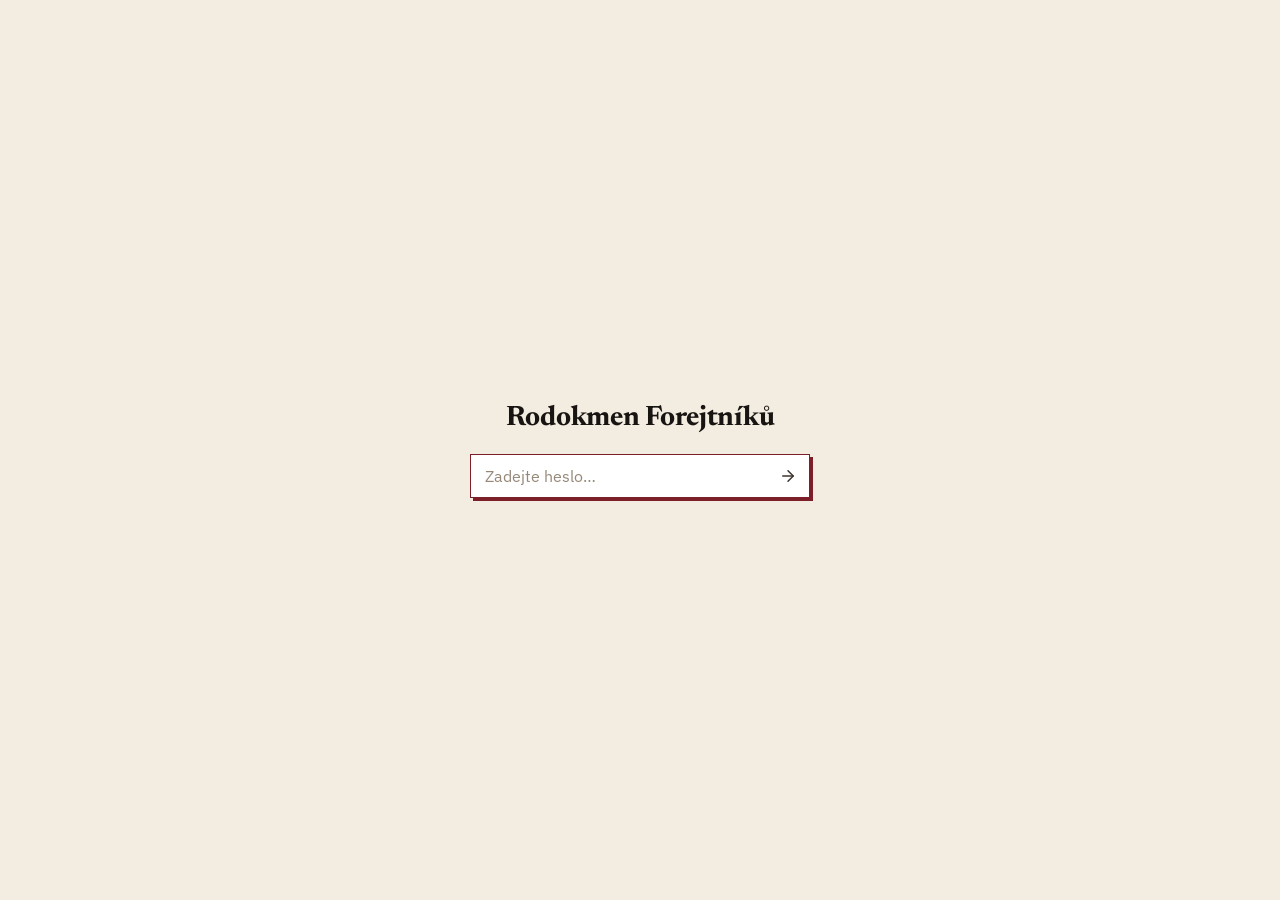
==== commit dcd64c44: "Obnova puvodniho designu a stromu + minimalisticka brana, oprava gramatiky a odstraneni AI vaty a em" ====
--- a/web/index.html
+++ b/web/index.html
@@ -4,21 +4,57 @@
 <meta charset="utf-8">
 <meta name="viewport" content="width=device-width, initial-scale=1">
 <title>Rodokmen Forejtníků</title>
-<meta name="description" content="Rodokmen rodin Forejtník, Cvan, Stávek, Kameník, Dobrovolný, Kosek, Trpělka, Veselý a Tihlařík.">
+<meta name="description" content="Rodokmen rodin Forejtník, Cvan, Stávek, Kameník, Dobrovolný, Kosek, Trpělka, Veselý a Tihlařík – matriční prameny z Moravského zemského archivu v Brně.">
 <link rel="preconnect" href="https://fonts.googleapis.com">
 <link rel="preconnect" href="https://fonts.gstatic.com" crossorigin>
 <link href="https://fonts.googleapis.com/css2?family=IBM+Plex+Mono:ital,wght@0,400;0,500;0,600;1,400&family=IBM+Plex+Sans:ital,wght@0,400;0,500;0,600;1,400&family=Newsreader:ital,opsz,wght@0,6..72,400;0,6..72,600;0,6..72,700;1,6..72,400;1,6..72,600&display=swap" rel="stylesheet">
-<link rel="stylesheet" href="css/style.css?v=20261106-r3">
+<link rel="stylesheet" href="css/style.css?v=20261106-r4">
 </head>
 <body class="zamceno">
 <a class="skip" href="#obsah">Přeskočit na obsah</a>
 
-<!-- Ultra-minimalistická brána pro zadání hesla -->
+<header class="hlavicka">
+  <div class="hlavicka-vnitrek">
+    <a class="logo" href="#/uvod">
+      <span class="logo-znak" aria-hidden="true">F</span>
+      <span class="logo-text">
+        <span class="logo-nazev">Rodokmen Forejtníků</span>
+      </span>
+    </a>
+
+    <nav class="navigace" aria-label="Hlavní navigace">
+      <a href="#/uvod" data-nav="uvod"><span class="nav-cislo">01</span>Úvod</a>
+      <a href="#/strom" data-nav="strom"><span class="nav-cislo">02</span>Mapa rodu</a>
+      <a href="#/rejstrik" data-nav="rejstrik"><span class="nav-cislo">03</span>Rejstřík osob</a>
+      <a href="#/galerie" data-nav="galerie"><span class="nav-cislo">04</span>Archivní důkazy</a>
+      <a href="#/osa" data-nav="osa"><span class="nav-cislo">05</span>Časová osa</a>
+      <a href="#/denik" data-nav="denik"><span class="nav-cislo">06</span>Badatelský deník</a>
+      <a href="#/nalezy" data-nav="nalezy"><span class="nav-cislo">07</span>Prameny</a>
+    </nav>
+
+    <div class="hledani" role="search">
+      <label class="hledani-label" for="hledani-input">Hledat osobu</label>
+      <div class="hledani-pole-obal">
+        <input id="hledani-input" type="search" placeholder="Hledat jméno, obec, řemeslo… [/]"
+               autocomplete="off" aria-describedby="hledani-napoveda">
+        <kbd class="hledani-klavesa" aria-hidden="true">/</kbd>
+      </div>
+      <span id="hledani-napoveda" class="hledani-napoveda">Např. „forejtnik“, „cvan“, „nemcicky“</span>
+      <div id="hledani-vysledky" class="hledani-vysledky" hidden></div>
+    </div>
+
+    <button type="button" class="tlacitko-zamek" id="btn-zamek" title="Zamknout archiv (odhlásit)" aria-label="Zamknout archiv">
+      <span class="tlacitko-zamek-text">Zamknout</span>
+    </button>
+  </div>
+</header>
+
+<!-- Minimalistická přístupová brána se starým designem -->
 <div id="zamek-brana" class="zamek-brana">
   <form id="zamek-formular" class="zamek-box" onsubmit="return false;" autocomplete="off">
     <h1 class="zamek-titulek">Rodokmen Forejtníků</h1>
     <div class="zamek-pole">
-      <input type="password" id="zamek-heslo" class="zamek-input" placeholder="Zadejte heslo" autocomplete="current-password" autofocus required aria-label="Heslo">
+      <input type="password" id="zamek-heslo" class="zamek-input" placeholder="Zadejte heslo…" autocomplete="current-password" autofocus required aria-label="Heslo">
       <button type="submit" id="zamek-odeslat" class="zamek-potvrdit" aria-label="Potvrdit heslo">
         <svg width="18" height="18" viewBox="0 0 24 24" fill="none" stroke="currentColor" stroke-width="2" stroke-linecap="round" stroke-linejoin="round" aria-hidden="true">
           <path d="M5 12h14"></path>
@@ -30,40 +66,6 @@
   </form>
 </div>
 
-<header class="hlavicka">
-  <div class="hlavicka-vnitrek">
-    <a class="logo" href="#/uvod">
-      <span class="logo-znak" aria-hidden="true">F</span>
-      <span class="logo-nazev">Rodokmen Forejtníků</span>
-    </a>
-
-    <nav class="navigace" aria-label="Hlavní navigace">
-      <a href="#/uvod" data-nav="uvod">Úvod</a>
-      <a href="#/strom" data-nav="strom">Mapa rodu</a>
-      <a href="#/rejstrik" data-nav="rejstrik">Rejstřík osob</a>
-      <a href="#/galerie" data-nav="galerie">Archivní důkazy</a>
-      <a href="#/osa" data-nav="osa">Časová osa</a>
-      <a href="#/denik" data-nav="denik">Badatelský deník</a>
-      <a href="#/nalezy" data-nav="nalezy">Prameny</a>
-    </nav>
-
-    <div class="hledani" role="search">
-      <label class="hledani-label" for="hledani-input">Hledat osobu</label>
-      <div class="hledani-pole-obal">
-        <svg class="hledani-ikona" width="15" height="15" viewBox="0 0 24 24" fill="none" stroke="currentColor" stroke-width="2" stroke-linecap="round" stroke-linejoin="round" aria-hidden="true">
-          <circle cx="11" cy="11" r="8"></circle>
-          <path d="m21 21-4.3-4.3"></path>
-        </svg>
-        <input id="hledani-input" type="search" placeholder="Hledat jméno, obec, řemeslo…"
-               autocomplete="off" aria-describedby="hledani-napoveda">
-        <kbd class="hledani-klavesa" aria-hidden="true">/</kbd>
-      </div>
-      <span id="hledani-napoveda" class="hledani-napoveda">Např. „forejtnik“, „cvan“, „nemcicky“</span>
-      <div id="hledani-vysledky" class="hledani-vysledky" hidden></div>
-    </div>
-  </div>
-</header>
-
 <main id="obsah" class="obsah" tabindex="-1">
   <!-- Obsah generuje app.js -->
 </main>
@@ -71,11 +73,11 @@
 <footer class="paticka" id="paticka">
   <div class="paticka-vnitrek">
     <div class="paticka-sloupec">
-      <div class="paticka-titul">Rodokmen Forejtníků</div>
-      <p>Farnosti: Klobouky u Brna · Kostice · Tvrdonice · Němčičky · Valtice. Prameny pocházejí z matrik Moravského zemského archivu v Brně a z rodinného archivu.</p>
+      <div class="paticka-titul">RODOKMEN FOREJTNÍKŮ</div>
+      <p>Farnosti: Klobouky u Brna · Kostice · Tvrdonice · Němčičky · Valtice. Prameny uloženy v Moravském zemském archivu v Brně (Acta Publica) a v rodinném archivu.</p>
     </div>
     <div class="paticka-sloupec paticka-meta">
-      <p>Každý údaj má vyznačený původ (matriční zápis, rodinný dokument, přepis nebo odhad). Neznámá data se bez pramene nedoplňují.</p>
+      <p>Metodika: Přímá transkripce kurentu s vyznačenou proveniencí každého údaje. Neznámá data se neodhadují bez pramene.</p>
       <p class="paticka-verze" id="paticka-verze"></p>
     </div>
   </div>
@@ -89,45 +91,34 @@
   <div class="lightbox-zaves">
     <div class="lightbox-lista">
       <div class="lightbox-lista-levo">
+        <span class="lightbox-signatura">ARCHIVNÍ SNÍMEK</span>
         <h3 id="lightbox-titulek" class="lightbox-titulek"></h3>
       </div>
-      <button id="lightbox-zavrit" class="lightbox-zavrit" type="button" aria-label="Zavřít důkaz (Esc)">
-        <svg width="16" height="16" viewBox="0 0 24 24" fill="none" stroke="currentColor" stroke-width="2" stroke-linecap="round" stroke-linejoin="round" aria-hidden="true">
-          <path d="M18 6 6 18"></path>
-          <path d="m6 6 12 12"></path>
-        </svg>
-        <span>Zavřít</span>
-      </button>
+      <button id="lightbox-zavrit" class="lightbox-zavrit" type="button" aria-label="Zavřít důkaz (Esc)">✕ ZAVŘÍT [ESC]</button>
     </div>
     <div class="lightbox-telo">
       <div class="lightbox-obrazek">
         <img id="lightbox-img" src="" alt="">
       </div>
       <div class="lightbox-popis">
-        <div class="lightbox-sekce-nadpis">Popis dokumentu</div>
+        <div class="lightbox-sekce-nadpis">POPIS DOKUMENTU</div>
         <p id="lightbox-popis" class="lightbox-odstavec"></p>
         <div id="lightbox-prepis" class="lightbox-prepis" hidden>
-          <h4>Doslovný přepis originálu</h4>
+          <h4>DOSLOVNÝ PŘEPIS ORIGINÁLU</h4>
           <div id="lightbox-prepis-obsah" class="prepis-obsah"></div>
         </div>
         <div id="lightbox-nejistoty" class="lightbox-nejistoty" hidden>
-          <h4>Paleografické nejistoty</h4>
+          <h4>PALEOGRAFICKÉ NEJISTOTY</h4>
           <ul id="lightbox-nejistoty-seznam"></ul>
         </div>
-        <a id="lightbox-odkaz" class="lightbox-odkaz" href="#" target="_blank" rel="noopener">
-          <span>Otevřít matriku v MZA Brno</span>
-          <svg width="14" height="14" viewBox="0 0 24 24" fill="none" stroke="currentColor" stroke-width="2" stroke-linecap="round" stroke-linejoin="round" aria-hidden="true">
-            <path d="M7 17 17 7"></path>
-            <path d="M7 7h10v10"></path>
-          </svg>
-        </a>
+        <a id="lightbox-odkaz" class="lightbox-odkaz" href="#" target="_blank" rel="noopener">Otevřít matriku v MZA Brno (Acta Publica) ↗</a>
         <p id="lightbox-pozn" class="lightbox-pozn"></p>
       </div>
     </div>
   </div>
 </div>
 
-<script src="js/data.js?v=20261106-r3"></script>
-<script src="js/app.js?v=20261106-r3"></script>
+<script src="js/data.js?v=20261106-r4"></script>
+<script src="js/app.js?v=20261106-r4"></script>
 </body>
 </html>
--- a/web/css/style.css
+++ b/web/css/style.css
@@ -1,51 +1,46 @@
 /* ==========================================================================
-   RODOKMEN FOREJTNÍKŮ · MODERNÍ ARCHIVNÍ DESIGN SYSTÉM
-   Čistá paleta (#f8fafc / #ffffff / #0f172a / #881337),
-   typografie Newsreader + IBM Plex Sans/Mono, bez mřížek a vizuálního šumu.
+   RODOKMEN FOREJTNÍKOVÝCH · MORAVSKÝ RODINNÝ A MATRIČNÍ ARCHIV
+   Design systém: Redakční katastrální monografie & interaktivní plátno (OrgPad)
+   Přísný Anti-AI filtr: žádné neonové gradienty, žádné kulaté bílé bubliny,
+   asymetrická sazba, ostrá typografie (Newsreader + IBM Plex Sans/Mono).
    ========================================================================== */
 
 :root {
-  --pozadi: #f8fafc;
-  --povrch: #ffffff;
-  --povrch-jemny: #f1f5f9;
-  --povrch-aktivni: #e2e8f0;
-
-  --text: #0f172a;
-  --text-stredni: #334155;
-  --text-slaby: #64748b;
-  --text-jemny: #94a3b8;
-
-  --akcent: #881337;
-  --akcent-tmavy: #6b0f2b;
-  --akcent-svetly: #fff1f2;
-  --akcent-okraj: #fecdd3;
-
-  --doklad: #166534;
-  --doklad-svetly: #f0fdf4;
-  --doklad-okraj: #bbf7d0;
-
-  --odhad: #92400e;
-  --odhad-svetly: #fffbeb;
-  --odhad-okraj: #fde68a;
-
-  --rozpor: #b91c1c;
-
-  --linka: #e2e8f0;
-  --linka-silna: #cbd5e1;
-  --linka-tmava: #0f172a;
-
-  --stin-jemny: 0 1px 2px rgba(15, 23, 42, 0.05);
-  --stin-karta: 0 1px 3px rgba(15, 23, 42, 0.06), 0 1px 2px rgba(15, 23, 42, 0.04);
-  --stin-plovaci: 0 10px 25px -5px rgba(15, 23, 42, 0.1), 0 8px 10px -6px rgba(15, 23, 42, 0.06);
-
-  --radius: 8px;
-  --radius-maly: 6px;
-
-  --serif: "Newsreader", Georgia, serif;
+  --papir: #f2ece1;
+  --papir-svetly: #faf6ee;
+  --papir-tmavy: #e5dccb;
+  --papir-hluboky: #d8ccb6;
+
+  --inkoust: #181411;
+  --inkoust-stredni: #3e352d;
+  --inkoust-slaby: #6d6053;
+  --inkoust-jemny: #968878;
+
+  --pecet: #7c1f28;
+  --pecet-tmava: #521218;
+  --pecet-svetla: #f2e1e2;
+
+  --katastr: #2d4937;
+  --katastr-svetly: #dfe9e2;
+
+  --oker: #8c5a14;
+  --oker-svetly: #f4e8cf;
+
+  --rozpor: #9e2a1c;
+
+  --linka: #cbbda6;
+  --linka-jemna: #dfd5c3;
+  --linka-tmava: #181411;
+
+  --stin-tvrdy: 3px 3px 0px rgba(24, 20, 17, 0.14);
+  --stin-karty: 4px 4px 0px rgba(24, 20, 17, 0.18);
+  --stin-plovaci: 0 12px 32px rgba(24, 20, 17, 0.22), 4px 4px 0px rgba(24, 20, 17, 0.16);
+
+  --serif: "Newsreader", "Palatino Linotype", Palatino, "Book Antiqua", Georgia, serif;
   --sans: "IBM Plex Sans", -apple-system, BlinkMacSystemFont, "Segoe UI", sans-serif;
-  --mono: "IBM Plex Mono", "Consolas", monospace;
-
-  --vyska-hlavicky: 60px;
+  --mono: "IBM Plex Mono", "JetBrains Mono", "Consolas", "Courier New", monospace;
+
+  --vyska-hlavicky: 62px;
 }
 
 *, *::before, *::after {
@@ -54,15 +49,18 @@
 
 html {
   scroll-behavior: smooth;
-  background: var(--pozadi);
-  color: var(--text);
+  background: var(--papir);
+  color: var(--inkoust);
 }
 
 body {
   margin: 0;
-  background-color: var(--pozadi);
-  background-image: none;
-  color: var(--text);
+  background-color: var(--papir);
+  background-image:
+    linear-gradient(to right, rgba(24, 20, 17, 0.025) 1px, transparent 1px),
+    linear-gradient(to bottom, rgba(24, 20, 17, 0.025) 1px, transparent 1px);
+  background-size: 48px 48px;
+  color: var(--inkoust);
   font-family: var(--sans);
   font-size: 16px;
   line-height: 1.6;
@@ -94,12 +92,11 @@
   position: absolute;
   left: -9999px;
   top: 0;
-  background: var(--akcent);
+  background: var(--pecet);
   color: #fff;
-  font-family: var(--sans);
-  font-size: 0.85rem;
+  font-family: var(--mono);
+  font-size: 0.82rem;
   padding: 0.6em 1.2em;
-  border-radius: var(--radius-maly);
   z-index: 9999;
 }
 .skip:focus {
@@ -109,120 +106,11 @@
 }
 
 /* ==========================================================================
-   00 ULTRA-MINIMALISTICKÁ BRÁNA PRO ZADÁNÍ HESLA
-   ========================================================================== */
-body.odemceno .zamek-brana {
-  display: none !important;
-}
-
-body.zamceno {
-  overflow: hidden;
-  background: var(--pozadi);
-}
-
-body.zamceno .hlavicka,
-body.zamceno .obsah,
-body.zamceno .paticka,
-body.zamceno .lightbox {
-  display: none !important;
-}
-
-.zamek-brana {
-  position: fixed;
-  inset: 0;
-  z-index: 9999;
-  width: 100vw;
-  height: 100vh;
-  background: var(--pozadi);
-  display: flex;
-  align-items: center;
-  justify-content: center;
-  padding: 1.5rem;
-}
-
-.zamek-box {
-  width: 100%;
-  max-width: 320px;
-  display: flex;
-  flex-direction: column;
-  align-items: center;
-  text-align: center;
-}
-
-.zamek-titulek {
-  font-family: var(--serif);
-  font-size: 1.5rem;
-  font-weight: 600;
-  color: var(--text);
-  margin: 0 0 1.25rem;
-  letter-spacing: -0.01em;
-}
-
-.zamek-pole {
-  position: relative;
-  width: 100%;
-  display: flex;
-  align-items: center;
-}
-
-.zamek-input {
-  width: 100%;
-  height: 44px;
-  padding: 0 2.75rem 0 0.95rem;
-  font-family: var(--sans);
-  font-size: 0.95rem;
-  color: var(--text);
-  background: var(--povrch);
-  border: 1px solid var(--linka-silna);
-  border-radius: var(--radius);
-  outline: none;
-  transition: border-color 0.15s ease, box-shadow 0.15s ease;
-  box-shadow: var(--stin-jemny);
-}
-
-.zamek-input::placeholder {
-  color: var(--text-jemny);
-}
-
-.zamek-input:focus {
-  border-color: var(--akcent);
-  box-shadow: 0 0 0 3px rgba(136, 19, 55, 0.1);
-}
-
-.zamek-potvrdit {
-  position: absolute;
-  right: 5px;
-  width: 34px;
-  height: 34px;
-  border: none;
-  border-radius: var(--radius-maly);
-  background: transparent;
-  color: var(--text-slaby);
-  display: inline-flex;
-  align-items: center;
-  justify-content: center;
-  cursor: pointer;
-  transition: color 0.15s ease, background 0.15s ease;
-}
-
-.zamek-potvrdit:hover {
-  color: var(--akcent);
-  background: var(--povrch-jemny);
-}
-
-.zamek-chyba {
-  margin-top: 0.65rem;
-  font-size: 0.82rem;
-  color: var(--rozpor);
-}
-
-/* ==========================================================================
-   HLAVIČKA A NAVIGACE
+   HLAVIČKA (KATASTRÁLNÍ LIŠTA)
    ========================================================================== */
 .hlavicka {
-  background: rgba(255, 255, 255, 0.92);
-  backdrop-filter: blur(8px);
-  border-bottom: 1px solid var(--linka);
+  background: var(--papir-svetly);
+  border-bottom: 2px solid var(--linka-tmava);
   position: sticky;
   top: 0;
   z-index: 100;
@@ -230,81 +118,112 @@
 }
 
 .hlavicka-vnitrek {
-  max-width: 1440px;
+  max-width: 1480px;
   margin: 0 auto;
-  padding: 0.5rem 1.5rem;
+  padding: 0.45rem 1.4rem;
   display: flex;
   flex-wrap: wrap;
-  gap: 0.75rem 1.5rem;
+  gap: 0.75rem 1.4rem;
   align-items: center;
 }
 
 .logo {
-  display: inline-flex;
-  align-items: center;
-  gap: 0.65rem;
+  display: flex;
+  align-items: center;
+  gap: 0.75rem;
   text-decoration: none;
-  color: var(--text);
+  color: var(--inkoust);
   padding-right: 1rem;
   border-right: 1px solid var(--linka);
 }
 
 .logo-znak {
   font-family: var(--serif);
-  font-size: 1.15rem;
+  font-size: 1.55rem;
   font-weight: 700;
-  color: #fff;
-  background: var(--akcent);
-  width: 2rem;
-  height: 2rem;
-  border-radius: var(--radius-maly);
+  color: var(--papir-svetly);
+  background: var(--pecet);
+  width: 2.35rem;
+  height: 2.35rem;
   display: flex;
   align-items: center;
   justify-content: center;
+  border: 1.5px solid var(--linka-tmava);
+  box-shadow: 2px 2px 0px var(--inkoust);
   flex-shrink: 0;
+}
+
+.logo-text {
+  display: flex;
+  flex-direction: column;
+  line-height: 1.12;
 }
 
 .logo-nazev {
   font-family: var(--serif);
-  font-size: 1.12rem;
-  font-weight: 600;
+  font-size: 1.18rem;
+  font-weight: 700;
   letter-spacing: -0.01em;
-  color: var(--text);
+}
+
+.logo-podtitul {
+  font-family: var(--mono);
+  font-size: 0.66rem;
+  color: var(--inkoust-slaby);
+  letter-spacing: 0.08em;
+  text-transform: uppercase;
+  margin-top: 2px;
 }
 
 .navigace {
   display: flex;
   flex-wrap: wrap;
-  gap: 0.25rem;
+  gap: 0.2rem;
   align-items: center;
 }
 
 .navigace a {
   text-decoration: none;
-  color: var(--text-stredni);
-  font-size: 0.88rem;
+  color: var(--inkoust-stredni);
+  font-size: 0.86rem;
   font-weight: 500;
-  padding: 0.4rem 0.75rem;
-  border-radius: var(--radius-maly);
-  transition: color 0.15s ease, background 0.15s ease;
+  padding: 0.38rem 0.68rem;
+  border: 1px solid transparent;
+  transition: all 0.14s ease;
+  display: inline-flex;
+  align-items: baseline;
+  gap: 0.35rem;
+}
+
+.nav-cislo {
+  font-family: var(--mono);
+  font-size: 0.68rem;
+  color: var(--inkoust-jemny);
+  font-weight: 600;
 }
 
 .navigace a:hover {
-  color: var(--text);
-  background: var(--povrch-jemny);
+  color: var(--inkoust);
+  background: var(--papir-tmavy);
+  border-color: var(--linka);
 }
 
 .navigace a.aktivni {
-  background: var(--text);
-  color: #fff;
+  background: var(--inkoust);
+  color: var(--papir-svetly);
+  border-color: var(--inkoust);
+  box-shadow: 2px 2px 0px var(--pecet);
+}
+.navigace a.aktivni .nav-cislo {
+  color: #e2b6bb;
 }
 
 /* Vyhledávání */
 .hledani {
   position: relative;
   margin-left: auto;
-  flex-basis: 250px;
-  min-width: 190px;
+  flex-basis: 260px;
+  min-width: 200px;
 }
 .hledani-label, .hledani-napoveda {
   position: absolute;
@@ -315,28 +234,21 @@
   display: flex;
   align-items: center;
 }
-.hledani-ikona {
-  position: absolute;
-  left: 0.65rem;
-  color: var(--text-jemny);
-  pointer-events: none;
-}
 #hledani-input {
   width: 100%;
-  padding: 0.42rem 2rem 0.42rem 2.1rem;
-  border: 1px solid var(--linka-silna);
-  background: var(--pozadi);
-  font-family: var(--sans);
-  font-size: 0.84rem;
-  color: var(--text);
-  border-radius: var(--radius-maly);
-  transition: background 0.15s, border-color 0.15s, box-shadow 0.15s;
+  padding: 0.42rem 2rem 0.42rem 0.75rem;
+  border: 1.5px solid var(--linka-tmava);
+  background: var(--papir);
+  font-family: var(--mono);
+  font-size: 0.78rem;
+  color: var(--inkoust);
+  border-radius: 0;
+  transition: background 0.15s, box-shadow 0.15s;
 }
 #hledani-input:focus {
   outline: none;
-  background: var(--povrch);
-  border-color: var(--akcent);
-  box-shadow: 0 0 0 3px rgba(136, 19, 55, 0.08);
+  background: #fff;
+  box-shadow: 3px 3px 0px var(--pecet);
 }
 .hledani-klavesa {
   position: absolute;
@@ -345,47 +257,45 @@
   font-size: 0.68rem;
   padding: 0.05rem 0.35rem;
   border: 1px solid var(--linka);
-  border-radius: 4px;
-  background: var(--povrch);
-  color: var(--text-jemny);
+  background: var(--papir-svetly);
+  color: var(--inkoust-slaby);
   pointer-events: none;
 }
 .hledani-vysledky {
   position: absolute;
-  top: calc(100% + 6px);
+  top: calc(100% + 4px);
   left: 0;
   right: 0;
   z-index: 200;
-  background: var(--povrch);
-  border: 1px solid var(--linka-silna);
-  border-radius: var(--radius);
+  background: var(--papir-svetly);
+  border: 2px solid var(--inkoust);
   box-shadow: var(--stin-plovaci);
-  max-height: 360px;
+  max-height: 380px;
   overflow-y: auto;
-  padding: 0.25rem;
 }
 .hledani-vysledky a {
   display: flex;
   align-items: center;
   gap: 0.65rem;
-  padding: 0.5rem 0.65rem;
+  padding: 0.55rem 0.75rem;
   text-decoration: none;
-  color: var(--text);
-  border-radius: var(--radius-maly);
+  color: var(--inkoust);
+  border-bottom: 1px solid var(--linka-jemna);
   font-size: 0.88rem;
+}
+.hledani-vysledky a:last-child {
+  border-bottom: 0;
 }
 .hledani-vysledky a:hover,
 .hledani-vysledky a.vybrano {
-  background: var(--povrch-jemny);
+  background: var(--pecet-svetla);
 }
 .hledani-vysledky .vysledek-id {
   font-family: var(--mono);
   font-size: 0.68rem;
-  color: var(--akcent);
-  background: var(--akcent-svetly);
-  border: 1px solid var(--akcent-okraj);
-  border-radius: 4px;
-  padding: 0.05rem 0.35rem;
+  color: var(--pecet);
+  border: 1px solid var(--pecet);
+  padding: 0.05rem 0.3rem;
   flex-shrink: 0;
 }
 .hledani-vysledky .vysledek-info {
@@ -394,22 +304,24 @@
   min-width: 0;
 }
 .hledani-vysledky .vysledek-jmeno {
-  font-weight: 600;
-  line-height: 1.25;
+  font-family: var(--serif);
+  font-weight: 700;
+  line-height: 1.2;
 }
 .hledani-vysledky .vysledek-meta {
-  font-size: 0.75rem;
-  color: var(--text-slaby);
+  font-family: var(--mono);
+  font-size: 0.7rem;
+  color: var(--inkoust-slaby);
 }
 
 /* ==========================================================================
-   HLAVNÍ OBSAH & TYPOGRAFIE
+   HLAVNÍ OBSAH & ANIMACE OTEVŘENÍ
    ========================================================================== */
 .obsah {
-  max-width: 1360px;
+  max-width: 1400px;
   width: 100%;
   margin: 0 auto;
-  padding: 2.5rem 1.5rem 4rem;
+  padding: 2.2rem 1.6rem 4rem;
   outline: none;
   flex: 1;
 }
@@ -417,7 +329,7 @@
 @keyframes archFadeUp {
   from {
     opacity: 0;
-    transform: translateY(8px);
+    transform: translateY(12px);
   }
   to {
     opacity: 1;
@@ -426,301 +338,321 @@
 }
 
 .anim-sekce {
-  animation: archFadeUp 0.32s cubic-bezier(0.22, 1, 0.36, 1) both;
+  animation: archFadeUp 0.42s cubic-bezier(0.22, 1, 0.36, 1) both;
 }
 .anim-sekce-2 {
-  animation: archFadeUp 0.38s cubic-bezier(0.22, 1, 0.36, 1) 0.05s both;
+  animation: archFadeUp 0.48s cubic-bezier(0.22, 1, 0.36, 1) 0.07s both;
+}
+.anim-sekce-3 {
+  animation: archFadeUp 0.52s cubic-bezier(0.22, 1, 0.36, 1) 0.14s both;
 }
 
 h1, h2, h3, h4 {
   font-family: var(--serif);
-  line-height: 1.2;
-  color: var(--text);
-  font-weight: 600;
+  line-height: 1.15;
+  color: var(--inkoust);
+  font-weight: 700;
 }
 h1 {
-  font-size: clamp(2rem, 3.2vw, 2.75rem);
-  margin: 0 0 0.75rem;
+  font-size: clamp(2.1rem, 3.6vw, 3.25rem);
+  margin: 0.2rem 0 0.8rem;
   letter-spacing: -0.02em;
 }
 h2 {
-  font-size: 1.4rem;
-  margin: 2.2rem 0 0.85rem;
-  padding-bottom: 0.45rem;
-  border-bottom: 1px solid var(--linka-silna);
+  font-size: 1.55rem;
+  margin: 2.2rem 0 0.8rem;
+  padding-bottom: 0.35rem;
+  border-bottom: 1.5px solid var(--inkoust);
   display: flex;
   align-items: baseline;
   justify-content: space-between;
   gap: 1rem;
 }
+h2 .sekce-kod {
+  font-family: var(--mono);
+  font-size: 0.72rem;
+  font-weight: 500;
+  color: var(--inkoust-slaby);
+  letter-spacing: 0.08em;
+  text-transform: uppercase;
+}
 h3 {
-  font-size: 1.15rem;
-  margin: 1rem 0 0.4rem;
+  font-size: 1.2rem;
+  margin: 1.1rem 0 0.4rem;
 }
 h4 {
-  font-family: var(--sans);
-  font-size: 0.76rem;
-  font-weight: 600;
-  margin: 1rem 0 0.4rem;
-  color: var(--text-slaby);
+  font-family: var(--mono);
+  font-size: 0.75rem;
+  margin: 0.9rem 0 0.35rem;
+  color: var(--inkoust-slaby);
   text-transform: uppercase;
-  letter-spacing: 0.05em;
+  letter-spacing: 0.08em;
 }
 p {
   margin: 0.55rem 0;
 }
 a {
-  color: var(--akcent);
+  color: var(--pecet);
   text-decoration-thickness: 1px;
   text-underline-offset: 3px;
 }
 a:hover {
-  color: var(--akcent-tmavy);
+  color: var(--inkoust);
 }
 
 /* ==========================================================================
-   ODZNAKY PROVENIENCE
+   ODZNAKY PROVENIENCE (TECHNICKÉ ŠTÍTKY)
    ========================================================================== */
 .odznak {
   display: inline-flex;
   align-items: center;
   gap: 0.25rem;
-  font-family: var(--sans);
-  font-size: 0.7rem;
+  font-family: var(--mono);
+  font-size: 0.66rem;
   font-weight: 600;
-  padding: 0.12rem 0.5rem;
-  border-radius: 4px;
-  border: 1px solid transparent;
+  letter-spacing: 0.04em;
+  text-transform: uppercase;
+  padding: 0.1rem 0.45rem;
+  border: 1px solid var(--inkoust);
   vertical-align: middle;
   cursor: help;
   white-space: nowrap;
 }
 .prov-matrika {
-  background: var(--akcent-svetly);
-  color: var(--akcent);
-  border-color: var(--akcent-okraj);
+  background: var(--pecet);
+  color: var(--papir-svetly);
+  border-color: var(--pecet-tmava);
 }
 .prov-dokument {
-  background: var(--doklad-svetly);
-  color: var(--doklad);
-  border-color: var(--doklad-okraj);
+  background: var(--katastr);
+  color: var(--papir-svetly);
+  border-color: #1d3325;
 }
 .prov-prepis {
-  background: var(--povrch-jemny);
-  color: var(--text-stredni);
-  border-color: var(--linka-silna);
+  border: 1px dashed var(--pecet);
+  color: var(--pecet-tmava);
+  background: var(--pecet-svetla);
 }
 .prov-odhad {
-  background: var(--odhad-svetly);
-  color: var(--odhad);
-  border-color: var(--odhad-okraj);
+  border: 1px solid var(--oker);
+  color: var(--oker);
+  background: var(--oker-svetly);
 }
 .prov-hypoteza {
-  background: var(--odhad-svetly);
-  color: var(--odhad);
-  border: 1px dashed var(--odhad-okraj);
+  border: 1px dotted var(--oker);
+  color: #6b440b;
+  background: rgba(140, 90, 20, 0.1);
 }
 .prov-rozpor {
-  background: #fef2f2;
-  color: var(--rozpor);
-  border-color: #fecaca;
+  background: var(--rozpor);
+  color: #fff;
+  border-color: #63180f;
 }
 
 /* ==========================================================================
-   TLAČÍTKA A AKČNÍ PRVKY (VIZUÁLNÍ HIERARCHIE)
+   01 ÚVOD — ASYMETRICKÁ REDAKČNÍ DVOJSTRANA
    ========================================================================== */
-.cta-radek {
+.arch-zahlavi {
   display: flex;
   flex-wrap: wrap;
-  gap: 0.65rem;
-  margin: 1.5rem 0 2rem;
-}
-
-/* Primární tlačítko */
-.cta {
-  display: inline-flex;
-  align-items: center;
-  gap: 0.5rem;
-  text-decoration: none;
-  font-family: var(--sans);
-  font-size: 0.88rem;
-  font-weight: 600;
-  background: var(--akcent);
-  color: #fff;
-  padding: 0.62rem 1.15rem;
-  border-radius: var(--radius-maly);
-  border: 1px solid var(--akcent);
-  box-shadow: var(--stin-jemny);
-  transition: background 0.15s ease, border-color 0.15s ease, transform 0.1s ease;
-  cursor: pointer;
-}
-.cta:hover {
-  background: var(--akcent-tmavy);
-  border-color: var(--akcent-tmavy);
-  color: #fff;
-}
-
-/* Sekundární tlačítko */
-.cta.vedlejsi {
-  background: var(--povrch);
-  color: var(--text);
-  border: 1px solid var(--linka-silna);
-}
-.cta.vedlejsi:hover {
-  background: var(--povrch-jemny);
-  border-color: var(--text-slaby);
-  color: var(--text);
-}
-
-/* Textové / terciární tlačítko */
-.cta.textove {
-  background: transparent;
-  color: var(--text-stredni);
-  border-color: transparent;
-  box-shadow: none;
-  padding-left: 0.75rem;
-  padding-right: 0.75rem;
-}
-.cta.textove:hover {
-  background: var(--povrch-jemny);
-  color: var(--text);
-}
-
-/* ==========================================================================
-   ÚVODNÍ STRÁNKA
-   ========================================================================== */
+  justify-content: space-between;
+  align-items: center;
+  border-top: 2px solid var(--inkoust);
+  border-bottom: 1px solid var(--linka);
+  padding: 0.45rem 0;
+  margin-bottom: 1.8rem;
+  font-family: var(--mono);
+  font-size: 0.74rem;
+  color: var(--inkoust-slaby);
+  letter-spacing: 0.06em;
+  text-transform: uppercase;
+}
+
 .uvod-grid {
   display: grid;
   grid-template-columns: minmax(0, 7.5fr) minmax(0, 4.5fr);
-  gap: 2.5rem;
+  gap: 2.8rem;
   align-items: start;
+}
+
+.uvod-nadpis-ozdoba {
+  font-family: var(--mono);
+  font-size: 0.75rem;
+  letter-spacing: 0.14em;
+  text-transform: uppercase;
+  color: var(--pecet);
+  margin: 0 0 0.3rem;
+  font-weight: 600;
 }
 
 .uvod-perex {
   font-family: var(--serif);
-  font-size: 1.22rem;
-  line-height: 1.55;
-  color: var(--text);
-  border-left: 3px solid var(--akcent);
+  font-size: 1.28rem;
+  line-height: 1.5;
+  color: var(--inkoust);
+  border-left: 3px solid var(--pecet);
   padding-left: 1.1rem;
-  margin: 0.85rem 0 1.35rem;
+  margin: 1rem 0 1.4rem;
 }
 
 .uvod-text p {
-  font-size: 0.98rem;
-  color: var(--text-stredni);
-}
-
+  font-size: 1.01rem;
+  color: var(--inkoust-stredni);
+}
+
+.cta-radek {
+  display: flex;
+  flex-wrap: wrap;
+  gap: 0.75rem;
+  margin: 1.6rem 0 2rem;
+}
+
+.cta {
+  display: inline-flex;
+  align-items: center;
+  gap: 0.5rem;
+  text-decoration: none;
+  font-family: var(--mono);
+  font-size: 0.82rem;
+  font-weight: 600;
+  letter-spacing: 0.04em;
+  text-transform: uppercase;
+  background: var(--inkoust);
+  color: var(--papir-svetly);
+  padding: 0.75rem 1.3rem;
+  border: 1.5px solid var(--inkoust);
+  box-shadow: 3px 3px 0px var(--pecet);
+  transition: transform 0.12s ease, box-shadow 0.12s ease, background 0.12s ease;
+  cursor: pointer;
+}
+.cta:hover {
+  background: var(--pecet);
+  color: #fff;
+  transform: translate(-1px, -1px);
+  box-shadow: 4px 4px 0px var(--inkoust);
+}
+.cta.vedlejsi {
+  background: var(--papir-svetly);
+  color: var(--inkoust);
+  box-shadow: 3px 3px 0px rgba(24, 20, 17, 0.15);
+}
+.cta.vedlejsi:hover {
+  background: var(--papir-tmavy);
+  color: var(--inkoust);
+  box-shadow: 4px 4px 0px var(--inkoust);
+}
+
+/* Tabulka farností a větví na úvodu */
 .katastr-tabulka {
   width: 100%;
-  border-collapse: separate;
-  border-spacing: 0;
+  border-collapse: collapse;
   font-size: 0.88rem;
-  background: var(--povrch);
-  border: 1px solid var(--linka);
-  border-radius: var(--radius);
-  box-shadow: var(--stin-jemny);
-  overflow: hidden;
+  background: var(--papir-svetly);
+  border: 1.5px solid var(--inkoust);
+  box-shadow: var(--stin-tvrdy);
   margin: 1rem 0 1.8rem;
 }
 .katastr-tabulka th {
-  font-family: var(--sans);
-  font-size: 0.74rem;
+  font-family: var(--mono);
+  font-size: 0.7rem;
+  text-transform: uppercase;
+  letter-spacing: 0.07em;
+  text-align: left;
+  padding: 0.55rem 0.8rem;
+  background: var(--papir-tmavy);
+  border-bottom: 1.5px solid var(--inkoust);
+  color: var(--inkoust);
+}
+.katastr-tabulka td {
+  padding: 0.55rem 0.8rem;
+  border-bottom: 1px solid var(--linka);
+  vertical-align: top;
+}
+.katastr-tabulka tr:hover td {
+  background: rgba(124, 31, 40, 0.04);
+}
+.katastr-tabulka .mono-bunka {
+  font-family: var(--mono);
+  font-size: 0.78rem;
+  color: var(--inkoust-slaby);
+}
+
+/* Pravý sloupec úvodu – technická kartotéka */
+.arch-panel {
+  background: var(--papir-svetly);
+  border: 1.5px solid var(--inkoust);
+  box-shadow: var(--stin-karty);
+  padding: 1.25rem;
+  position: relative;
+}
+.arch-panel + .arch-panel {
+  margin-top: 1.5rem;
+}
+.arch-panel-stitek {
+  font-family: var(--mono);
+  font-size: 0.68rem;
   font-weight: 600;
   text-transform: uppercase;
-  letter-spacing: 0.04em;
-  text-align: left;
-  padding: 0.65rem 0.9rem;
-  background: var(--povrch-jemny);
-  border-bottom: 1px solid var(--linka);
-  color: var(--text-stredni);
-}
-.katastr-tabulka td {
-  padding: 0.65rem 0.9rem;
-  border-bottom: 1px solid var(--linka);
-  vertical-align: top;
-}
-.katastr-tabulka tr:last-child td {
-  border-bottom: 0;
-}
-.katastr-tabulka tr:hover td {
-  background: var(--pozadi);
-}
-.katastr-tabulka .mono-bunka {
-  font-family: var(--mono);
-  font-size: 0.78rem;
-  color: var(--text-slaby);
-}
-
-.arch-panel {
-  background: var(--povrch);
-  border: 1px solid var(--linka);
-  border-radius: var(--radius);
-  box-shadow: var(--stin-karta);
-  padding: 1.35rem;
-}
-.arch-panel + .arch-panel {
-  margin-top: 1.25rem;
-}
-.arch-panel-stitek {
-  font-family: var(--sans);
-  font-size: 0.75rem;
-  font-weight: 600;
-  text-transform: uppercase;
-  letter-spacing: 0.05em;
-  color: var(--text-slaby);
-  display: block;
-  margin-bottom: 0.85rem;
+  letter-spacing: 0.1em;
+  color: var(--papir-svetly);
+  background: var(--inkoust);
+  display: inline-block;
+  padding: 0.18rem 0.55rem;
+  margin-bottom: 0.9rem;
 }
 
 .statistiky-mrizka {
   display: grid;
   grid-template-columns: repeat(2, 1fr);
-  gap: 0.75rem;
+  border-top: 1px solid var(--inkoust);
+  border-left: 1px solid var(--inkoust);
 }
 .statistika-bunka {
-  padding: 0.85rem 0.9rem;
-  border: 1px solid var(--linka);
-  border-radius: var(--radius-maly);
-  background: var(--pozadi);
+  padding: 0.85rem 0.8rem;
+  border-right: 1px solid var(--inkoust);
+  border-bottom: 1px solid var(--inkoust);
+  background: var(--papir-svetly);
 }
 .statistika-bunka.cela-sirka {
   grid-column: 1 / -1;
 }
 .statistika-cislo {
   font-family: var(--serif);
-  font-size: 2rem;
+  font-size: 2.3rem;
   font-weight: 700;
-  color: var(--akcent);
-  line-height: 1.1;
+  color: var(--pecet);
+  line-height: 1;
 }
 .statistika-popis {
-  font-size: 0.78rem;
-  color: var(--text-stredni);
-  margin-top: 0.2rem;
-}
-
+  font-family: var(--mono);
+  font-size: 0.7rem;
+  color: var(--inkoust-slaby);
+  text-transform: uppercase;
+  letter-spacing: 0.04em;
+  margin-top: 0.3rem;
+}
+
+/* Generace pokrytí (bar chart) */
 .pokryti-radek {
-  margin: 0.6rem 0;
+  margin: 0.55rem 0;
 }
 .pokryti-hlavicka {
   display: flex;
   justify-content: space-between;
-  font-size: 0.8rem;
-  color: var(--text-stredni);
-  margin-bottom: 0.25rem;
+  font-family: var(--mono);
+  font-size: 0.73rem;
+  margin-bottom: 0.2rem;
 }
 .pokryti-lista {
-  height: 6px;
-  background: var(--povrch-jemny);
-  border-radius: 999px;
+  height: 8px;
+  background: var(--papir-tmavy);
+  border: 1px solid var(--inkoust);
   overflow: hidden;
 }
 .pokryti-vypln {
   height: 100%;
-  background: var(--akcent);
-  border-radius: 999px;
-  transition: width 0.5s cubic-bezier(0.22, 1, 0.36, 1);
+  background: var(--pecet);
+  transition: width 0.6s cubic-bezier(0.22, 1, 0.36, 1);
 }
 
 .legenda {
@@ -730,21 +662,25 @@
   margin: 0.8rem 0;
 }
 .legenda-popis {
-  font-size: 0.86rem;
-  color: var(--text-slaby);
+  font-size: 0.84rem;
+  color: var(--inkoust-slaby);
   width: 100%;
   margin-top: 0.35rem;
 }
 
 /* ==========================================================================
-   MAPA RODU – FIXNÍ GENERAČNÍ STROM NA ČISTÉM PLÁTNĚ
+   02 INTERAKTIVNÍ PLÁTNO RODU (ORGPAD STYL)
    ========================================================================== */
 .platno-kontejner {
   position: relative;
   width: 100%;
   height: 100%;
-  background-color: var(--pozadi);
-  background-image: none;
+  background-color: var(--papir);
+  background-image:
+    radial-gradient(circle, rgba(24, 20, 17, 0.22) 1px, transparent 1px),
+    linear-gradient(to right, rgba(24, 20, 17, 0.04) 1px, transparent 1px),
+    linear-gradient(to bottom, rgba(24, 20, 17, 0.04) 1px, transparent 1px);
+  background-size: 24px 24px, 120px 120px, 120px 120px;
   overflow: hidden;
   user-select: none;
   cursor: grab;
@@ -754,129 +690,123 @@
   cursor: grabbing;
 }
 
-/* Horní plovoucí ovládání režimu a skoku na osobu */
+/* Horní plovoucí lišta nástrojů plátna */
 .platno-hud-nahore {
   position: absolute;
   top: 14px;
   left: 16px;
+  right: 16px;
   z-index: 30;
   display: flex;
   flex-wrap: wrap;
   gap: 0.6rem;
   align-items: center;
+  justify-content: space-between;
   pointer-events: none;
 }
 
 .platno-hud-skupina {
+  display: flex;
+  flex-wrap: wrap;
+  align-items: center;
+  gap: 0.4rem;
+  background: rgba(250, 246, 238, 0.95);
+  border: 1.5px solid var(--inkoust);
+  box-shadow: var(--stin-karty);
+  padding: 0.35rem 0.55rem;
+  pointer-events: auto;
+  backdrop-filter: blur(4px);
+}
+
+.platno-hud-stitek {
+  font-family: var(--mono);
+  font-size: 0.68rem;
+  text-transform: uppercase;
+  letter-spacing: 0.07em;
+  color: var(--inkoust-slaby);
+  padding: 0 0.3rem;
+}
+
+.platno-tlacitko {
+  font-family: var(--mono);
+  font-size: 0.74rem;
+  font-weight: 600;
+  color: var(--inkoust);
+  background: var(--papir);
+  border: 1px solid var(--inkoust);
+  padding: 0.32rem 0.65rem;
+  cursor: pointer;
+  transition: all 0.12s ease;
   display: inline-flex;
+  align-items: center;
+  gap: 0.3rem;
+}
+.platno-tlacitko:hover {
+  background: var(--papir-tmavy);
+}
+.platno-tlacitko.aktivni,
+.platno-tlacitko[aria-pressed="true"] {
+  background: var(--inkoust);
+  color: var(--papir-svetly);
+}
+
+.platno-select {
+  font-family: var(--mono);
+  font-size: 0.75rem;
+  color: var(--inkoust);
+  background: #fff;
+  border: 1px solid var(--inkoust);
+  padding: 0.28rem 0.5rem;
+  max-width: 260px;
+}
+
+/* Dolní plovoucí lišta (Zoom + Nápověda + Legenda) */
+.platno-hud-dole {
+  position: absolute;
+  bottom: 16px;
+  left: 16px;
+  right: 16px;
+  z-index: 30;
+  display: flex;
   flex-wrap: wrap;
+  justify-content: space-between;
+  align-items: flex-end;
+  gap: 0.6rem;
+  pointer-events: none;
+}
+
+.platno-zoom-panel {
+  display: flex;
   align-items: center;
   gap: 0.25rem;
-  background: rgba(255, 255, 255, 0.94);
-  border: 1px solid var(--linka-silna);
-  border-radius: var(--radius);
-  box-shadow: var(--stin-karta);
+  background: rgba(250, 246, 238, 0.96);
+  border: 1.5px solid var(--inkoust);
+  box-shadow: var(--stin-karty);
   padding: 0.28rem;
   pointer-events: auto;
-  backdrop-filter: blur(6px);
-}
-
-.platno-tlacitko {
-  font-family: var(--sans);
-  font-size: 0.8rem;
-  font-weight: 500;
-  color: var(--text-stredni);
-  background: transparent;
-  border: 1px solid transparent;
-  border-radius: var(--radius-maly);
-  padding: 0.34rem 0.7rem;
-  cursor: pointer;
-  transition: all 0.14s ease;
-  display: inline-flex;
-  align-items: center;
-  justify-content: center;
-  gap: 0.35rem;
-}
-.platno-tlacitko:hover {
-  background: var(--povrch-jemny);
-  color: var(--text);
-}
-.platno-tlacitko.aktivni,
-.platno-tlacitko[aria-pressed="true"] {
-  background: var(--text);
-  color: #fff;
-}
-.platno-tlacitko.primarni {
-  background: var(--akcent);
-  color: #fff;
-}
-.platno-tlacitko.primarni:hover {
-  background: var(--akcent-tmavy);
-}
-
-.platno-select {
-  font-family: var(--sans);
-  font-size: 0.8rem;
-  color: var(--text);
-  background: var(--povrch);
-  border: 1px solid var(--linka);
-  border-radius: var(--radius-maly);
-  padding: 0.3rem 0.55rem;
-  max-width: 240px;
-  outline: none;
-}
-.platno-select:focus {
-  border-color: var(--akcent);
-}
-
-/* Kompaktní plovoucí minipanel v pravém dolním rohu plátna */
-.platno-ovladani-roh {
-  position: absolute;
-  bottom: 16px;
-  right: 16px;
-  z-index: 30;
-  display: inline-flex;
-  align-items: center;
-  gap: 0.2rem;
-  background: rgba(255, 255, 255, 0.95);
-  border: 1px solid var(--linka-silna);
-  border-radius: var(--radius);
-  box-shadow: var(--stin-plovaci);
-  padding: 0.25rem;
+}
+.platno-zoom-hodnota {
+  font-family: var(--mono);
+  font-size: 0.74rem;
+  font-weight: 600;
+  min-width: 52px;
+  text-align: center;
+  color: var(--inkoust);
+}
+
+.platno-info-panel {
+  background: rgba(250, 246, 238, 0.95);
+  border: 1.5px solid var(--inkoust);
+  box-shadow: var(--stin-tvrdy);
+  padding: 0.35rem 0.75rem;
+  font-family: var(--mono);
+  font-size: 0.7rem;
+  color: var(--inkoust-stredni);
   pointer-events: auto;
-  backdrop-filter: blur(6px);
-}
-
-.platno-ikona-btn {
-  width: 32px;
-  height: 32px;
-  border: none;
-  border-radius: var(--radius-maly);
-  background: transparent;
-  color: var(--text-stredni);
-  display: inline-flex;
-  align-items: center;
-  justify-content: center;
-  cursor: pointer;
-  transition: background 0.14s ease, color 0.14s ease;
-}
-.platno-ikona-btn:hover {
-  background: var(--povrch-jemny);
-  color: var(--text);
-}
-.platno-delic {
-  width: 1px;
-  height: 18px;
-  background: var(--linka);
-  margin: 0 0.15rem;
-}
-.platno-zoom-hodnota {
-  font-family: var(--mono);
-  font-size: 0.74rem;
-  font-weight: 500;
-  min-width: 48px;
-  text-align: center;
-  color: var(--text-stredni);
+  display: flex;
+  flex-wrap: wrap;
+  gap: 0.75rem;
+  align-items: center;
 }
 
 /* Transformovaná vrstva plátna */
@@ -888,26 +818,30 @@
   will-change: transform;
 }
 
-/* Popisky generací na okraji scény (bez vodorovných linek přes plátno) */
+/* Pásy generací na pozadí scény */
 .generace-pas {
   position: absolute;
-  left: -1260px;
+  left: -600px;
+  right: -600px;
+  border-top: 1px dashed rgba(24, 20, 17, 0.16);
   pointer-events: none;
 }
 .generace-popisek {
   position: absolute;
-  left: 0;
-  top: 28px;
-  font-family: var(--sans);
+  left: 24px;
+  top: 8px;
+  font-family: var(--mono);
   font-size: 0.68rem;
   font-weight: 600;
-  letter-spacing: 0.05em;
+  letter-spacing: 0.1em;
   text-transform: uppercase;
-  color: var(--text-jemny);
-  white-space: nowrap;
-}
-
-/* SVG vrstva pravoúhlých (ortogonálních) spojnic */
+  color: var(--inkoust-jemny);
+  background: rgba(242, 236, 225, 0.85);
+  padding: 0.1rem 0.45rem;
+  border: 1px solid var(--linka);
+}
+
+/* SVG vrstva spojnic */
 .platno-svg {
   position: absolute;
   left: 0;
@@ -919,105 +853,154 @@
 
 .spojnice-cesta {
   fill: none;
-  stroke: #94a3b8;
-  stroke-width: 1.75px;
-  stroke-linecap: round;
-  stroke-linejoin: round;
+  stroke: #8f7e68;
+  stroke-width: 2px;
   transition: stroke 0.2s ease, stroke-width 0.2s ease, opacity 0.2s ease;
 }
+.spojnice-cesta.otec {
+  stroke: #6e5d49;
+}
+.spojnice-cesta.matka {
+  stroke: #8c464c;
+}
 .spojnice-cesta.hypoteza {
-  stroke-dasharray: 5 4;
-  stroke: var(--odhad);
+  stroke-dasharray: 6 4;
+  stroke: var(--oker);
 }
 .spojnice-cesta.zvyraznena {
-  stroke: var(--akcent);
-  stroke-width: 2.5px;
+  stroke: var(--pecet);
+  stroke-width: 3.2px;
   opacity: 1 !important;
 }
 .spojnice-cesta.utlumena {
-  opacity: 0.2;
+  opacity: 0.18;
 }
 
 .spojnice-partneri {
   fill: none;
-  stroke: #64748b;
-  stroke-width: 1.75px;
-  transition: stroke 0.2s ease, opacity 0.2s ease;
-}
-.spojnice-partneri.zvyraznena {
-  stroke: var(--akcent);
-  stroke-width: 2.5px;
-}
-.spojnice-partneri.utlumena {
-  opacity: 0.2;
-}
-
-/* Manželský uzel mezi partnery */
+  stroke: var(--pecet);
+  stroke-width: 2px;
+  stroke-dasharray: 3 3;
+}
+
+/* Manželský uzel (sňatková pečeť mezi partnery) */
 .snatek-uzel {
   position: absolute;
   transform: translate(-50%, -50%);
   z-index: 3;
-  background: var(--povrch);
-  border: 1px solid var(--linka-silna);
-  border-radius: 999px;
-  color: var(--text-slaby);
-  font-family: var(--sans);
-  font-size: 0.66rem;
-  font-weight: 500;
-  padding: 0.1rem 0.48rem;
+  background: var(--papir-svetly);
+  border: 1.5px solid var(--pecet);
+  color: var(--pecet-tmava);
+  font-family: var(--mono);
+  font-size: 0.64rem;
+  font-weight: 600;
+  padding: 0.1rem 0.38rem;
   white-space: nowrap;
-  box-shadow: var(--stin-jemny);
-  pointer-events: none;
-}
-
-/* Karta osoby na plátně (fixní layout, bez rukopisných výstřižků) */
+  box-shadow: 2px 2px 0px rgba(24, 20, 17, 0.12);
+  pointer-events: auto;
+  cursor: pointer;
+}
+.snatek-uzel:hover {
+  background: var(--pecet);
+  color: #fff;
+}
+
+/* Karta osoby na plátně (OrgPad uzel) */
 .mapa-uzel {
   position: absolute;
-  width: 232px;
-  min-height: 82px;
-  background: var(--povrch);
-  border: 1px solid var(--linka-silna);
-  border-radius: var(--radius);
-  box-shadow: var(--stin-karta);
-  padding: 0.65rem 0.75rem;
+  width: 236px;
+  background: var(--papir-svetly);
+  border: 1.5px solid var(--inkoust);
+  box-shadow: var(--stin-karty);
+  padding: 0;
   z-index: 2;
   cursor: pointer;
-  transition: box-shadow 0.16s ease, border-color 0.16s ease, transform 0.16s ease, opacity 0.2s ease;
-  display: flex;
-  align-items: center;
+  transition: box-shadow 0.16s ease, border-color 0.16s ease, opacity 0.2s ease;
+  display: flex;
+  flex-direction: column;
+  text-align: left;
+  color: var(--inkoust);
+}
+.mapa-uzel:hover {
+  border-color: var(--pecet);
+  box-shadow: 6px 6px 0px var(--pecet);
+  z-index: 10;
+}
+.mapa-uzel.vybrany {
+  border: 2px solid var(--pecet);
+  box-shadow: 0 0 0 3px rgba(124, 31, 40, 0.22), 6px 6px 0px var(--inkoust);
+  z-index: 12;
+}
+.mapa-uzel.zvyrazneny {
+  border-color: var(--pecet);
+  box-shadow: 4px 4px 0px var(--pecet);
+}
+.mapa-uzel.utlumeny {
+  opacity: 0.28;
+  filter: grayscale(0.4);
+}
+.mapa-uzel[data-prov="prepis"] {
+  border-style: dashed;
+}
+.mapa-uzel[data-prov="hypoteza"] {
+  border-style: dotted;
+}
+
+/* Horní proužek karty (ID + obec + provenience) */
+.uzel- zahlavi, .uzel-horni-lista {
+  display: flex;
+  justify-content: space-between;
+  align-items: center;
+  padding: 0.22rem 0.55rem;
+  background: var(--papir-tmavy);
+  border-bottom: 1px solid var(--linka);
+  font-family: var(--mono);
+  font-size: 0.64rem;
+  color: var(--inkoust-slaby);
+}
+.mapa-uzel[data-prov="matrika"] .uzel-horni-lista {
+  background: var(--pecet);
+  color: var(--papir-svetly);
+  border-bottom-color: var(--inkoust);
+}
+.mapa-uzel[data-prov="dokument"] .uzel-horni-lista {
+  background: var(--katastr);
+  color: var(--papir-svetly);
+  border-bottom-color: var(--inkoust);
+}
+.uzel-id-kod {
+  font-weight: 600;
+  letter-spacing: 0.05em;
+}
+.uzel-obec-stitek {
+  text-transform: uppercase;
+  letter-spacing: 0.04em;
+  overflow: hidden;
+  text-overflow: ellipsis;
+  white-space: nowrap;
+  max-width: 145px;
+}
+
+/* Tělo uzlu s portrétem / pečetí a jménem */
+.uzel-obsah {
+  display: flex;
   gap: 0.65rem;
-  text-align: left;
-  color: var(--text);
-}
-.mapa-uzel:hover {
-  border-color: var(--akcent);
-  box-shadow: 0 4px 12px rgba(15, 23, 42, 0.08);
-  z-index: 10;
-}
-.mapa-uzel.vybrany {
-  border: 1.5px solid var(--akcent);
-  box-shadow: 0 0 0 3px rgba(136, 19, 55, 0.14), var(--stin-karta);
-  z-index: 12;
-}
-.mapa-uzel.zvyrazneny {
-  border-color: var(--akcent);
-}
-.mapa-uzel.utlumeny {
-  opacity: 0.3;
+  padding: 0.6rem 0.65rem;
+  align-items: center;
 }
 
 .uzel-avatar {
-  width: 44px;
-  height: 44px;
+  width: 48px;
+  height: 54px;
   flex-shrink: 0;
-  border-radius: var(--radius-maly);
-  border: 1px solid var(--linka);
-  background: var(--povrch-jemny);
+  border: 1.5px solid var(--inkoust);
+  background: var(--papir-tmavy);
   overflow: hidden;
   position: relative;
   display: flex;
   align-items: center;
   justify-content: center;
+  box-shadow: 2px 2px 0px rgba(24, 20, 17, 0.12);
 }
 .uzel-avatar img {
   width: 100%;
@@ -1027,141 +1010,123 @@
 }
 .uzel-avatar-inicaly {
   font-family: var(--serif);
-  font-size: 1rem;
-  font-weight: 600;
-  color: var(--text-stredni);
+  font-size: 1.15rem;
+  font-weight: 700;
+  color: var(--inkoust-stredni);
+  letter-spacing: -0.03em;
+}
+.uzel-avatar-indikator {
+  position: absolute;
+  bottom: 0;
+  right: 0;
+  background: var(--pecet);
+  color: #fff;
+  font-family: var(--mono);
+  font-size: 0.52rem;
+  padding: 0 3px;
+  line-height: 1.3;
 }
 
 .uzel-texty {
   min-width: 0;
   flex: 1;
 }
-.uzel-hlavicka-radek {
-  display: flex;
-  align-items: flex-start;
-  justify-content: space-between;
-  gap: 0.35rem;
-}
 .uzel-jmeno {
   display: block;
   font-family: var(--serif);
-  font-weight: 600;
-  font-size: 0.95rem;
-  line-height: 1.22;
-  color: var(--text);
+  font-weight: 700;
+  font-size: 0.98rem;
+  line-height: 1.18;
+  color: var(--inkoust);
   word-wrap: break-word;
 }
 .uzel-rodne {
   display: block;
-  font-size: 0.76rem;
-  color: var(--akcent);
+  font-family: var(--serif);
+  font-style: italic;
+  font-weight: 400;
+  font-size: 0.82rem;
+  color: var(--pecet);
   margin-top: 1px;
 }
-.uzel-meta-radek {
-  display: flex;
-  flex-wrap: wrap;
-  align-items: center;
-  gap: 0.3rem;
-  margin-top: 0.25rem;
-  font-size: 0.72rem;
-  color: var(--text-slaby);
-}
 .uzel-roky {
-  font-family: var(--mono);
-  font-size: 0.69rem;
-}
-.uzel-obec {
-  color: var(--text-stredni);
-  font-weight: 500;
-}
-
-/* Drobný minimalistický indikátor matričního záznamu v rohu karty */
-.uzel-matrika-ikona {
-  color: var(--akcent);
-  flex-shrink: 0;
-  display: inline-flex;
-  align-items: center;
-  justify-content: center;
-  width: 18px;
-  height: 18px;
-  border-radius: 4px;
-  background: var(--akcent-svetly);
+  display: block;
+  font-family: var(--mono);
+  font-size: 0.7rem;
+  color: var(--inkoust-slaby);
+  margin-top: 0.22rem;
+}
+.uzel-remeslo {
+  display: inline-block;
+  font-family: var(--mono);
+  font-size: 0.64rem;
+  color: var(--katastr);
+  background: var(--katastr-svetly);
+  padding: 0.05rem 0.35rem;
+  margin-top: 0.22rem;
+  border: 1px solid rgba(45, 73, 55, 0.3);
+}
+
+/* Proužek výřezu rukopisu ve spodní části karty */
+.uzel-rukopis-prouzek {
+  height: 22px;
+  border-top: 1px solid var(--linka);
+  background-size: cover;
+  background-position: center;
+  position: relative;
+  overflow: hidden;
+  filter: sepia(0.25) contrast(1.08);
+}
+.uzel-rukopis-prouzek::after {
+  content: "MATRIČNÍ RUKOPIS";
+  position: absolute;
+  right: 4px;
+  bottom: 2px;
+  font-family: var(--mono);
+  font-size: 0.52rem;
+  background: rgba(24, 20, 17, 0.78);
+  color: var(--papir-svetly);
+  padding: 0 4px;
+  letter-spacing: 0.06em;
 }
 
 /* Neznámý předek ve vývodu */
 .mapa-uzel-neznamy {
   position: absolute;
-  width: 180px;
-  padding: 0.5rem 0.65rem;
-  background: var(--povrch);
-  border: 1px dashed var(--linka-silna);
-  border-radius: var(--radius-maly);
-  color: var(--text-jemny);
-  font-size: 0.75rem;
+  width: 190px;
+  padding: 0.55rem 0.65rem;
+  background: repeating-linear-gradient(
+    -45deg,
+    var(--papir),
+    var(--papir) 6px,
+    var(--papir-tmavy) 6px,
+    var(--papir-tmavy) 12px
+  );
+  border: 1.5px dashed var(--inkoust-jemny);
+  color: var(--inkoust-slaby);
+  font-family: var(--mono);
+  font-size: 0.72rem;
   text-align: center;
   z-index: 2;
 }
 
-/* Plovoucí tooltip s výřezem matriky při najetí na kartu */
-.platno-tooltip {
-  position: fixed;
-  z-index: 120;
-  width: 280px;
-  background: var(--povrch);
-  border: 1px solid var(--linka-silna);
-  border-radius: var(--radius);
-  box-shadow: var(--stin-plovaci);
-  padding: 0.65rem;
-  pointer-events: none;
-  font-size: 0.78rem;
-}
-.platno-tooltip[hidden] {
-  display: none !important;
-}
-.platno-tooltip-jmeno {
-  font-family: var(--serif);
-  font-weight: 600;
-  font-size: 0.92rem;
-  color: var(--text);
-  margin-bottom: 0.2rem;
-}
-.platno-tooltip-meta {
-  color: var(--text-slaby);
-  font-size: 0.74rem;
-  margin-bottom: 0.45rem;
-}
-.platno-tooltip-img {
-  width: 100%;
-  max-height: 90px;
-  object-fit: cover;
-  border-radius: 4px;
-  border: 1px solid var(--linka);
-  display: block;
-  margin-bottom: 0.35rem;
-}
-.platno-tooltip-hint {
-  font-size: 0.7rem;
-  color: var(--akcent);
-  font-weight: 500;
-}
-
 /* ==========================================================================
-   BOČNÍ PANEL (DRAWER) VYBRANÉ OSOBY NA PLÁTNĚ
+   BOČNÍ INŠPEKTOR OSOBY NA PLÁTNĚ (KARTOTÉKOVÝ ARCH)
    ========================================================================== */
 .inspektor-zasuvka {
   position: absolute;
   top: 0;
   right: 0;
   bottom: 0;
-  width: min(420px, 92vw);
-  background: var(--povrch);
-  border-left: 1px solid var(--linka-silna);
-  box-shadow: -8px 0 24px rgba(15, 23, 42, 0.08);
+  width: min(440px, 92vw);
+  background: var(--papir-svetly);
+  border-left: 2px solid var(--inkoust);
+  box-shadow: -10px 0 30px rgba(24, 20, 17, 0.22);
   z-index: 50;
   display: flex;
   flex-direction: column;
   transform: translateX(102%);
-  transition: transform 0.25s cubic-bezier(0.22, 1, 0.36, 1);
+  transition: transform 0.28s cubic-bezier(0.22, 1, 0.36, 1);
 }
 .inspektor-zasuvka.otevrena {
   transform: translateX(0);
@@ -1171,36 +1136,30 @@
   display: flex;
   justify-content: space-between;
   align-items: center;
-  padding: 0.75rem 1.15rem;
-  border-bottom: 1px solid var(--linka);
-  background: var(--povrch);
-  color: var(--text-slaby);
-  font-size: 0.78rem;
+  padding: 0.65rem 1rem;
+  background: var(--inkoust);
+  color: var(--papir-svetly);
+  font-family: var(--mono);
+  font-size: 0.74rem;
+}
+.inspektor-zavrit {
+  background: var(--pecet);
+  color: #fff;
+  border: 1px solid var(--papir-svetly);
+  font-family: var(--mono);
+  font-size: 0.72rem;
   font-weight: 600;
-}
-.inspektor-zavrit {
-  background: transparent;
-  color: var(--text-stredni);
-  border: 1px solid var(--linka-silna);
-  border-radius: var(--radius-maly);
-  font-family: var(--sans);
-  font-size: 0.76rem;
-  font-weight: 500;
-  padding: 0.28rem 0.6rem;
+  padding: 0.25rem 0.6rem;
   cursor: pointer;
-  display: inline-flex;
-  align-items: center;
-  gap: 0.3rem;
 }
 .inspektor-zavrit:hover {
-  background: var(--povrch-jemny);
-  color: var(--text);
+  background: #9e2834;
 }
 
 .inspektor-telo {
   flex: 1;
   overflow-y: auto;
-  padding: 1.25rem;
+  padding: 1.15rem;
 }
 
 .inspektor-portret-sekce {
@@ -1208,20 +1167,21 @@
   gap: 1rem;
   align-items: flex-start;
   padding-bottom: 1rem;
-  border-bottom: 1px solid var(--linka);
+  border-bottom: 1.5px solid var(--inkoust);
   margin-bottom: 1rem;
 }
 .inspektor-portret-ram {
-  width: 84px;
-  height: 98px;
-  border-radius: var(--radius);
-  border: 1px solid var(--linka-silna);
-  background: var(--povrch-jemny);
+  width: 96px;
+  height: 112px;
+  border: 2px solid var(--inkoust);
+  background: var(--papir-tmavy);
+  box-shadow: 3px 3px 0px var(--pecet);
   flex-shrink: 0;
   overflow: hidden;
   display: flex;
   align-items: center;
   justify-content: center;
+  position: relative;
 }
 .inspektor-portret-ram img {
   width: 100%;
@@ -1230,9 +1190,9 @@
 }
 .inspektor-portret-inicaly {
   font-family: var(--serif);
-  font-size: 1.9rem;
-  font-weight: 600;
-  color: var(--text-slaby);
+  font-size: 2.2rem;
+  font-weight: 700;
+  color: var(--inkoust-slaby);
 }
 
 .inspektor-titul-blok {
@@ -1240,114 +1200,103 @@
   min-width: 0;
 }
 .inspektor-titul-blok h2 {
-  font-size: 1.3rem;
+  font-size: 1.4rem;
   margin: 0 0 0.25rem;
   border: 0;
   padding: 0;
 }
 .inspektor-role {
-  font-size: 0.78rem;
-  color: var(--text-slaby);
+  font-family: var(--mono);
+  font-size: 0.72rem;
+  color: var(--inkoust-slaby);
   display: block;
-  margin-bottom: 0.45rem;
+  margin-bottom: 0.5rem;
 }
 .inspektor-foto-akce {
   display: flex;
   flex-wrap: wrap;
   gap: 0.35rem;
-  margin-top: 0.5rem;
+  margin-top: 0.45rem;
 }
 .btn-portret {
-  font-family: var(--sans);
-  font-size: 0.74rem;
-  font-weight: 500;
-  padding: 0.25rem 0.55rem;
-  background: var(--povrch);
-  border: 1px solid var(--linka-silna);
-  border-radius: var(--radius-maly);
-  color: var(--text-stredni);
+  font-family: var(--mono);
+  font-size: 0.68rem;
+  padding: 0.22rem 0.5rem;
+  background: var(--papir);
+  border: 1px solid var(--inkoust);
+  color: var(--inkoust);
   cursor: pointer;
-  display: inline-flex;
-  align-items: center;
-  gap: 0.3rem;
 }
 .btn-portret:hover {
-  background: var(--povrch-jemny);
-  color: var(--text);
+  background: var(--papir-tmavy);
 }
 
 .inspektor-rukopis-karta {
   margin: 0.85rem 0;
-  border: 1px solid var(--linka-silna);
-  border-radius: var(--radius);
-  background: var(--pozadi);
+  border: 1.5px solid var(--inkoust);
+  background: var(--papir);
   overflow: hidden;
   cursor: pointer;
-  transition: border-color 0.15s ease;
-}
-.inspektor-rukopis-karta:hover {
-  border-color: var(--akcent);
 }
 .inspektor-rukopis-karta img {
   width: 100%;
-  max-height: 120px;
+  max-height: 110px;
   object-fit: cover;
   object-position: center;
   display: block;
   border-bottom: 1px solid var(--linka);
 }
 .inspektor-rukopis-popis {
-  padding: 0.45rem 0.7rem;
-  font-size: 0.74rem;
-  font-weight: 500;
+  padding: 0.35rem 0.6rem;
+  font-family: var(--mono);
+  font-size: 0.68rem;
   display: flex;
   justify-content: space-between;
-  color: var(--text-stredni);
+  color: var(--inkoust-stredni);
 }
 
 /* ==========================================================================
-   REJSTŘÍK OSOB
+   KLASICKÝ SEZNAM / REJSTŘÍK OSOB (03 REJSTŘÍK)
    ========================================================================== */
 .rejstrik-filtry {
   display: flex;
   flex-wrap: wrap;
-  gap: 0.5rem;
-  margin: 1.2rem 0 1.5rem;
+  gap: 0.6rem;
+  margin: 1rem 0 1.4rem;
   align-items: center;
 }
 
 .rejstrik-mrizka {
   display: grid;
-  grid-template-columns: repeat(auto-fill, minmax(300px, 1fr));
-  gap: 1rem;
+  grid-template-columns: repeat(auto-fill, minmax(310px, 1fr));
+  gap: 1.1rem;
 }
 
 .rejstrik-karta {
-  background: var(--povrch);
-  border: 1px solid var(--linka);
-  border-radius: var(--radius);
-  box-shadow: var(--stin-karta);
-  padding: 0.95rem 1.05rem;
+  background: var(--papir-svetly);
+  border: 1.5px solid var(--inkoust);
+  box-shadow: var(--stin-tvrdy);
+  padding: 0.9rem 1rem;
   text-decoration: none;
-  color: var(--text);
+  color: var(--inkoust);
   display: flex;
   gap: 0.85rem;
   align-items: flex-start;
-  transition: border-color 0.15s ease, box-shadow 0.15s ease;
+  transition: transform 0.14s ease, box-shadow 0.14s ease, border-color 0.14s ease;
 }
 .rejstrik-karta:hover {
-  border-color: var(--akcent);
-  box-shadow: 0 4px 12px rgba(15, 23, 42, 0.07);
+  transform: translate(-2px, -2px);
+  box-shadow: 5px 5px 0px var(--pecet);
+  border-color: var(--pecet);
 }
 
 /* ==========================================================================
-   OSOBNÍ SPIS (#/osoba/P...)
+   KARTA OSOBY (PLNÝ OSOBNÍ SPIS #/osoba/P...)
    ========================================================================== */
 .osoba-hlavicka-spis {
-  background: var(--povrch);
-  border: 1px solid var(--linka);
-  border-radius: var(--radius);
-  box-shadow: var(--stin-karta);
+  background: var(--papir-svetly);
+  border: 2px solid var(--inkoust);
+  box-shadow: var(--stin-karty);
   padding: 1.4rem 1.6rem;
   margin-top: 0.6rem;
   display: grid;
@@ -1357,11 +1306,11 @@
 }
 
 .osoba-velky-portret {
-  width: 112px;
-  height: 132px;
-  border-radius: var(--radius);
-  border: 1px solid var(--linka-silna);
-  background: var(--povrch-jemny);
+  width: 120px;
+  height: 142px;
+  border: 2px solid var(--inkoust);
+  background: var(--papir-tmavy);
+  box-shadow: 4px 4px 0px var(--pecet);
   overflow: hidden;
   display: flex;
   align-items: center;
@@ -1377,23 +1326,22 @@
 .karta-osoby {
   display: grid;
   grid-template-columns: minmax(0, 7fr) minmax(0, 5fr);
-  gap: 1.5rem;
-  margin-top: 1.5rem;
+  gap: 1.8rem;
+  margin-top: 1.6rem;
   align-items: start;
 }
 
 .panel {
-  background: var(--povrch);
-  border: 1px solid var(--linka);
-  border-radius: var(--radius);
-  box-shadow: var(--stin-karta);
-  padding: 1.25rem 1.4rem;
+  background: var(--papir-svetly);
+  border: 1.5px solid var(--inkoust);
+  box-shadow: var(--stin-tvrdy);
+  padding: 1.2rem 1.4rem;
 }
 .panel h3 {
   margin-top: 0;
-  padding-bottom: 0.45rem;
+  padding-bottom: 0.35rem;
   border-bottom: 1px solid var(--linka);
-  font-size: 1.12rem;
+  font-size: 1.15rem;
 }
 .panel + .panel {
   margin-top: 1.2rem;
@@ -1404,19 +1352,21 @@
   grid-template-columns: 130px minmax(0, 1fr);
   gap: 0.6rem;
   align-items: baseline;
-  padding: 0.45rem 0;
-  border-bottom: 1px solid var(--povrch-jemny);
+  padding: 0.42rem 0;
+  border-bottom: 1px dotted var(--linka);
 }
 .fakto:last-of-type {
   border-bottom: 0;
 }
 .fakto-nazev {
-  font-size: 0.78rem;
-  font-weight: 500;
-  color: var(--text-slaby);
+  font-family: var(--mono);
+  font-size: 0.72rem;
+  text-transform: uppercase;
+  letter-spacing: 0.06em;
+  color: var(--inkoust-slaby);
 }
 .fakto-hodnota {
-  font-size: 0.94rem;
+  font-size: 0.95rem;
 }
 
 .seznam-odkazu {
@@ -1425,8 +1375,8 @@
   margin: 0;
 }
 .seznam-odkazu li {
-  padding: 0.5rem 0;
-  border-bottom: 1px solid var(--povrch-jemny);
+  padding: 0.45rem 0;
+  border-bottom: 1px dashed var(--linka);
 }
 .seznam-odkazu li:last-child {
   border-bottom: 0;
@@ -1434,26 +1384,28 @@
 .seznam-odkazu a {
   text-decoration: none;
   font-family: var(--serif);
-  font-weight: 600;
-  font-size: 1rem;
+  font-weight: 700;
+  font-size: 1.02rem;
 }
 .seznam-odkazu a:hover {
   text-decoration: underline;
 }
 .vztah-duvod {
   display: block;
-  font-size: 0.78rem;
-  color: var(--text-slaby);
+  font-family: var(--mono);
+  font-size: 0.72rem;
+  color: var(--inkoust-slaby);
   margin-top: 0.15rem;
 }
 .role-rodice {
-  font-size: 0.78rem;
-  color: var(--text-slaby);
+  font-family: var(--mono);
+  font-size: 0.75rem;
+  color: var(--inkoust-slaby);
 }
 
 .udalost-radek {
-  padding: 0.6rem 0;
-  border-bottom: 1px solid var(--povrch-jemny);
+  padding: 0.55rem 0;
+  border-bottom: 1px dashed var(--linka);
 }
 .udalost-radek:last-child {
   border-bottom: 0;
@@ -1461,30 +1413,31 @@
 .udalost-datum {
   font-family: var(--mono);
   font-weight: 600;
-  font-size: 0.82rem;
+  font-size: 0.84rem;
 }
 .udalost-datum.odhad {
-  color: var(--odhad);
+  color: var(--oker);
+  font-style: italic;
 }
 .udalost-nazev {
   display: block;
   font-family: var(--serif);
-  font-weight: 600;
-  font-size: 1.02rem;
+  font-weight: 700;
+  font-size: 1.04rem;
   margin-top: 0.1rem;
 }
 .udalost-popis {
   font-size: 0.88rem;
-  color: var(--text-stredni);
+  color: var(--inkoust-stredni);
   display: block;
 }
 
 .nejistoty {
-  margin: 0.85rem 0 0;
+  margin: 0.8rem 0 0;
   padding: 0.8rem 1rem;
-  background: var(--odhad-svetly);
-  border: 1px solid var(--odhad-okraj);
-  border-radius: var(--radius-maly);
+  background: var(--oker-svetly);
+  border: 1px solid var(--oker);
+  border-left: 4px solid var(--oker);
   font-size: 0.88rem;
 }
 .nejistoty ul {
@@ -1492,17 +1445,16 @@
   padding-left: 1.2rem;
 }
 .poznamka-blok {
-  margin: 0.85rem 0 0;
+  margin: 0.8rem 0 0;
   font-size: 0.9rem;
-  color: var(--text-stredni);
-  background: var(--pozadi);
-  padding: 0.7rem 0.9rem;
-  border-radius: var(--radius-maly);
-  border-left: 3px solid var(--akcent);
+  color: var(--inkoust-stredni);
+  background: var(--papir);
+  padding: 0.65rem 0.85rem;
+  border-left: 3px solid var(--inkoust);
 }
 
 /* ==========================================================================
-   GALERIE DŮKAZŮ & LIGHTBOX
+   04 GALERIE DŮKAZŮ & LIGHTBOX
    ========================================================================== */
 .galerie-skupina {
   margin: 2rem 0;
@@ -1510,53 +1462,57 @@
 .galerie-mrizka {
   display: grid;
   grid-template-columns: repeat(auto-fill, minmax(250px, 1fr));
-  gap: 1rem;
+  gap: 1.1rem;
 }
 .dukaz-karta {
-  background: var(--povrch);
-  border: 1px solid var(--linka);
-  border-radius: var(--radius);
+  background: var(--papir-svetly);
+  border: 1.5px solid var(--inkoust);
   overflow: hidden;
   cursor: pointer;
   padding: 0;
   text-align: left;
   font: inherit;
-  color: var(--text);
-  box-shadow: var(--stin-karta);
-  transition: border-color 0.15s ease, box-shadow 0.15s ease;
+  color: var(--inkoust);
+  box-shadow: var(--stin-tvrdy);
+  transition: transform 0.14s ease, box-shadow 0.14s ease, border-color 0.14s ease;
   display: flex;
   flex-direction: column;
 }
 .dukaz-karta:hover,
 .dukaz-karta:focus-visible {
-  border-color: var(--akcent);
-  box-shadow: 0 4px 12px rgba(15, 23, 42, 0.08);
+  border-color: var(--pecet);
+  transform: translate(-2px, -2px);
+  box-shadow: 5px 5px 0px var(--pecet);
   outline: none;
 }
 .dukaz-karta img {
   width: 100%;
-  height: 170px;
+  height: 175px;
   object-fit: cover;
   object-position: top;
   display: block;
-  background: var(--povrch-jemny);
-  border-bottom: 1px solid var(--linka);
+  background: #dfd7c6;
+  border-bottom: 1px solid var(--inkoust);
 }
 .dukaz-telo {
-  padding: 0.7rem 0.85rem 0.85rem;
+  padding: 0.65rem 0.8rem 0.8rem;
   display: flex;
   flex-direction: column;
   gap: 0.25rem;
 }
 .dukaz-titulek {
   font-family: var(--serif);
-  font-weight: 600;
-  font-size: 0.95rem;
+  font-weight: 700;
+  font-size: 0.96rem;
   line-height: 1.25;
 }
 .dukaz-skupina-razitko {
-  font-size: 0.74rem;
-  color: var(--text-slaby);
+  font-family: var(--mono);
+  font-size: 0.68rem;
+  color: var(--inkoust-slaby);
+}
+.dukaz-karta[data-typ="pracovni"] {
+  border-style: dashed;
 }
 
 /* Lightbox */
@@ -1564,8 +1520,7 @@
   position: fixed;
   inset: 0;
   z-index: 500;
-  background: rgba(15, 23, 42, 0.75);
-  backdrop-filter: blur(4px);
+  background: rgba(18, 14, 11, 0.88);
   display: flex;
   align-items: stretch;
   justify-content: center;
@@ -1574,21 +1529,22 @@
   display: none;
 }
 .lightbox-zaves {
-  background: var(--pozadi);
-  width: min(1400px, 100%);
+  background: var(--papir);
+  width: min(1440px, 100%);
   height: 100%;
   display: flex;
   flex-direction: column;
+  border-left: 2px solid var(--inkoust);
+  border-right: 2px solid var(--inkoust);
 }
 .lightbox-lista {
   display: flex;
   align-items: center;
   justify-content: space-between;
   gap: 1rem;
-  background: var(--povrch);
-  border-bottom: 1px solid var(--linka);
-  color: var(--text);
-  padding: 0.75rem 1.25rem;
+  background: var(--inkoust);
+  color: var(--papir-svetly);
+  padding: 0.65rem 1.2rem;
 }
 .lightbox-lista-levo {
   display: flex;
@@ -1596,48 +1552,52 @@
   gap: 0.75rem;
   min-width: 0;
 }
+.lightbox-signatura {
+  font-family: var(--mono);
+  font-size: 0.66rem;
+  background: var(--pecet);
+  color: #fff;
+  padding: 0.15rem 0.45rem;
+  letter-spacing: 0.08em;
+  flex-shrink: 0;
+}
 .lightbox-titulek {
   margin: 0;
-  font-size: 1.05rem;
-  color: var(--text);
+  font-size: 1.08rem;
+  color: var(--papir-svetly);
   white-space: nowrap;
   overflow: hidden;
   text-overflow: ellipsis;
 }
 .lightbox-zavrit {
   flex-shrink: 0;
-  border: 1px solid var(--linka-silna);
-  border-radius: var(--radius-maly);
-  background: var(--povrch);
-  color: var(--text-stredni);
-  font-family: var(--sans);
-  font-weight: 500;
-  padding: 0.4rem 0.8rem;
+  border: 1px solid var(--papir-svetly);
+  background: var(--pecet);
+  color: #fff;
+  font-family: var(--mono);
+  font-weight: 600;
+  padding: 0.42rem 0.9rem;
   cursor: pointer;
-  font-size: 0.82rem;
-  display: inline-flex;
-  align-items: center;
-  gap: 0.35rem;
+  font-size: 0.78rem;
 }
 .lightbox-zavrit:hover {
-  background: var(--povrch-jemny);
-  color: var(--text);
+  background: #a12834;
 }
 .lightbox-telo {
   flex: 1;
   display: grid;
   grid-template-columns: minmax(0, 8fr) minmax(320px, 4fr);
-  gap: 1.25rem;
-  padding: 1.25rem;
+  gap: 1.2rem;
+  padding: 1.2rem;
   overflow: auto;
 }
 .lightbox-obrazek {
   display: flex;
   align-items: flex-start;
   justify-content: center;
-  background: #0f172a;
-  border-radius: var(--radius);
-  padding: 1rem;
+  background: #1e1915;
+  border: 2px solid var(--inkoust);
+  padding: 0.8rem;
   overflow: auto;
 }
 .lightbox-obrazek img {
@@ -1646,27 +1606,24 @@
   object-fit: contain;
 }
 .lightbox-popis {
-  background: var(--povrch);
-  border: 1px solid var(--linka);
-  border-radius: var(--radius);
-  box-shadow: var(--stin-karta);
-  padding: 1.2rem;
+  background: var(--papir-svetly);
+  border: 1.5px solid var(--inkoust);
+  box-shadow: var(--stin-tvrdy);
+  padding: 1.1rem;
   align-self: start;
 }
 .lightbox-sekce-nadpis {
-  font-size: 0.74rem;
-  font-weight: 600;
-  text-transform: uppercase;
-  letter-spacing: 0.05em;
-  color: var(--text-slaby);
+  font-family: var(--mono);
+  font-size: 0.68rem;
+  letter-spacing: 0.08em;
+  color: var(--inkoust-slaby);
   border-bottom: 1px solid var(--linka);
-  padding-bottom: 0.3rem;
-  margin-bottom: 0.6rem;
+  padding-bottom: 0.25rem;
+  margin-bottom: 0.5rem;
 }
 .lightbox-prepis {
-  background: var(--pozadi);
-  border: 1px solid var(--linka);
-  border-radius: var(--radius-maly);
+  background: var(--papir);
+  border: 1px solid var(--inkoust);
   padding: 0.8rem 1rem;
   margin-top: 0.9rem;
 }
@@ -1677,149 +1634,281 @@
   line-height: 1.5;
 }
 .lightbox-nejistoty {
-  background: var(--odhad-svetly);
-  border-left: 3px solid var(--odhad);
-  border-radius: var(--radius-maly);
+  background: var(--oker-svetly);
+  border-left: 3px solid var(--oker);
   padding: 0.7rem 1rem;
   margin-top: 0.9rem;
   font-size: 0.86rem;
 }
 .lightbox-odkaz {
-  display: inline-flex;
-  align-items: center;
-  gap: 0.4rem;
+  display: inline-block;
   margin-top: 1rem;
-  font-size: 0.84rem;
+  font-family: var(--mono);
+  font-size: 0.78rem;
   font-weight: 600;
-  background: var(--akcent);
+  background: var(--inkoust);
+  color: var(--papir-svetly);
+  padding: 0.5rem 0.85rem;
+  text-decoration: none;
+}
+.lightbox-odkaz:hover {
+  background: var(--pecet);
   color: #fff;
-  padding: 0.55rem 0.95rem;
-  border-radius: var(--radius-maly);
-  text-decoration: none;
-}
-.lightbox-odkaz:hover {
-  background: var(--akcent-tmavy);
-  color: #fff;
 }
 
 /* ==========================================================================
-   ČASOVÁ OSA & BADATELSKÝ DENÍK
+   05 ČASOVÁ OSA & 06 DENÍK
    ========================================================================== */
 .osa {
   position: relative;
   margin: 1.8rem 0;
-  padding-left: 1.8rem;
-  border-left: 2px solid var(--linka-silna);
+  padding-left: 2rem;
+  border-left: 2px solid var(--inkoust);
 }
 .osa-udalost {
   position: relative;
-  background: var(--povrch);
-  border: 1px solid var(--linka);
-  border-radius: var(--radius);
-  box-shadow: var(--stin-karta);
-  padding: 1rem 1.25rem;
-  margin-bottom: 1rem;
+  background: var(--papir-svetly);
+  border: 1.5px solid var(--inkoust);
+  box-shadow: var(--stin-tvrdy);
+  padding: 0.95rem 1.2rem;
+  margin-bottom: 1.2rem;
 }
 .osa-udalost::before {
   content: "";
   position: absolute;
-  left: -2.22rem;
-  top: 1.2rem;
-  width: 10px;
-  height: 10px;
-  border-radius: 50%;
-  background: var(--akcent);
-  border: 2px solid var(--povrch);
-  box-shadow: 0 0 0 1px var(--akcent);
+  left: -2.48rem;
+  top: 1.1rem;
+  width: 12px;
+  height: 12px;
+  background: var(--pecet);
+  border: 2px solid var(--inkoust);
 }
 .osa-udalost.odhad::before {
-  background: var(--odhad);
-  box-shadow: 0 0 0 1px var(--odhad);
+  background: var(--oker-svetly);
 }
 .osa-datum {
   font-family: var(--mono);
   font-weight: 600;
-  font-size: 0.84rem;
-  color: var(--akcent);
+  font-size: 0.86rem;
+  color: var(--pecet);
 }
 .osa-nazev {
   font-family: var(--serif);
-  font-weight: 600;
-  font-size: 1.15rem;
+  font-weight: 700;
+  font-size: 1.18rem;
   margin: 0.15rem 0 0.25rem;
 }
 .osa-popis {
   font-size: 0.92rem;
-  color: var(--text-stredni);
+  color: var(--inkoust-stredni);
 }
 .osa-osoby {
-  font-size: 0.8rem;
-  color: var(--text-slaby);
-  margin-top: 0.45rem;
-  padding-top: 0.4rem;
-  border-top: 1px solid var(--povrch-jemny);
+  font-family: var(--mono);
+  font-size: 0.76rem;
+  margin-top: 0.4rem;
+  padding-top: 0.35rem;
+  border-top: 1px dotted var(--linka);
 }
 
 .otazka {
-  background: var(--povrch);
-  border: 1px solid var(--linka);
-  border-left: 4px solid var(--akcent);
-  border-radius: var(--radius);
-  padding: 1rem 1.25rem;
-  margin: 0.85rem 0;
-  box-shadow: var(--stin-karta);
+  background: var(--papir-svetly);
+  border: 1.5px solid var(--inkoust);
+  border-left: 5px solid var(--pecet);
+  padding: 0.95rem 1.2rem;
+  margin: 0.9rem 0;
+  box-shadow: var(--stin-tvrdy);
 }
 .otazka[data-stav*="vyřešeno"],
 .otazka[data-stav*="nalezeno"] {
-  border-left-color: var(--doklad);
+  border-left-color: var(--katastr);
 }
 .otazka-stav {
   font-family: var(--mono);
-  font-size: 0.7rem;
+  font-size: 0.68rem;
   font-weight: 600;
   text-transform: uppercase;
-  letter-spacing: 0.05em;
-  color: var(--text-slaby);
-}
-
+  letter-spacing: 0.08em;
+  color: var(--inkoust-slaby);
+}
+
+/* Seznamový režim stromu */
 .strom-seznam {
   list-style: none;
-  padding-left: 1.25rem;
-  border-left: 1px solid var(--linka-silna);
+  padding-left: 1.2rem;
+  border-left: 1.5px solid var(--linka-tmava);
 }
 .strom-seznam li {
-  margin: 0.45rem 0;
+  margin: 0.4rem 0;
 }
 
 /* ==========================================================================
    PATIČKA
    ========================================================================== */
 .paticka {
-  background: var(--povrch);
-  border-top: 1px solid var(--linka);
+  background: var(--papir-tmavy);
+  border-top: 2px solid var(--inkoust);
   margin-top: auto;
   font-size: 0.82rem;
-  color: var(--text-slaby);
+  color: var(--inkoust-stredni);
 }
 .paticka-vnitrek {
-  max-width: 1360px;
+  max-width: 1400px;
   margin: 0 auto;
-  padding: 1.5rem;
+  padding: 1.4rem 1.6rem;
   display: grid;
   grid-template-columns: minmax(0, 7fr) minmax(0, 5fr);
   gap: 2rem;
 }
 .paticka-titul {
+  font-family: var(--mono);
+  font-size: 0.72rem;
+  font-weight: 600;
+  letter-spacing: 0.08em;
+  color: var(--inkoust);
+  margin-bottom: 0.3rem;
+}
+.paticka-verze {
+  font-family: var(--mono);
+  font-size: 0.72rem;
+  color: var(--inkoust-slaby);
+}
+
+/* ==========================================================================
+   PŘÍSTUPOVÁ RODINNÁ BRÁNA (HESLO / AUTH ZÁMEK)
+   ========================================================================== */
+.tlacitko-zamek {
+  display: inline-flex;
+  align-items: center;
+  gap: 0.35rem;
+  background: transparent;
+  color: var(--pecet);
+  border: 1px solid var(--pecet);
+  border-radius: 0;
+  padding: 0.35rem 0.65rem;
+  font-family: var(--mono);
+  font-size: 0.72rem;
+  font-weight: 600;
+  cursor: pointer;
+  letter-spacing: 0.04em;
+  transition: all 0.15s ease;
+  white-space: nowrap;
+}
+.tlacitko-zamek:hover {
+  background: var(--pecet);
+  color: #fff;
+}
+
+body.odemceno .zamek-brana {
+  display: none !important;
+}
+
+body.zamceno {
+  overflow: hidden;
+}
+
+body.zamceno .hlavicka,
+body.zamceno .navigace,
+body.zamceno .hledani,
+body.zamceno .tlacitko-zamek,
+body.zamceno .obsah,
+body.zamceno .paticka {
+  display: none !important;
+}
+
+.zamek-brana {
+  position: fixed;
+  inset: 0;
+  z-index: 9999;
+  width: 100vw;
+  height: 100vh;
+  display: flex;
+  align-items: center;
+  justify-content: center;
+  padding: 2rem 1rem;
+  background-color: var(--papir);
+}
+
+.zamek-box {
+  width: 100%;
+  max-width: 340px;
+  display: flex;
+  flex-direction: column;
+  align-items: center;
+  text-align: center;
+}
+
+.zamek-titulek {
   font-family: var(--serif);
-  font-size: 0.95rem;
+  font-size: 1.75rem;
+  font-weight: 700;
+  color: var(--inkoust);
+  margin: 0 0 1.2rem;
+  letter-spacing: -0.01em;
+}
+
+.zamek-pole {
+  position: relative;
+  width: 100%;
+  display: flex;
+  align-items: center;
+}
+
+.zamek-input {
+  width: 100%;
+  height: 44px;
+  padding: 0 2.8rem 0 0.9rem;
+  font-family: var(--sans);
+  font-size: 1rem;
+  background: var(--papir-svetly);
+  color: var(--inkoust);
+  border: 1.5px solid var(--inkoust);
+  border-radius: 0;
+  box-shadow: 3px 3px 0px rgba(24, 20, 17, 0.14);
+  outline: none;
+  transition: border-color 0.15s ease, box-shadow 0.15s ease, background 0.15s ease;
+}
+
+.zamek-input::placeholder {
+  color: var(--inkoust-jemny);
+}
+
+.zamek-input:focus {
+  background: #fff;
+  border-color: var(--pecet);
+  box-shadow: 3px 3px 0px var(--pecet);
+}
+
+.zamek-potvrdit {
+  position: absolute;
+  right: 5px;
+  width: 34px;
+  height: 34px;
+  border: none;
+  background: transparent;
+  color: var(--inkoust-stredni);
+  display: inline-flex;
+  align-items: center;
+  justify-content: center;
+  cursor: pointer;
+  transition: color 0.15s ease;
+}
+
+.zamek-potvrdit:hover {
+  color: var(--pecet);
+}
+
+.zamek-chyba {
+  margin-top: 0.75rem;
+  font-family: var(--mono);
+  font-size: 0.78rem;
+  color: var(--pecet);
   font-weight: 600;
-  color: var(--text);
-  margin-bottom: 0.25rem;
-}
-.paticka-verze {
-  font-family: var(--mono);
-  font-size: 0.72rem;
-  color: var(--text-jemny);
+}
+
+@media (max-width: 580px) {
+  .tlacitko-zamek-text {
+    display: none;
+  }
 }
 
 /* ==========================================================================
@@ -1839,10 +1928,10 @@
 
 @media (max-width: 720px) {
   :root {
-    --vyska-hlavicky: 104px;
+    --vyska-hlavicky: 108px;
   }
   .hlavicka-vnitrek {
-    padding: 0.45rem 0.85rem;
+    padding: 0.4rem 0.8rem;
     gap: 0.45rem;
   }
   .navigace {
@@ -1854,10 +1943,13 @@
   }
   .navigace a {
     white-space: nowrap;
-    font-size: 0.8rem;
-    padding: 0.3rem 0.55rem;
+    font-size: 0.78rem;
+    padding: 0.28rem 0.5rem;
   }
   .hledani {
-    flex-basis: 170px;
+    flex-basis: 180px;
   }
-}
+  .platno-info-panel {
+    display: none;
+  }
+}
